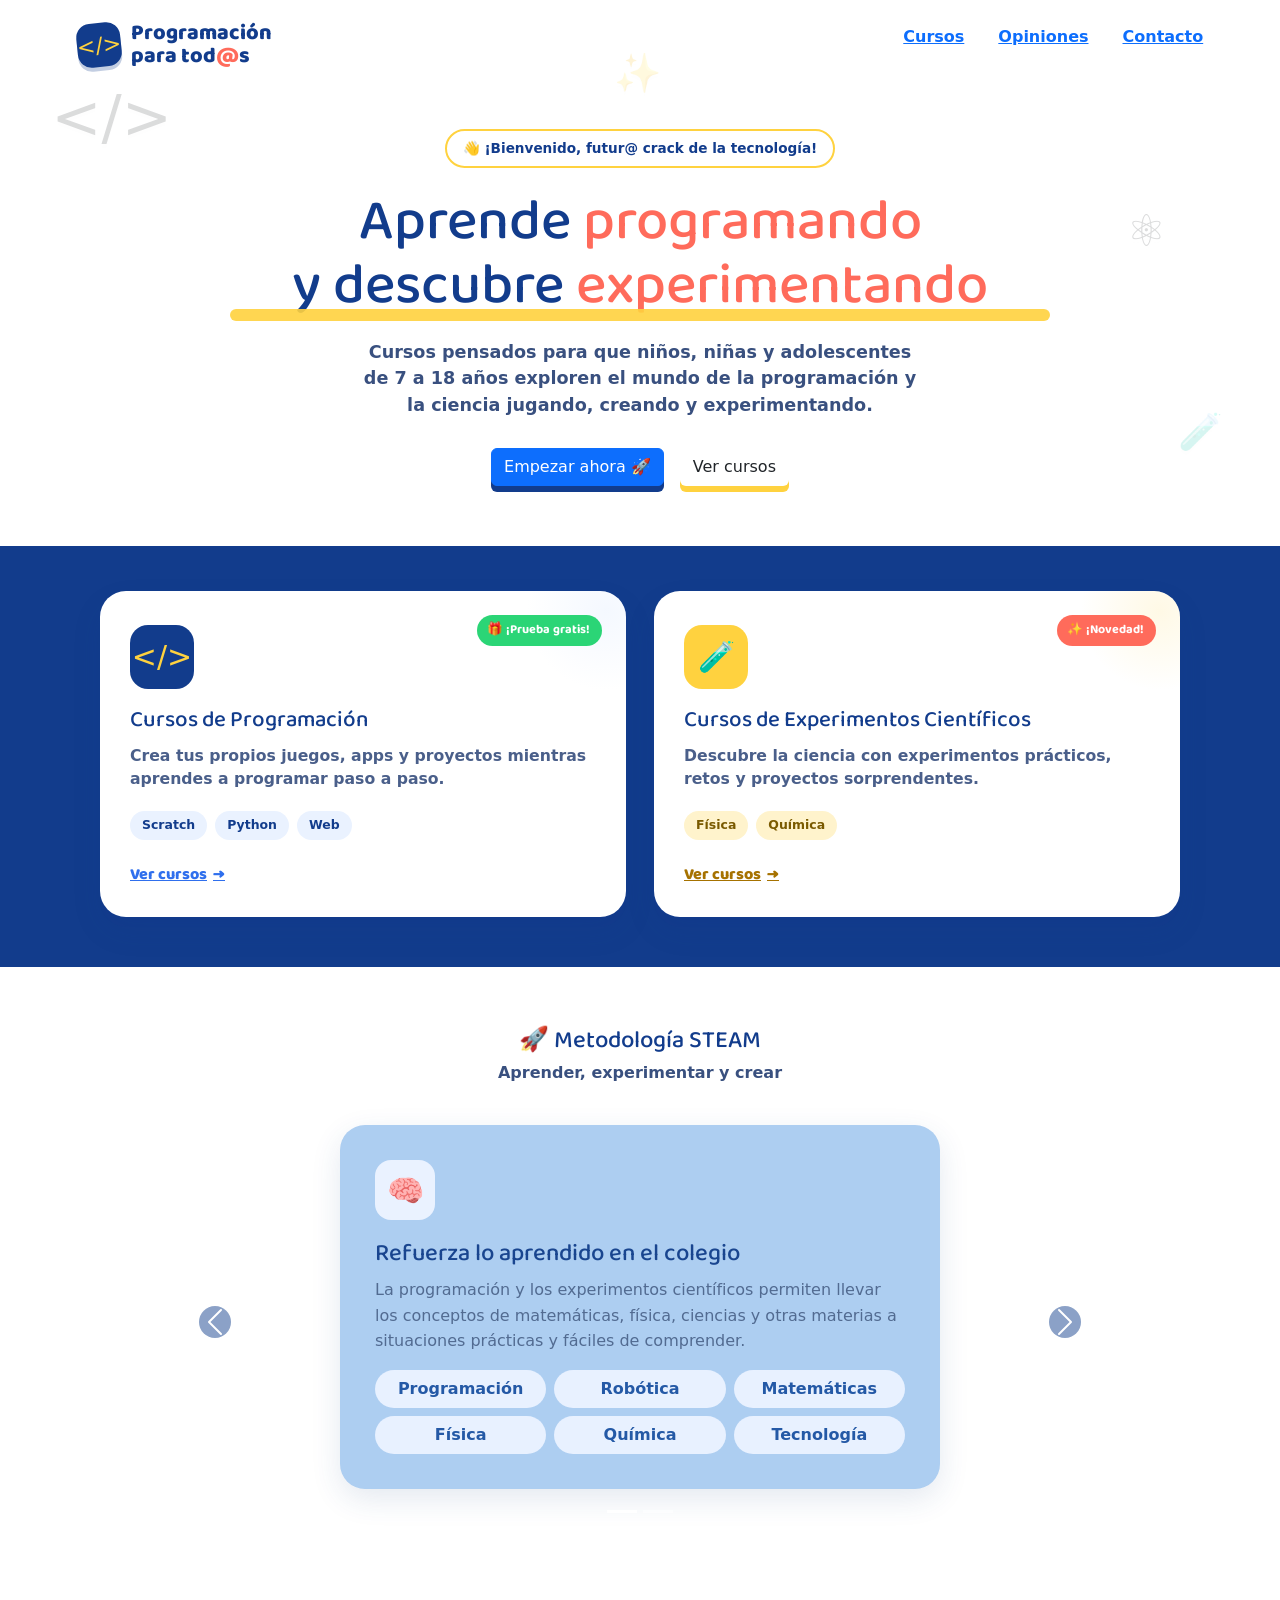
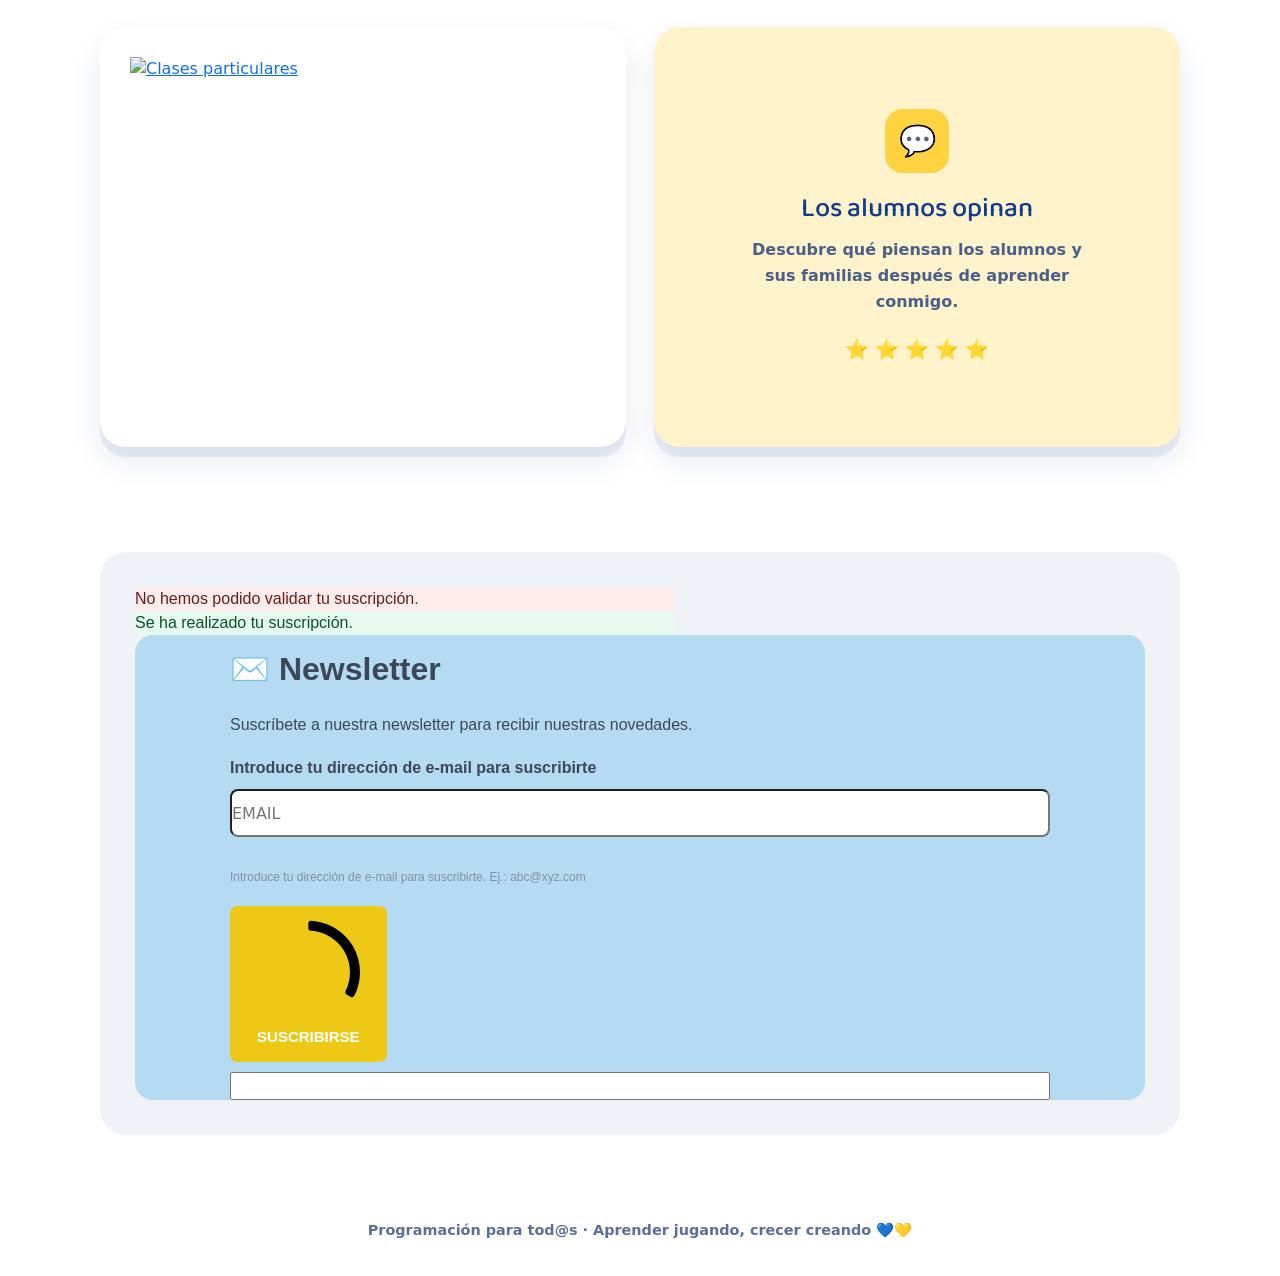
==== index.html @ 80c21c27 "Adding Schema.org markup for SEO" ====
<!DOCTYPE html>
<html lang="es">

<head>
  <!-- Google tag (gtag.js) -->
<script async src="https://www.googletagmanager.com/gtag/js?id=G-0C7W6955H2"></script>
<script>
  window.dataLayer = window.dataLayer || [];
  function gtag(){dataLayer.push(arguments);}
  gtag('js', new Date());

  gtag('config', 'G-0C7W6955H2');
</script>

    <meta charset="UTF-8">

    <meta name="viewport" content="width=device-width, initial-scale=1.0">
    <meta name="description" content="> Clases online de programación y experimentos científicos, máximo 4 alumnos (desde 7 a 18 años). Aprende Python, Scratch, MIT App Inventor, IA, HTML, CSS y ciencia de forma práctica, divertida y online">
    <title>Programación para tod@s | En directo (7-18 años) | Máx 4 alumnos </title>


    <!-- Google Fonts -->

    <link rel="preconnect" href="https://fonts.googleapis.com">

    <link rel="preconnect" href="https://fonts.gstatic.com" crossorigin>

    <link
        href="https://fonts.googleapis.com/css2?family=Baloo+2:wght@500;600;700;800&family=Nunito:wght@400;600;700;800&display=swap"
        rel="stylesheet"
    >


    <!-- CSS -->

    <link rel="stylesheet" href="style.css">


    <!-- Favicon -->
    <link rel="shortcut icon" href="./img/favicon.ico">

    <link
    href="https://cdn.jsdelivr.net/npm/bootstrap@5.3.8/dist/css/bootstrap.min.css"
    rel="stylesheet"
    >
    <link rel="stylesheet" href="https://sibforms.com/forms/end-form/build/sib-styles.css">
    <!--GOOGLE SCHEMA SEO-->
<!--GOOGLE SCHEMA SEO-->
    <script type="application/ld+json">
{
  "@context": "https://schema.org",
  "@type": "EducationalOrganization",
  "name": "Programación para tod@s",
  "url": "https://programacionparatodos.es/",
  "logo": "https://programacionparatodos.es/img/logo.png",
  "description": "Cursos online en directo de programación y experimentos científicos para niños y adolescentes de 7 a 18 años. También ofrecemos cursos de Inteligencia Artificial y herramientas digitales para adultos.",
  "sameAs": [
    "https://www.facebook.com/Programacion4Everyone",
    "https://www.instagram.com/programacion4everyone"
  ],
  "hasCourse": [
    {
      "@type": "Course",
      "name": "Cursos de Programación",
      "description": "Aprende a crear tus propios juegos, apps y proyectos mientras aprendes a programar paso a paso. Incluye Scratch, Python y desarrollo web.",
      "provider": {
        "@type": "EducationalOrganization",
        "name": "Programación para tod@s"
      },
      "educationalLevel": "7-18 años",
      "courseMode": "online",
      "isAccessibleForFree": false,
      "offers": {
        "@type": "Offer",
        "category": "Free trial",
        "price": "0",
        "priceCurrency": "EUR",
        "description": "Primera clase de prueba gratuita, sin compromiso"
      }
    },
    {
      "@type": "Course",
      "name": "Cursos de Experimentos Científicos",
      "description": "Descubre la ciencia con experimentos prácticos, retos y proyectos sorprendentes en física y química.",
      "provider": {
        "@type": "EducationalOrganization",
        "name": "Programación para tod@s"
      },
      "educationalLevel": "7-18 años",
      "courseMode": "online",
      "isAccessibleForFree": false,
      "offers": {
        "@type": "Offer",
        "category": "Free trial",
        "price": "0",
        "priceCurrency": "EUR",
        "description": "Primera clase de prueba gratuita, sin compromiso"
      }
    }
  ]
}
    </script>
</head>


<body>
  <div id="fb-root"></div>

<script async defer crossorigin="anonymous"
    src="https://connect.facebook.net/es_ES/sdk.js#xfbml=1&version=v23.0">
</script>
  


    <!-- ==========================================
         FONDO DECORATIVO
         ========================================== -->

    <div class="bg-shapes" aria-hidden="true">

        <span>&lt;/&gt;</span>

        <span>⚛️</span>

        <span>🚀</span>

        <span>{ }</span>

        <span>🧪</span>

        <span>✨</span>

    </div>



    <!-- ==========================================
         HEADER
         ========================================== -->

    <div id="header"></div>



    <!-- ==========================================
         HERO
         ========================================== -->

    <section class="hero">

        <span class="eyebrow">
            👋 ¡Bienvenido, futur@ crack de la tecnología!
        </span>


        <h1>

            Aprende
            <span class="accent">
                programando
            </span>

            <br>

            y descubre
            <span class="accent">
                experimentando
            </span>

            <span class="underline"></span>

        </h1>


        <p>

            Cursos pensados para que niños, niñas y
            adolescentes de 7 a 18 años exploren
            el mundo de la programación y la ciencia
            jugando, creando y experimentando.

        </p>


        <div class="hero-ctas">

            <a
                class="btn btn-primary"
                href="contacto.html"
            >
                Empezar ahora 🚀
            </a>


            <a
                class="btn btn-ghost"
                href="cursos.html"
            >
                Ver cursos
            </a>

        </div>

    </section>



    <!-- ==========================================
         SECCIÓN DE CURSOS
         ========================================== -->

    <section
        class="courses-section"
        id="cursos"
    >

        <div class="courses-grid">


            <!-- ======================================
                 CURSO PROGRAMACIÓN
                 ====================================== -->

            <div class="course-card card-blue">

                <div class="glow"></div>


                <span class="badge-new badge-free">
                    🎁 ¡Prueba gratis!
                </span>


                <div class="course-icon">
                    &lt;/&gt;
                </div>


                <h3>
                    Cursos de Programación
                </h3>


                <p>
                    Crea tus propios juegos, apps y proyectos
                    mientras aprendes a programar paso a paso.
                </p>


                <div class="tag-row">

                    <span class="tag">
                        Scratch
                    </span>

                    <span class="tag">
                        Python
                    </span>

                    <span class="tag">
                        Web
                    </span>

                </div>


                <a
                    href="cursos_programacion.html"
                    class="card-link"
                >
                    Ver cursos
                    <span class="arrow">
                        →
                    </span>
                </a>

            </div>



            <!-- ======================================
                 CURSO EXPERIMENTOS
                 ====================================== -->

            <div class="course-card card-yellow">

                <div class="glow"></div>


                <span class="badge-new">
                    ✨ ¡Novedad!
                </span>


                <div class="course-icon">
                    🧪
                </div>


                <h3>
                    Cursos de Experimentos Científicos
                </h3>


                <p>
                    Descubre la ciencia con experimentos
                    prácticos, retos y proyectos sorprendentes.
                </p>


                <div class="tag-row">

                    <span class="tag">
                        Física
                    </span>

                    <span class="tag">
                        Química
                    </span>

                </div>


                <a
                    href="cursos.html"
                    class="card-link"
                >
                    Ver cursos
                    <span class="arrow">
                        →
                    </span>
                </a>

            </div>


        </div>

    </section>
<section class="carousel-section">

    <div class="section-head">
    <div class="section-head-content">
        <h2>🚀 Metodología STEAM</h2>
        <p>Aprender, experimentar y crear</p>
    </div>
</div>


    <div
        id="cursosCarousel"
        class="carousel slide"
        data-bs-ride="carousel"
        data-bs-interval="4000"

    >

        <!-- INDICADORES -->

        <div class="carousel-indicators">

            <button
                type="button"
                data-bs-target="#cursosCarousel"
                data-bs-slide-to="0"
                class="active"
                aria-current="true"
                aria-label="Slide 1">
            </button>

            <button
                type="button"
                data-bs-target="#cursosCarousel"
                data-bs-slide-to="1"
                aria-label="Slide 2">
            </button>

        </div>


        <!-- CONTENIDO DEL CARRUSEL -->

        <div class="carousel-inner">


            <!-- SLIDE 1 -->

            <div class="carousel-item active">

                <div class="carousel-card carousel-blue">

                    <div class="carousel-icon">
                        🧠 
                    </div>

                    <h3>
                        Refuerza lo aprendido en el colegio
                    </h3>

                    <p>
                        La programación y los experimentos científicos permiten llevar los conceptos de matemáticas, física, ciencias y otras materias a situaciones prácticas y fáciles de comprender.
                    </p>
                    <div class="carousel-tags">

                      <span class="carousel-tag">
                          Programación
                      </span>
                      <span class="carousel-tag">
                          Robótica
                      </span>
                      <span class="carousel-tag">
                          Matemáticas
                      </span>
                      <span class="carousel-tag">
                          Física
                      </span>
                      <span class="carousel-tag">
                          Química
                      </span>
                      <span class="carousel-tag">
                          Tecnología
                      </span>
                    </div>
                </div>

            </div>


            <!-- SLIDE 2 -->

            <div class="carousel-item">

                <div class="carousel-card carousel-yellow">

                    <div class="carousel-icon">
                        🔢
                    </div>

                    <h3>
                         Desarrolla el razonamiento lógico
                    </h3>

                    <p>
                        Programar implica ordenar ideas, reconocer patrones, plantear estrategias y resolver problemas paso a paso, fortaleciendo el pensamiento lógico y matemático.
                    </p>

                    <span class="carousel-tag">
                        Matemáticas
                    </span>
                    <span class="carousel-tag">
                        Resolución de problemas
                    </span>
                    <span class="carousel-tag">
                        Organizar ideas
                    </span>

                </div>

            </div>

             <!-- SLIDE 3 -->

            <div class="carousel-item">

                <div class="carousel-card carousel-blue">

                    <div class="carousel-icon">
                        🎮 
                    </div>

                    <h3>
                        Aprende jugando y creando
                    </h3>

                    <p>
                      Cuando los niños crean sus propios juegos, programas o experimentos, aprender deja de ser memorizar y se convierte en una experiencia práctica, divertida y motivadora.                    </p>
                    <div class="carousel-tags">
                      <span class="carousel-tag">
                          Scratch
                      </span>
                      <span class="carousel-tag">
                          Páginas webs
                      </span>
                      <span class="carousel-tag">
                          Python
                      </span>
                      <span class="carousel-tag">
                          MIT App Inventor
                      </span>
                      <span class="carousel-tag">
                          Inteligencia Artifical
                      </span>
                      <span class="carousel-tag">
                          Experimentos de ciencias
                      </span>
                  </div>

                </div>

            </div>



        </div>
          


        <!-- BOTÓN ANTERIOR -->

        <button
            class="carousel-control-prev"
            type="button"
            data-bs-target="#cursosCarousel"
            data-bs-slide="prev"
        >

            <span
                class="carousel-control-prev-icon"
                aria-hidden="true">
            </span>

            <span class="visually-hidden">
                Anterior
            </span>

        </button>


        <!-- BOTÓN SIGUIENTE -->

        <button
            class="carousel-control-next"
            type="button"
            data-bs-target="#cursosCarousel"
            data-bs-slide="next"
        >

            <span
                class="carousel-control-next-icon"
                aria-hidden="true">
            </span>

            <span class="visually-hidden">
                Siguiente
            </span>

        </button>

    </div>

</section>


    <!-- ==========================================
         SEGUNDA FILA:
         OPINIONES + LOS ALUMNOS OPINAN
         ========================================== -->

    <section class="reviews-section">

        <div class="reviews-grid">


            <!-- ======================================
                 OPINIONES
                 ====================================== -->

            <div
                class="grid-box"
                id="opiniones"
            >

            



                <!-- TusClasesParticulares Reviews -->

                <script>

                    (function (i, s, o, g, a, m) {

                        a = s.createElement(o);

                        m = s.getElementsByTagName(o)[0];

                        a.async = 1;

                        a.src = g;

                        m.parentNode.insertBefore(a, m);

                    })(
                        window,
                        document,
                        'script',
                        'https://d1reana485161v.cloudfront.net/widget-reviews_jq.min.js?v=2213'
                    );

                </script>


                <div
                    id="my_tutor_reviews_widget"
                    data-tutor="elizabeth-colastra"
                    data-domain="https://www.tusclasesparticulares.com"
                    data-cdn="https://d1reana485161v.cloudfront.net/"
                    data-css-version="2429"
                >

                    <a
                        href="https://www.tusclasesparticulares.com"
                        target="_blank"
                        rel="noopener"
                    >

                        <img
                            src="https://d1reana485161v.cloudfront.net/i/logo_tusclases_v3@2x.png"
                            width="100"
                            height="38"
                            alt="Clases particulares"
                        >

                    </a>

                </div>

            </div>



            <!-- ======================================
                 LOS ALUMNOS OPINAN
                 ====================================== -->

            <div class="grid-box students-opinion">

                <div class="student-opinion-content">


                    <div class="student-opinion-icon">
                        💬
                    </div>


                    <h2>
                        Los alumnos opinan
                    </h2>


                    <p>
                        Descubre qué piensan los alumnos y sus
                        familias después de aprender conmigo.
                    </p>


                    <div class="stars">
                        ⭐ ⭐ ⭐ ⭐ ⭐
                    </div>


                </div>

            </div>


        </div>
   
    </section>
    <!-- BOLETÍN -->
<section class="newsletter-section">

    <div class="newsletter-wrapper">

        <div class="newsletter-card">

            <div class="sib-form">
                <div id="sib-form-container" class="sib-form-container">

                    <div id="error-message" class="sib-form-message-panel"
                        style="font-family:Helvetica,sans-serif;font-size:16px;text-align:left;color:#661d1d;background-color:#ffeded;border-color:#ff4949;border-radius:3px;max-width:540px;">
                        <div class="sib-form-message-panel__text sib-form-message-panel__text--center">
                            <span class="sib-form-message-panel__inner-text">
                                No hemos podido validar tu suscripción.
                            </span>
                        </div>
                    </div>

                    <div id="success-message" class="sib-form-message-panel"
                        style="font-family:Helvetica,sans-serif;font-size:16px;text-align:left;color:#085229;background-color:#e7faf0;border-color:#13ce66;border-radius:3px;max-width:540px;">
                        <div class="sib-form-message-panel__text sib-form-message-panel__text--center">
                            <span class="sib-form-message-panel__inner-text">
                                Se ha realizado tu suscripción.
                            </span>
                        </div>
                    </div>

                    <div id="sib-container"
                        class="sib-container--large sib-container--vertical">

                        <form id="sib-form"
                            method="POST"
                            action="https://79832197.sibforms.com/serve/[base64]"
                            data-type="subscription">

                            <div style="padding: 8px 0;">
                                <div class="sib-form-block"
                                    style="font-family:Helvetica,sans-serif;font-size:32px;font-weight:700;text-align:left;color:#3C4858;background-color:transparent;">
                                    <p> ✉️ Newsletter</p>
                                </div>
                            </div>

                            <div style="padding: 8px 0;">
                                <div class="sib-form-block"
                                    style="font-family:Helvetica,sans-serif;font-size:16px;text-align:left;color:#3C4858;background-color:transparent;">
                                    <div class="sib-text-form-block">
                                        <p>
                                            Suscríbete a nuestra newsletter para recibir nuestras novedades.
                                        </p>
                                    </div>
                                </div>
                            </div>

                            <div style="padding: 8px 0;">
                                <div class="sib-input sib-form-block">
                                    <div class="form__entry entry_block">

                                        <div class="form__label-row">

                                            <label class="entry__label"
                                                style="font-weight:700;text-align:left;font-family:Helvetica,sans-serif;font-size:16px;color:#3c4858;"
                                                for="EMAIL"
                                                data-required="*">
                                                Introduce tu dirección de e-mail para suscribirte
                                            </label>

                                            <div class="entry__field">
                                                <input
                                                    class="input"
                                                    type="text"
                                                    id="EMAIL"
                                                    name="EMAIL"
                                                    autocomplete="off"
                                                    placeholder="EMAIL"
                                                    data-required="true"
                                                    required>
                                            </div>

                                        </div>

                                        <label class="entry__error entry__error--primary"></label>

                                        <label class="entry__specification"
                                            style="font-family:Helvetica,sans-serif;font-size:12px;text-align:left;color:#8390A4;">
                                            Introduce tu dirección de e-mail para suscribirte.
                                            Ej.: abc@xyz.com
                                        </label>

                                    </div>
                                </div>
                            </div>

                            <div style="padding: 8px 0;">
                                <div class="sib-form-block" style="text-align:left">

                                    <button
                                        class="sib-form-block__button sib-form-block__button-with-loader"
                                        style="font-family:Helvetica,sans-serif;font-size:16px;font-weight:700;color:#FFFFFF;background-color:#edc814;border-width:0;border-radius:8px;"
                                        form="sib-form"
                                        type="submit">

                                        <svg class="icon clickable__icon progress-indicator__icon sib-hide-loader-icon"
                                            viewBox="0 0 512 512">
                                            <path d="M460.116 373.846l-20.823-12.022c-5.541-3.199-7.54-10.159-4.663-15.874 30.137-59.886 28.343-131.652-5.386-189.946-33.641-58.394-94.896-95.833-161.827-99.676C261.028 55.961 256 50.751 256 44.352V20.309c0-6.904 5.808-12.337 12.703-11.982 83.556 4.306 160.163 50.864 202.11 123.677 42.063 72.696 44.079 162.316 6.031 236.832-3.14 6.148-10.75 8.461-16.728 5.01z"/>
                                        </svg>

                                        SUSCRIBIRSE
                                    </button>

                                </div>
                            </div>

                            <input type="text"
                                name="email_address_check"
                                value=""
                                class="input--hidden">

                            <input type="hidden"
                                name="locale"
                                value="es">

                        </form>
                    </div>
                </div>
            </div>

        </div>

    </div>

</section>
    <!-- ==========================================
         POPUP CLASE DE PRUEBA
         ========================================== -->

    <div
        id="popupPrueba"
        class="popup-overlay"
    >

        <div class="popup">


            <button
                id="cerrarPopup"
                class="popup-close"
                aria-label="Cerrar"
            >
                ×
            </button>


            <div class="popup-icon">
                🚀
            </div>


            <div class="popup-badge">
                🎁 ¡PRUEBA GRATIS!
            </div>


            <h2>
                Clase de prueba GRATIS
            </h2>


            <p>
                Descubre el mundo de la programación
                con una primera clase totalmente gratuita.
            </p>


            <div class="popup-highlight">
                💻 Niños y adolescentes de 7 a 18 años
            </div>


            <a
                href="https://wa.me/34634059171?text=Hola%2C%20quiero%20informaci%C3%B3n%20sobre%20la%20clase%20de%20prueba%20gratis%20de%20programaci%C3%B3n"
                class="popup-button"
                target="_blank"
                rel="noopener"
            >
                Quiero mi clase gratis 🚀
            </a>


            <small>
                Sin compromiso
            </small>


        </div>

    </div>



    <!-- ==========================================
         FOOTER
         ========================================== -->

    <footer>

        Programación para tod@s ·
        Aprender jugando, crecer creando 💙💛

    </footer>



    <!-- ==========================================
         JAVASCRIPT DEL POPUP, DEL CARROUSEL, DEL HEADER Y NEWSLETTER BREVO FORMULARIO
         ========================================== -->

    <script src="popup.js"></script>
    <script src="header.js"></script>
    <script
    src="https://cdn.jsdelivr.net/npm/bootstrap@5.3.8/dist/js/bootstrap.bundle.min.js">
    </script>
    <script>
    window.REQUIRED_CODE_ERROR_MESSAGE = 'Elige un código de país';
    window.LOCALE = 'es';

    window.EMAIL_INVALID_MESSAGE =
        "La información que has proporcionado no es válida. Compruebe el formato del campo e inténtalo de nuevo.";

    window.REQUIRED_ERROR_MESSAGE =
        "Este campo no puede quedarse vacío.";

    window.GENERIC_INVALID_MESSAGE =
        "La información que has proporcionado no es válida. Compruebe el formato del campo e inténtalo de nuevo.";

    window.translation = {
        common: {
            selectedList: '{quantity} lista seleccionada',
            selectedLists: '{quantity} listas seleccionadas',
            selectedOption: '{quantity} seleccionado',
            selectedOptions: '{quantity} seleccionados',
        }
    };

    var AUTOHIDE = Boolean(0);
</script>

<script defer src="https://sibforms.com/forms/end-form/build/main.js"></script>



</body>

</html>
---- style.css ----
/* ==========================================
   VARIABLES
   ========================================== */

:root {

    --blue-deep: #123C8C;
    --blue-bright: #2F6FED;
    --blue-sky: #EAF2FF;

    --yellow: #FFD23F;
    --yellow-soft: #FFF3CC;

    --ink: #0A1930;

    --coral: #FF6B5B;

    --white: #FFFFFF;

    --green: #2BD576;
}


/* ==========================================
   RESET
   ========================================== */

* {
    box-sizing: border-box;
    margin: 0;
    padding: 0;
}


html,
body {

    background: var(--blue-sky);

    color: var(--ink);

    font-family: 'Nunito', sans-serif;

    overflow-x: hidden;
}


h1,
h2,
h3,
.logo-text {

    font-family: 'Baloo 2', sans-serif;
}


a {

    text-decoration: none;

    color: inherit;
}



/* ==========================================
   FONDO DECORATIVO
   ========================================== */

.bg-shapes {

    position: fixed;

    inset: 0;

    z-index: 0;

    pointer-events: none;

    overflow: hidden;
}


.bg-shapes span {

    position: absolute;

    opacity: 0.16;

    font-size: 52px;

    animation: float 9s ease-in-out infinite;

    filter:
        drop-shadow(
            0 4px 0 rgba(0, 0, 0, 0.03)
        );
}


.bg-shapes span:nth-child(1) {

    top: 8%;
    left: 4%;

    animation-delay: 0s;

    font-size: 60px;
}


.bg-shapes span:nth-child(2) {

    top: 22%;
    left: 88%;

    animation-delay: 1.2s;

    font-size: 44px;
}


.bg-shapes span:nth-child(3) {

    top: 62%;
    left: 6%;

    animation-delay: 2.1s;

    font-size: 50px;
}


.bg-shapes span:nth-child(4) {

    top: 78%;
    left: 82%;

    animation-delay: 0.6s;

    font-size: 66px;
}


.bg-shapes span:nth-child(5) {

    top: 45%;
    left: 92%;

    animation-delay: 3s;

    font-size: 36px;
}


.bg-shapes span:nth-child(6) {

    top: 5%;
    left: 48%;

    animation-delay: 1.8s;

    font-size: 38px;
}


@keyframes float {

    0%,
    100% {

        transform:
            translateY(0)
            rotate(0deg);
    }

    50% {

        transform:
            translateY(-22px)
            rotate(8deg);
    }
}



/* ==========================================
   HEADER
   ========================================== */

header {

    position: relative;

    z-index: 2;

    display: flex;

    align-items: center;

    justify-content: space-between;

    padding: 22px 6%;
}


.logo {

    display: flex;

    align-items: center;

    gap: 10px;
}


.logo-badge {

    width: 44px;

    height: 44px;

    background: var(--blue-deep);

    border-radius: 14px;

    display: flex;

    align-items: center;

    justify-content: center;

    color: var(--yellow);

    font-size: 22px;

    transform: rotate(-6deg);

    box-shadow:
        0 4px 0 rgba(18, 60, 140, 0.25);
}


.logo-text {

    font-size: 1.35rem;

    font-weight: 800;

    color: var(--blue-deep);

    line-height: 1.05;
}


.logo-text span {

    color: var(--coral);
}


nav ul {

    display: flex;

    gap: 34px;

    list-style: none;

    font-weight: 700;

    color: var(--blue-deep);
}


nav ul li a {

    position: relative;

    padding-bottom: 4px;
}


nav ul li a::after {

    content: "";

    position: absolute;

    left: 0;

    bottom: -2px;

    width: 0%;

    height: 3px;

    background: var(--yellow);

    border-radius: 3px;

    transition: width .25s ease;
}


nav ul li a:hover::after {

    width: 100%;
}



/* ==========================================
   HERO
   ========================================== */

.hero {

    position: relative;

    z-index: 2;

    text-align: center;

    padding: 40px 6% 60px;
}


.eyebrow {

    display: inline-flex;

    align-items: center;

    gap: 8px;

    background: var(--white);

    border: 2px solid var(--yellow);

    color: var(--blue-deep);

    font-weight: 800;

    font-size: 0.85rem;

    padding: 7px 16px;

    border-radius: 999px;

    margin-bottom: 22px;
}


.hero h1 {

    font-size:
        clamp(2.2rem, 5vw, 3.6rem);

    color: var(--blue-deep);

    line-height: 1.12;

    max-width: 820px;

    margin: 0 auto 18px;
}


.hero h1 .accent {

    color: var(--coral);

    position: relative;

    white-space: nowrap;
}


.hero h1 .underline {

    display: block;

    height: 12px;

    margin-top: -10px;

    background: var(--yellow);

    border-radius: 8px;

    z-index: -1;

    opacity: .9;
}


.hero p {

    max-width: 560px;

    margin: 0 auto 30px;

    font-size: 1.1rem;

    font-weight: 600;

    color: #39507f;
}


.hero-ctas {

    display: flex;

    gap: 16px;

    justify-content: center;

    flex-wrap: wrap;
}


.btn {

    font-family: 'Baloo 2', sans-serif;

    font-weight: 700;

    font-size: 1.05rem;

    padding: 14px 30px;

    border-radius: 16px;

    border: none;

    cursor: pointer;

    transition:
        transform .15s ease,
        box-shadow .15s ease;
}


.btn-primary {

    background: var(--blue-bright);

    color: var(--white);

    box-shadow:
        0 6px 0 var(--blue-deep);
}


.btn-primary:hover {

    transform: translateY(-3px);
}


.btn-ghost {

    background: var(--white);

    color: var(--blue-deep);

    box-shadow:
        0 6px 0 var(--yellow);

    border: 2px solid var(--yellow);
}


.btn-ghost:hover {

    transform: translateY(-3px);
}



/* ==========================================
   SECCIÓN AZUL DE CURSOS
   ========================================== */

.courses-section {

    position: relative;

    z-index: 2;

    width: 100%;

    background: var(--blue-deep);

    padding: 45px 20px 50px;
}


.courses-grid {

    width: 100%;

    max-width: 1080px;

    margin: 0 auto;

    display: grid;

    grid-template-columns:
        1fr 1fr;

    gap: 28px;
}



/* ==========================================
   TARJETAS DE CURSOS
   ========================================== */

.course-card {

    position: relative;

    background: var(--white);

    border-radius: 26px;

    padding: 34px 30px 30px;

    min-height: 300px;

    box-shadow:
        0 10px 0 rgba(18, 60, 140, 0.08),
        0 14px 30px rgba(18, 60, 140, 0.10);

    overflow: hidden;

    transition:
        transform .2s ease,
        box-shadow .2s ease;
}


.course-card:hover {

    transform: translateY(-6px);

    box-shadow:
        0 14px 0 rgba(18, 60, 140, 0.10),
        0 20px 34px rgba(18, 60, 140, 0.14);
}


.course-card .glow {

    position: absolute;

    top: -60px;

    right: -60px;

    width: 160px;

    height: 160px;

    border-radius: 50%;

    opacity: .5;

    z-index: 0;
}


.card-blue .glow {

    background:
        radial-gradient(
            circle,
            var(--blue-sky),
            transparent 70%
        );
}


.card-yellow .glow {

    background:
        radial-gradient(
            circle,
            var(--yellow-soft),
            transparent 70%
        );
}



/* ==========================================
   ICONOS
   ========================================== */

.course-icon {

    width: 64px;

    height: 64px;

    border-radius: 18px;

    display: flex;

    align-items: center;

    justify-content: center;

    font-size: 30px;

    margin-bottom: 18px;

    position: relative;

    z-index: 1;
}


.card-blue .course-icon {

    background: var(--blue-deep);

    color: var(--yellow);
}


.card-yellow .course-icon {

    background: var(--yellow);

    color: var(--blue-deep);
}



/* ==========================================
   BADGES
   ========================================== */

.badge-new {

    position: absolute;

    top: 24px;

    right: 24px;

    display: inline-flex;

    align-items: center;

    gap: 6px;

    background: var(--coral);

    color: var(--white);

    font-family: 'Baloo 2', sans-serif;

    font-weight: 700;

    font-size: 0.78rem;

    padding: 6px 12px 6px 10px;

    border-radius: 999px;

    z-index: 1;
}


.badge-free {

    background: var(--green);
}



/* ==========================================
   CONTENIDO TARJETAS
   ========================================== */

.course-card h3 {

    font-size: 1.4rem;

    color: var(--blue-deep);

    margin-bottom: 10px;

    position: relative;

    z-index: 1;
}


.course-card p {

    color: #4a5f8a;

    font-weight: 600;

    font-size: 0.98rem;

    margin-bottom: 20px;

    position: relative;

    z-index: 1;
}


.tag-row {

    display: flex;

    gap: 8px;

    flex-wrap: wrap;

    margin-bottom: 22px;

    position: relative;

    z-index: 1;
}


.tag {

    font-size: 0.78rem;

    font-weight: 700;

    padding: 5px 12px;

    border-radius: 999px;
}


.card-blue .tag {

    background: var(--blue-sky);

    color: var(--blue-deep);
}


.card-yellow .tag {

    background: var(--yellow-soft);

    color: #7a5a00;
}


.card-link {

    display: inline-flex;

    align-items: center;

    gap: 6px;

    font-weight: 800;

    font-family: 'Baloo 2', sans-serif;

    position: relative;

    z-index: 1;
}


.card-blue .card-link {

    color: var(--blue-bright);
}


.card-yellow .card-link {

    color: #a67200;
}


.card-link .arrow {

    transition:
        transform .2s ease;
}


.course-card:hover
.card-link .arrow {

    transform:
        translateX(5px);
}



/* ==========================================
   SEGUNDA FILA
   ========================================== */

.reviews-section {

    position: relative;

    z-index: 2;

    width: 100%;

    padding: 28px 20px 60px;
}


.reviews-grid {

    width: 100%;

    max-width: 1080px;

    margin: 0 auto;

    display: grid;

    grid-template-columns:
        1fr 1fr;

    gap: 28px;
}



/* ==========================================
   TARJETAS DE OPINIONES
   ========================================== */

.grid-box {

    background: var(--white);

    border-radius: 26px;

    min-height: 420px;

    padding: 30px;

    box-shadow:
        0 10px 0 rgba(18, 60, 140, 0.08),
        0 14px 30px rgba(18, 60, 140, 0.10);

    overflow: hidden;
}


/* ==========================================
   CABECERA DEL CARRUSEL
   ========================================== */

.carousel-section .section-head {
    width: 100%;
    max-width: 1080px;
    margin: 0 auto 20px;
    box-sizing: border-box;
    text-align: center;
}

.carousel-section .section-head h2 {
    color: var(--blue-deep);
    font-size: 1.5rem;
    margin: 0;
}

.carousel-section .section-head p {
    color: #39507f;
    font-weight: 600;
    margin: 6px 0 0;
}



/* ==========================================
   LOS ALUMNOS OPINAN
   ========================================== */

.students-opinion {

    background: var(--yellow-soft);

    display: flex;

    align-items: center;

    justify-content: center;

    text-align: center;
}


.student-opinion-content {

    max-width: 360px;
}


.student-opinion-icon {

    width: 64px;

    height: 64px;

    margin: 0 auto 20px;

    display: flex;

    align-items: center;

    justify-content: center;

    background: var(--yellow);

    border-radius: 18px;

    font-size: 30px;
}


.student-opinion-content h2 {

    color: var(--blue-deep);

    font-size: 1.7rem;

    margin-bottom: 12px;
}


.student-opinion-content p {

    color: #4a5f8a;

    font-weight: 600;

    line-height: 1.6;
}


.stars {

    margin-top: 22px;

    font-size: 1.2rem;
}



/* ==========================================
   POPUP
   ========================================== */

.popup-overlay {

    position: fixed;

    inset: 0;

    background:
        rgba(10, 25, 48, 0.65);

    display: none;

    align-items: center;

    justify-content: center;

    padding: 20px;

    z-index: 9999;
}


.popup {

    position: relative;

    width: 100%;

    max-width: 480px;

    background: var(--white);

    border-radius: 28px;

    padding: 40px 30px;

    text-align: center;

    box-shadow:
        0 20px 60px
        rgba(0, 0, 0, 0.25);
}


.popup-close {

    position: absolute;

    top: 12px;

    right: 16px;

    border: none;

    background: none;

    font-size: 32px;

    color: #777;

    cursor: pointer;
}


.popup-icon {

    font-size: 48px;

    margin-bottom: 12px;
}


.popup-badge {

    display: inline-block;

    background: var(--green);

    color: white;

    padding: 7px 15px;

    border-radius: 999px;

    font-family: 'Baloo 2', sans-serif;

    font-weight: 700;

    margin-bottom: 18px;
}


.popup h2 {

    color: var(--blue-deep);

    font-size: 2rem;

    margin-bottom: 12px;
}


.popup p {

    color: #4a5f8a;

    font-weight: 600;

    line-height: 1.5;

    margin-bottom: 20px;
}


.popup-highlight {

    background: var(--blue-sky);

    color: var(--blue-deep);

    border-radius: 14px;

    padding: 12px;

    font-weight: 700;

    margin-bottom: 22px;
}


.popup-button {

    display: block;

    background: var(--blue-bright);

    color: white;

    padding: 14px 20px;

    border-radius: 14px;

    font-family: 'Baloo 2', sans-serif;

    font-weight: 700;

    font-size: 1.05rem;

    box-shadow:
        0 5px 0 var(--blue-deep);
}


.popup small {

    display: block;

    margin-top: 14px;

    color: #7180a0;
}



/* ==========================================
   FOOTER
   ========================================== */

footer {

    position: relative;

    z-index: 2;

    text-align: center;

    padding: 26px 6% 40px;

    color: #5a6f99;

    font-weight: 600;

    font-size: 0.9rem;
}



/* ==========================================
   RESPONSIVE
   ========================================== */

@media (max-width: 760px) {

    nav ul {

        display: none;
    }


    .hero {

        padding-top: 25px;

        padding-bottom: 40px;
    }


    .courses-section {

        padding:
            30px 15px 35px;
    }


    .courses-grid {

        grid-template-columns: 1fr;
    }


    .reviews-section {

        padding:
            20px 15px 40px;
    }


    .reviews-grid {

        grid-template-columns: 1fr;
    }


    .course-card {

        min-height: auto;
    }


    .grid-box {

        min-height: 380px;
    }


    .badge-new {

        top: 20px;

        right: 20px;
    }

}


@media (prefers-reduced-motion: reduce) {

    .bg-shapes span {

        animation: none;
    }

}


/* ==========================================
   CONTACTO
   ========================================== */

#contacto{
    background:#fffdf5;

    border-color:
        rgba(255,210,63,0.45);
}


/* ==========================================
   FORMULARIO
   ========================================== */

.contact-form{
    display:flex;

    flex-direction:column;

    gap:13px;
}


.form-group{
    display:flex;

    flex-direction:column;

    gap:6px;
}


.form-group label{
    font-weight:800;

    color:var(--blue-deep);
}


.form-group input,
.form-group textarea{
    width:100%;

    border:
        2px solid #dce6f8;

    border-radius:11px;

    padding:10px 13px;

    font-family:'Nunito', sans-serif;

    font-size:0.95rem;

    color:var(--ink);

    background:white;

    outline:none;

    transition:
        border-color .2s ease,
        box-shadow .2s ease;
}


.form-group input:focus,
.form-group textarea:focus{
    border-color:var(--blue-bright);

    box-shadow:
        0 0 0 3px
        rgba(47,111,237,0.10);
}


.form-group textarea{
    min-height:100px;

    resize:vertical;
}


/* ==========================================
   BOTÓN ENVIAR
   ========================================== */

.submit-btn{
    background:var(--blue-bright);

    color:white;

    border:none;

    border-radius:11px;

    padding:11px 18px;

    font-family:'Baloo 2', sans-serif;

    font-size:1rem;

    font-weight:700;

    cursor:pointer;

    transition:
        transform .15s ease,
        opacity .15s ease;
}


.submit-btn:hover{
    transform:translateY(-2px);

    opacity:.92;
}


.submit-btn:active{
    transform:translateY(1px);
}


/* ==========================================
   WHATSAPP
   ========================================== */

.whatsapp-container{
    margin-top:18px;
}


.whatsapp-btn{
    display:flex;

    align-items:center;

    justify-content:center;

    gap:8px;

    background:#25D366;

    color:white;

    padding:11px 18px;

    border-radius:11px;

    font-family:'Baloo 2', sans-serif;

    font-size:1rem;

    font-weight:700;

    transition:
        transform .15s ease,
        opacity .15s ease;
}


.whatsapp-btn:hover{
    transform:translateY(-2px);

    opacity:.92;
}


.whatsapp-btn:active{
    transform:translateY(1px);
}


/* ==========================================
   FOOTER
   ========================================== */

footer{
    position:relative;

    z-index:2;

    text-align:center;

    padding:26px 6% 40px;

    color:#5a6f99;

    font-weight:600;

    font-size:0.9rem;
}


/* ==========================================
   TABLET / MÓVIL
   ========================================== */

@media (max-width:760px){

    nav ul{
        display:none;
    }


    .main-grid{
        grid-template-columns:1fr;

        padding:
            30px 6% 60px;
    }


    .course-card{
        padding:
            28px 22px 25px;
    }


    .grid-box{
        padding:
            25px 20px;
    }


    .badge-new{
        position:relative;

        top:auto;
        right:auto;

        margin-bottom:18px;
    }


    .hero{
        padding-top:25px;
    }


    .hero h1{
        font-size:2.3rem;
    }
}
/* ==========================================
   POPUP CLASE DE PRUEBA
   ========================================== */

.popup-overlay{
    position:fixed;

    top:0;
    left:0;
    right:0;
    bottom:0;

    background:rgba(10,25,48,0.65);

    display:flex;

    align-items:center;
    justify-content:center;

    padding:20px;

    z-index:99999;

    opacity:0;

    visibility:hidden;

    transition:
        opacity .3s ease,
        visibility .3s ease;
}


.popup-overlay.active{
    opacity:1;

    visibility:visible;
}


.popup{
    position:relative;

    width:100%;

    max-width:460px;

    background:#fff;

    border-radius:25px;

    padding:35px 30px;

    text-align:center;

    box-shadow:
        0 20px 60px
        rgba(0,0,0,.25);

    transform:scale(.9);

    transition:
        transform .3s ease;
}


.popup-overlay.active .popup{
    transform:scale(1);
}


.popup-close{
    position:absolute;

    top:12px;
    right:15px;

    width:35px;
    height:35px;

    border:0;

    border-radius:50%;

    background:#f0f3f8;

    color:#123C8C;

    font-size:24px;

    cursor:pointer;
}


.popup-icon{
    font-size:48px;

    margin-bottom:5px;
}


.popup-badge{
    display:inline-block;

    background:#FFF3CC;

    color:#7a5a00;

    padding:6px 14px;

    border-radius:50px;

    font-family:'Baloo 2',sans-serif;

    font-weight:800;

    font-size:.8rem;

    margin-bottom:12px;
}


.popup h2{
    color:#123C8C;

    font-family:'Baloo 2',sans-serif;

    font-size:2rem;

    margin-bottom:10px;
}


.popup p{
    color:#4a5f8a;

    font-family:'Nunito',sans-serif;

    font-weight:600;

    line-height:1.5;

    margin-bottom:18px;
}


.popup-highlight{
    background:#EAF2FF;

    color:#123C8C;

    padding:10px;

    border-radius:12px;

    font-family:'Nunito',sans-serif;

    font-weight:700;

    font-size:.9rem;

    margin-bottom:20px;
}


.popup-button{
    display:block;

    background:#2F6FED;

    color:white;

    padding:13px 20px;

    border-radius:13px;

    font-family:'Baloo 2',sans-serif;

    font-weight:800;

    font-size:1.05rem;

    box-shadow:
        0 5px 0 #123C8C;
}


.popup small{
    display:block;

    margin-top:14px;

    color:#7a8baa;

    font-family:'Nunito',sans-serif;
}
/* ==========================================
   PÁGINA DE CONTACTO
   ========================================== */

.contact-page {
    position: relative;
    z-index: 2;
    max-width: 1200px;
    margin: 0 auto;
    padding: 50px 6% 90px;
}


.contact-page-head {
    text-align: center;
    margin-bottom: 40px;
}


.contact-page-head h1 {
    font-family: 'Baloo 2', sans-serif;
    color: var(--blue-deep);
    font-size: clamp(2rem, 4vw, 3rem);
    margin-bottom: 10px;
}


.contact-page-head p {
    color: #39507f;
    font-weight: 600;
    max-width: 650px;
    margin: 0 auto;
}


/* Dos tarjetas */

.contact-grid {
    display: grid;
    grid-template-columns: 1fr 1fr;
    gap: 28px;
    align-items: stretch;
}


/* Tarjetas */

.contact-card {
    background: var(--white);
    /*background: #FFF3CC;*/
    border-radius: 26px;
    padding: 34px 30px 30px;

    box-shadow:
        0 10px 0 rgba(18,60,140,0.08),
        0 14px 30px rgba(18,60,140,0.10);
}


/* Título de las tarjetas */

.contact-card .section-head {
    text-align: center;
    margin-bottom: 28px;
}


.contact-card .section-head h2 {
    font-family: 'Baloo 2', sans-serif;
    color: var(--blue-deep);
    font-size: 1.6rem;
}


.contact-card .section-head p {
    color: #39507f;
    font-weight: 600;
    margin-top: 6px;
}


/* Calendario */

.reservation-card {
    overflow: hidden;
}


.calendar-frame {
    width: 100%;
    height: 600px;
    border: 0;
    border-radius: 15px;
}


/* Móvil */

@media (max-width: 760px) {

    .contact-grid {
        grid-template-columns: 1fr;
    }

    .contact-page {
        padding-top: 30px;
    }

    .calendar-frame {
        height: 600px;
    }

}
h4{

    font-family: 'Baloo 2', sans-serif;
    color: var(--blue-deep);
    font-size: 20px;
    margin-bottom: 10px;
    margin-left: 200px
}
html {
    scroll-behavior: smooth;
}
.carousel-section {
    width: 100%;
    background: white;
    padding: 60px 40px;
}

#cursosCarousel {
    max-width: 1000px;
    margin: 0 auto;
}

.carousel-inner {
    padding: 20px 80px 50px;
}

.carousel-card {
    max-width: 600px;
    min-height: 280px;
    margin: 0 auto;

    padding: 35px;

    
    border-radius: 25px;

    box-shadow: 0 10px 30px rgba(30, 70, 130, 0.12);
}

.carousel-blue {
    background: #ADCEF1;
}

.carousel-yellow {
    background: #fff3c4;
}


.carousel-icon {
    width: 60px;
    height: 60px;

    display: flex;
    align-items: center;
    justify-content: center;

    background: #eaf2ff;
    border-radius: 16px;

    font-size: 30px;

    margin-bottom: 20px;
}

.carousel-card h3 {
    color: #19458f;
    font-size: 24px;
}

.carousel-card p {
    color: #526b91;
    line-height: 1.6;
}
.carousel-tags {
    display: grid;
    grid-template-columns: repeat(3, 1fr);
    gap: 8px;
}

.carousel-tag {
    display: flex;
    align-items: center;
    justify-content: center;
    text-align: center;

    padding: 7px 14px;

    background: #e8f1ff;
    color: #2459a6;

    border-radius: 20px;

    font-weight: 700;
}

.carousel-tag {
    display: inline-block;

    padding: 7px 14px;

    background: #e8f1ff;
    color: #2459a6;

    border-radius: 20px;

    font-weight: 700;
}


@media (max-width: 700px) {

    .carousel-section {
        padding: 40px 15px;
    }

    .carousel-inner {
        padding: 15px 45px 50px;
    }

    .carousel-card {
        padding: 25px;
    }
}/* Flechas del carrusel */
.carousel-control-prev-icon,
.carousel-control-next-icon {
    background-color: #19458f;
    border-radius: 50%;
    background-size: 50%;
    width: 45px;
    height: 45px;
}
/* ==========================================
   MENÚ RESPONSIVE - MÓVIL
   ========================================== */

.menu-toggle {
    display: none;

    background: none;
    border: none;

    color: #19458f;
    font-size: 32px;

    cursor: pointer;

    padding: 5px;
}


/* ==========================================
   MÓVIL
   ========================================== */

@media (max-width: 768px) {

    header {
        position: relative;
    }

    /* Mostrar hamburguesa */
    .menu-toggle {
        display: block;
        margin-left: auto;
    }

    /* Ocultar menú inicialmente */
    header nav {
        display: none;

        position: absolute;

        top: 100%;
        left: 0;
        right: 0;

        background: white;

        padding: 15px 20px;

        box-shadow: 0 8px 20px rgba(0, 0, 0, 0.1);

        z-index: 1000;
    }

    /* Mostrar menú al pulsar */
    header nav.menu-open {
        display: block;
    }

    header nav ul {
        display: flex;
        flex-direction: column;

        gap: 5px;

        margin: 0;
        padding: 0;

        list-style: none;
    }

    header nav ul li {
        width: 100%;
    }

    header nav ul li a {
        display: block;

        padding: 12px 15px;

        color: #19458f;

        text-decoration: none;

        font-weight: 700;

        border-radius: 10px;
    }

    header nav ul li a:hover {
        background: #eef5ff;
    }
}
/* ==========================================
   PÁGINAS LEGALES
   ========================================== */

.legal-page {
    max-width: 1100px;
    margin: 0 auto;
    padding: 70px 30px;
}

.legal-header {
    text-align: center;
    margin-bottom: 45px;
}

.legal-header h1 {
    font-size: 48px;
    margin: 15px 0;
}

.legal-header p {
    max-width: 700px;
    margin: 0 auto;
    color: #60708a;
    line-height: 1.7;
}

.legal-content {
    display: flex;
    flex-direction: column;
    gap: 25px;
}

.legal-card {
    background: white;
    border-radius: 22px;
    padding: 30px 35px;
    box-shadow: 0 8px 25px rgba(30, 70, 130, 0.08);
}

.legal-card h2 {
    color: #19458f;
    margin-top: 0;
    margin-bottom: 15px;
}

.legal-card p,
.legal-card li {
    color: #526b91;
    line-height: 1.7;
}

.legal-card ul {
    padding-left: 25px;
}

.legal-card a {
    color: #19458f;
    font-weight: 700;
}


/* ==========================================
   FOOTER
   ========================================== */

footer {
    text-align: center;
    padding: 35px 20px;
}

.footer-links {
    display: flex;
    justify-content: center;
    flex-wrap: wrap;
    gap: 20px;
    margin-bottom: 15px;
}

.footer-links a {
    color: #19458f;
    text-decoration: none;
    font-weight: 700;
}

.footer-links a:hover {
    text-decoration: underline;
}

footer p {
    margin: 0;
    color: #60708a;
}


/* ==========================================
   MÓVIL
   ========================================== */

@media (max-width: 768px) {

    .legal-page {
        padding: 45px 18px;
    }

    .legal-header h1 {
        font-size: 36px;
    }

    .legal-card {
        padding: 25px 22px;
    }

    .footer-links {
        flex-direction: column;
        gap: 10px;
    }

}
/* ==========================================
   NEWSLETTER
   ========================================== */

.newsletter-section {
    width: 100%;
    background: #ffffff;
    padding: 45px 20px 50px;
    box-sizing: border-box;
}

.newsletter-wrapper {
    width: 100%;
    max-width: 1080px;
    margin: 0 auto;
}

.newsletter-card {
    width: 100%;
    background: #EFF2F7;
    border-radius: 26px;
    padding: 35px;
    box-sizing: border-box;
}


/* ==========================================
   BREVO - OCUPAR TODO EL ANCHO
   ========================================== */

.newsletter-card .sib-form {
    width: 100% !important;
    max-width: none !important;
    margin: 0 !important;
}

.newsletter-card #sib-form-container {
    width: 100% !important;
    max-width: none !important;
    margin: 0 !important;
}

.newsletter-card #sib-container,
.newsletter-card #sib-container.sib-container--large,
.newsletter-card #sib-container.sib-container--vertical {
    width: 100% !important;
    max-width: none !important;
    margin: 0 !important;
    box-sizing: border-box !important;

    background-color: rgba(180, 219, 242, 1) !important;

    border: 0 !important;
    border-radius: 18px !important;
}

/* El propio formulario */
.newsletter-card #sib-form {
    width: 100% !important;
    max-width: none !important;
}


/* Campos */
.newsletter-card .entry__field {
    width: 100% !important;
}

.newsletter-card input {
    box-sizing: border-box !important;
    width: 100% !important;
}


/* Botón */
.newsletter-card button {
    border-radius: 8px !important;
}


/* ==========================================
   MÓVIL
   ========================================== */

@media (max-width: 760px) {

    .newsletter-section {
        padding: 30px 15px 40px;
    }

    .newsletter-card {
        padding: 15px;
        border-radius: 22px;
    }

    .newsletter-card #sib-container {
        border-radius: 14px !important;
    }
}
/* ==========================================
   NEWSLETTER - CONTENIDO INTERIOR
   ========================================== */

.newsletter-card #sib-form {
    max-width: 820px !important;
    margin: 0 auto !important;
}

/* Título */
.newsletter-card .sib-form-block p {
    margin: 0;
}

/* Espaciado de los bloques */
.newsletter-card #sib-form > div {
    padding: 10px 0 !important;
}

/* Texto descriptivo */
.newsletter-card .sib-text-form-block p {
    margin: 0;
    line-height: 1.5;
}

/* Etiqueta */
.newsletter-card .entry__label {
    display: block;
    margin-bottom: 10px;
    line-height: 1.4;
}

/* Campo email */
.newsletter-card .entry__field {
    width: 100% !important;
}

.newsletter-card .entry__field input {
    width: 100% !important;
    height: 48px;
    border-radius: 8px !important;
    font-size: 16px;
}

/* Texto de ayuda */
.newsletter-card .entry__specification {
    display: block;
    margin-top: 7px;
}

/* Botón */
.newsletter-card .sib-form-block__button {
    padding: 13px 25px !important;
    border-radius: 8px !important;
    font-size: 15px !important;
}
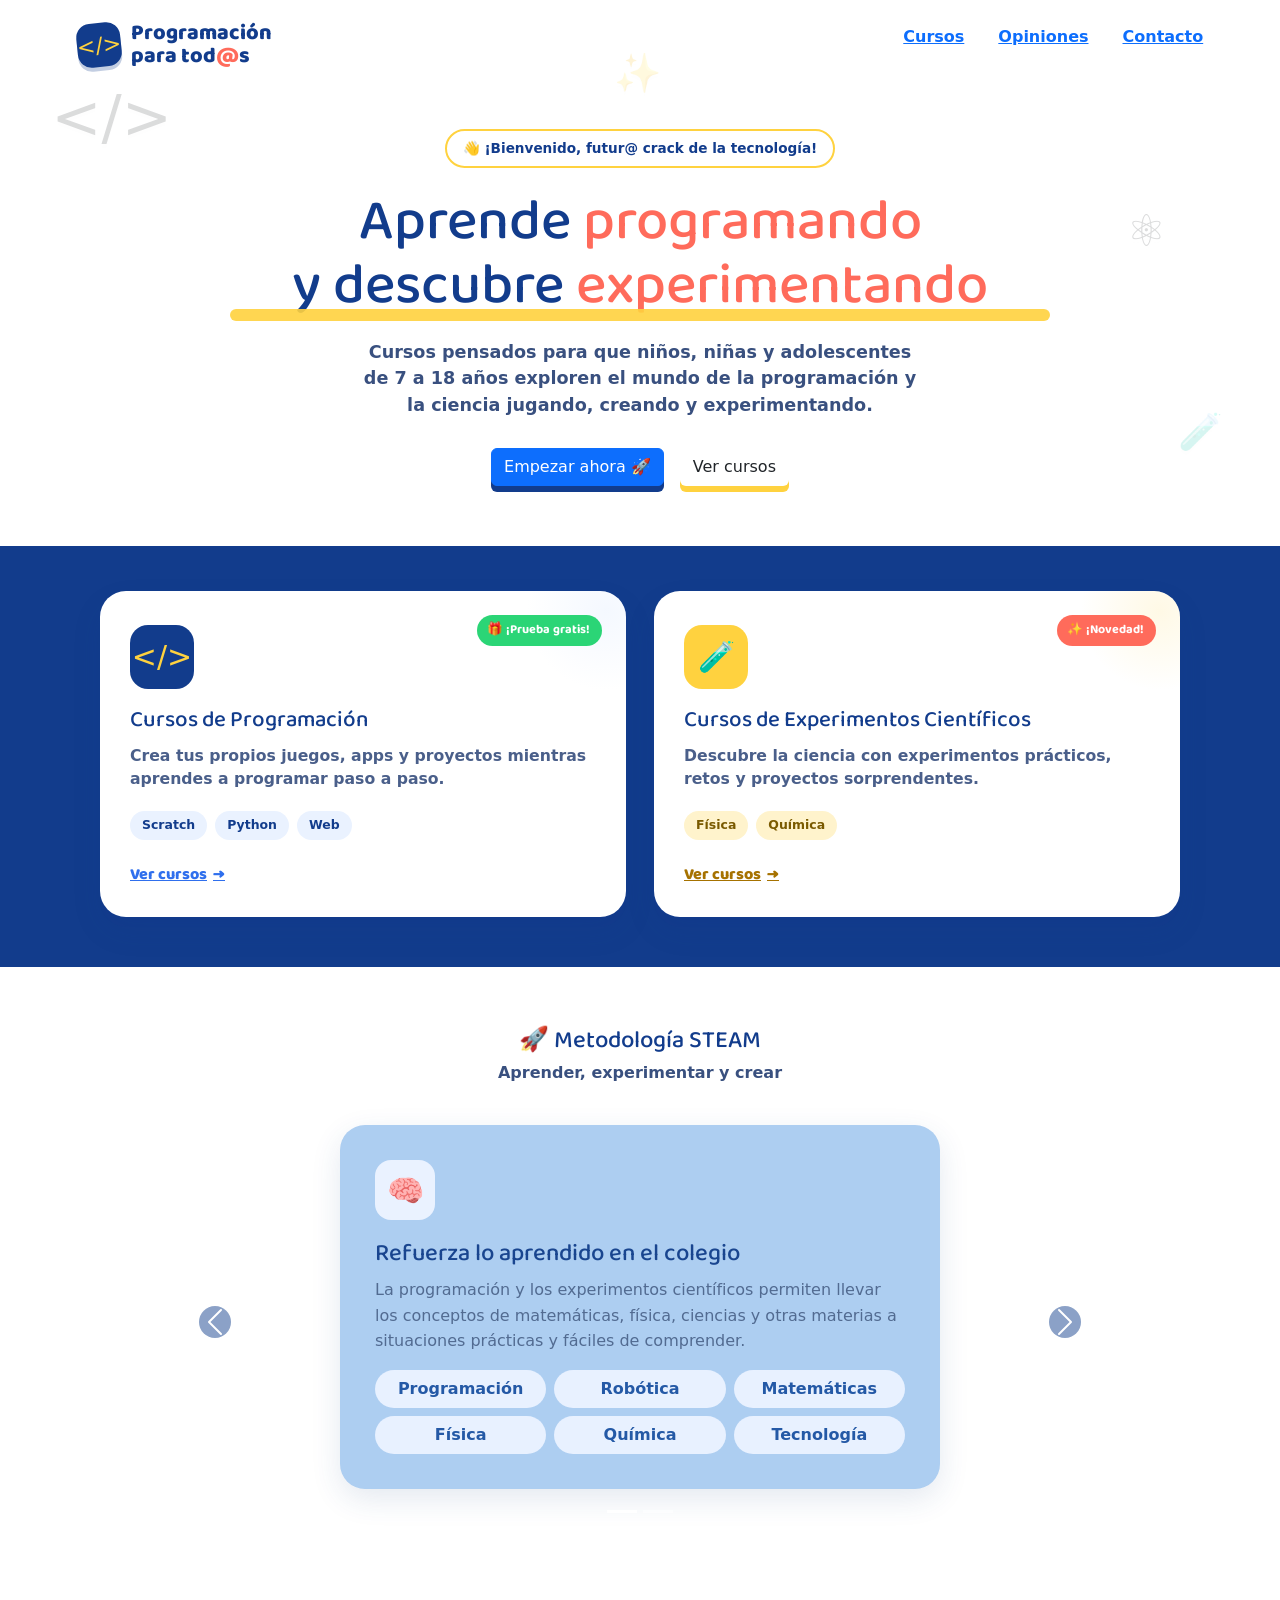
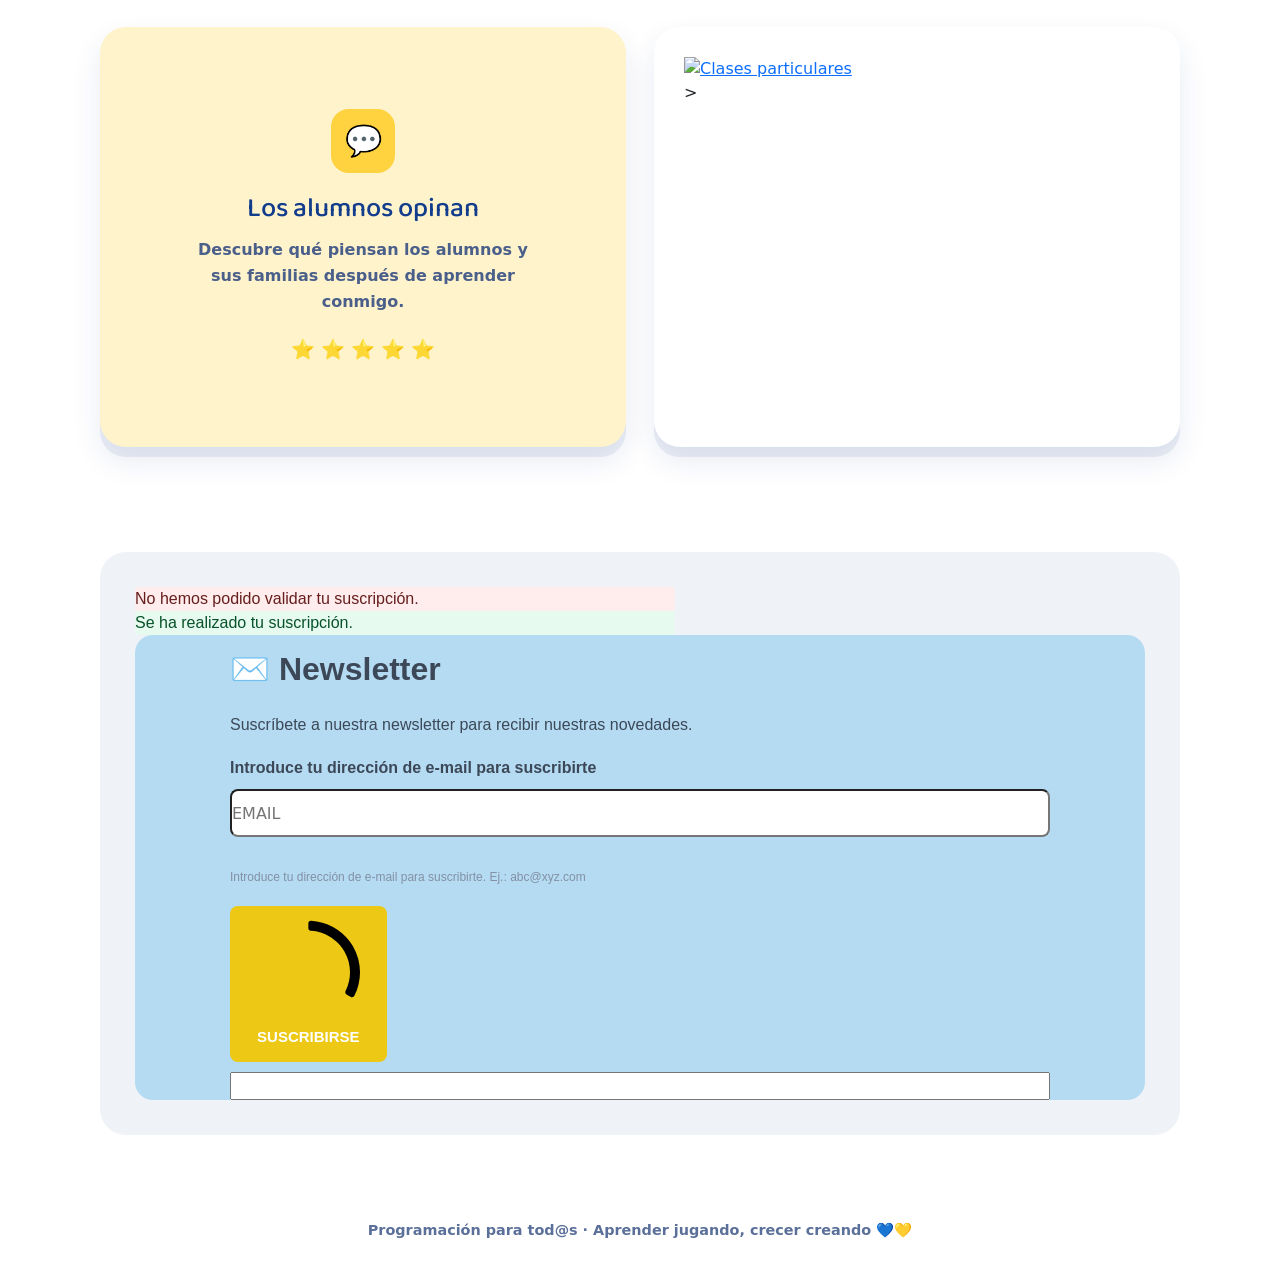
==== commit 1212e6c2: "Changing reviews columns location" ====
--- a/index.html
+++ b/index.html
@@ -56,7 +56,7 @@
   "description": "Cursos online en directo de programación y experimentos científicos para niños y adolescentes de 7 a 18 años. También ofrecemos cursos de Inteligencia Artificial y herramientas digitales para adultos.",
   "sameAs": [
     "https://www.facebook.com/Programacion4Everyone",
-    "https://www.instagram.com/programacion4everyone"
+    "https://www.instagram.com/TU_PAGINA"
   ],
   "hasCourse": [
     {
@@ -557,9 +557,42 @@
          ========================================== -->
 
     <section class="reviews-section">
+      
 
         <div class="reviews-grid">
-
+            <!-- ======================================
+                 LOS ALUMNOS OPINAN
+                 ====================================== -->
+
+            <div class="grid-box students-opinion">
+
+                <div class="student-opinion-content">
+
+
+                    <div class="student-opinion-icon">
+                        💬
+                    </div>
+
+
+                    <h2>
+                        Los alumnos opinan
+                    </h2>
+
+
+                    <p>
+                        Descubre qué piensan los alumnos y sus
+                        familias después de aprender conmigo.
+                    </p>
+
+
+                    <div class="stars">
+                        ⭐ ⭐ ⭐ ⭐ ⭐
+                    </div>
+
+
+                </div>
+
+            </div>
 
             <!-- ======================================
                  OPINIONES
@@ -568,12 +601,7 @@
             <div
                 class="grid-box"
                 id="opiniones"
-            >
-
-            
-
-
-
+                
                 <!-- TusClasesParticulares Reviews -->
 
                 <script>
@@ -624,44 +652,18 @@
                     </a>
 
                 </div>
-
-            </div>
-
-
-
-            <!-- ======================================
-                 LOS ALUMNOS OPINAN
-                 ====================================== -->
-
-            <div class="grid-box students-opinion">
-
-                <div class="student-opinion-content">
-
-
-                    <div class="student-opinion-icon">
-                        💬
-                    </div>
-
-
-                    <h2>
-                        Los alumnos opinan
-                    </h2>
-
-
-                    <p>
-                        Descubre qué piensan los alumnos y sus
-                        familias después de aprender conmigo.
-                    </p>
-
-
-                    <div class="stars">
-                        ⭐ ⭐ ⭐ ⭐ ⭐
-                    </div>
-
-
-                </div>
-
-            </div>
+            >
+
+            
+
+
+
+
+            </div>
+
+
+
+          
 
 
         </div>
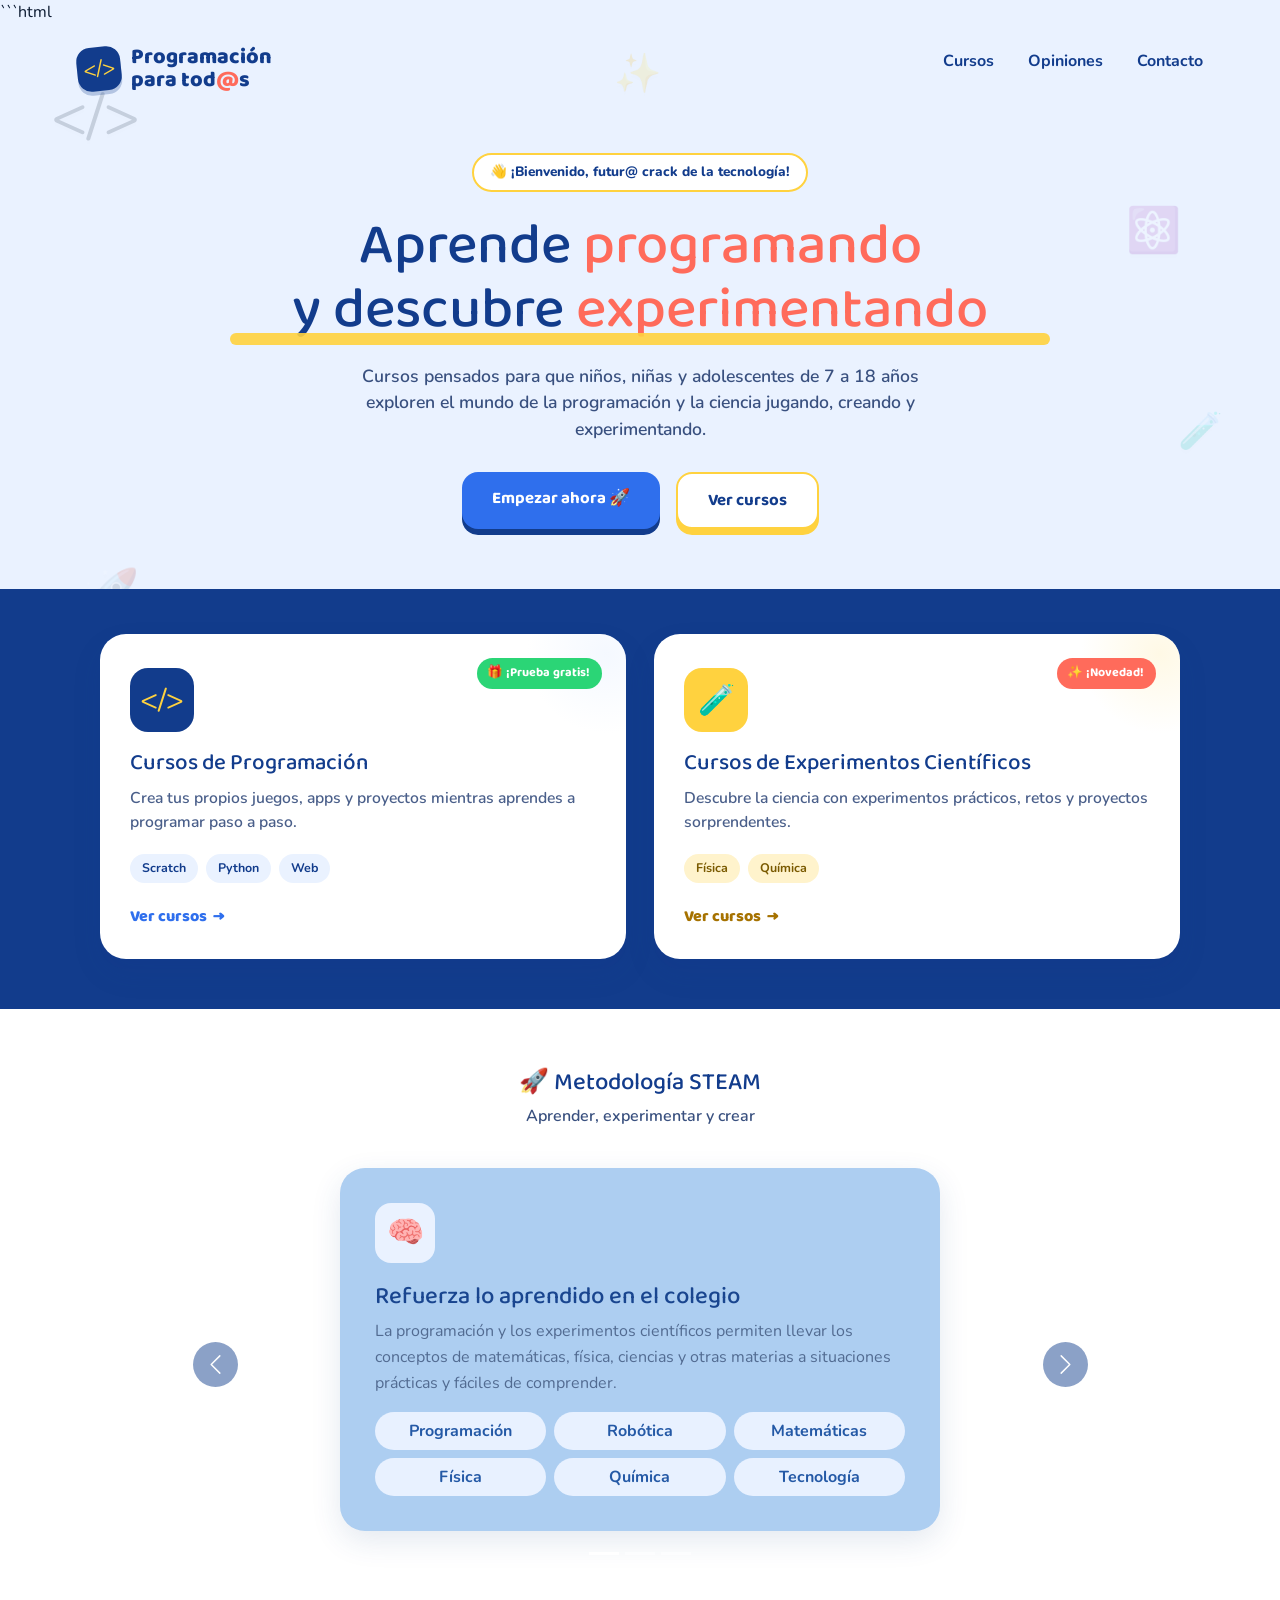
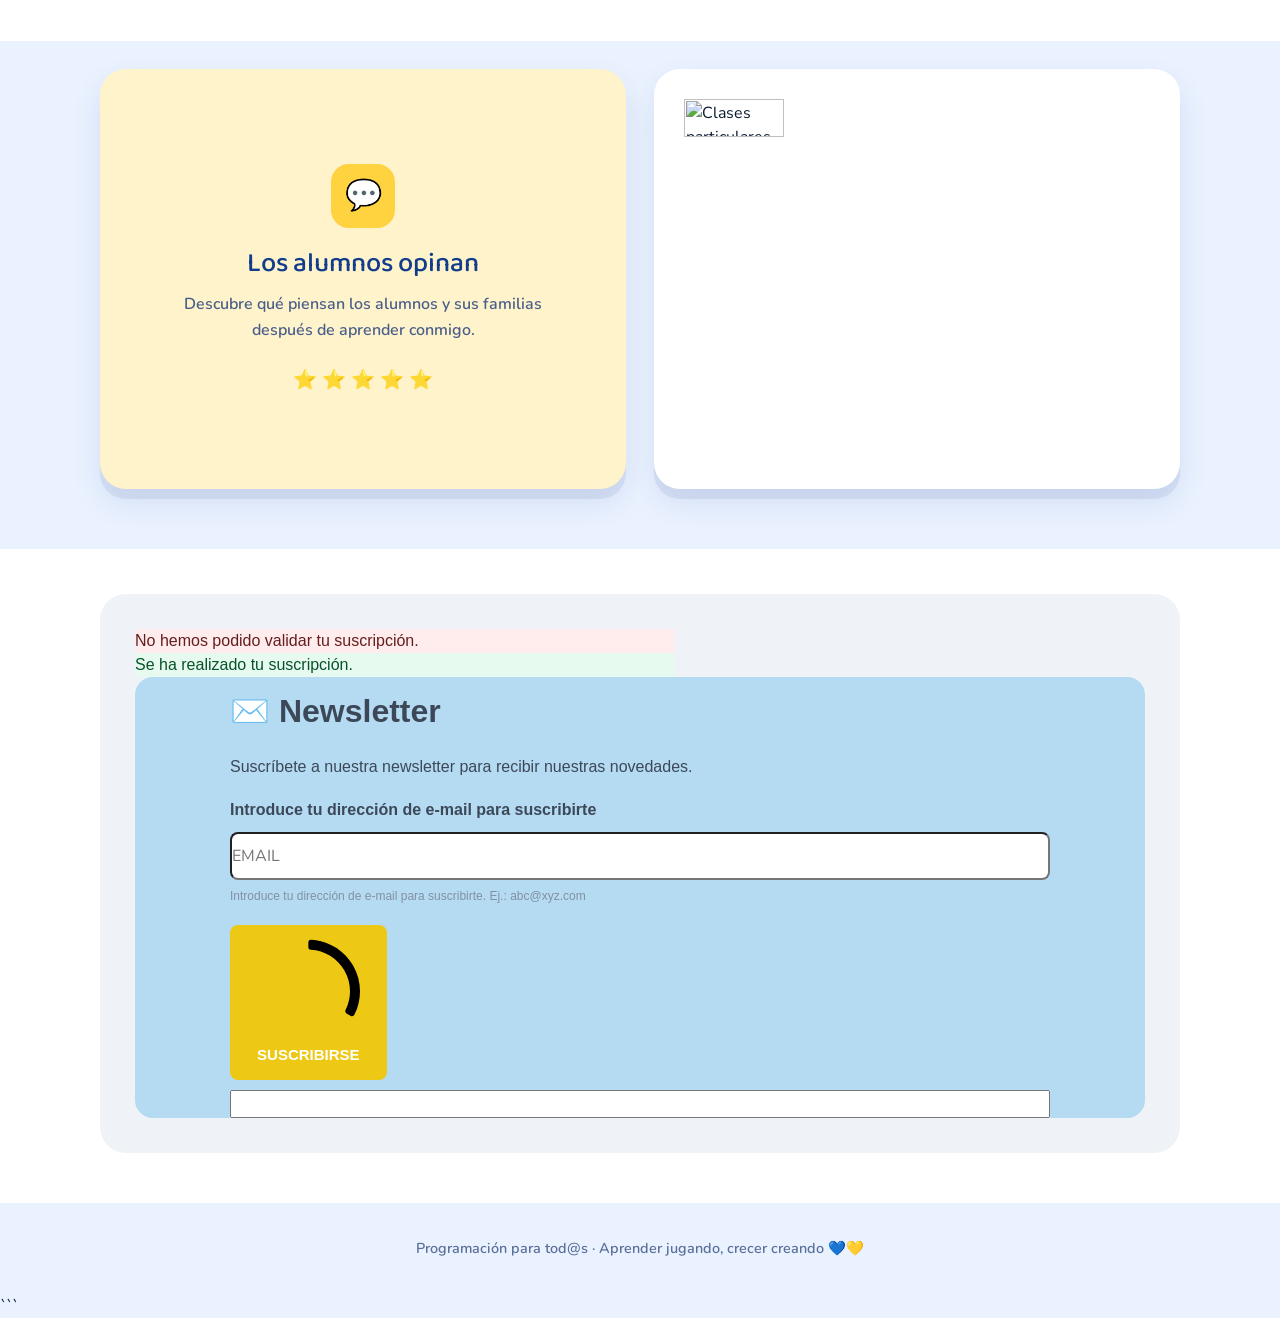
==== commit 9b53827d: "Fixing carousel" ====
--- a/index.html
+++ b/index.html
@@ -1,29 +1,50 @@
+```html
 <!DOCTYPE html>
 <html lang="es">
 
 <head>
-  <!-- Google tag (gtag.js) -->
-<script async src="https://www.googletagmanager.com/gtag/js?id=G-0C7W6955H2"></script>
-<script>
-  window.dataLayer = window.dataLayer || [];
-  function gtag(){dataLayer.push(arguments);}
-  gtag('js', new Date());
-
-  gtag('config', 'G-0C7W6955H2');
-</script>
+
+    <!-- Google tag (gtag.js) -->
+    <script async src="https://www.googletagmanager.com/gtag/js?id=G-0C7W6955H2"></script>
+
+    <script>
+        window.dataLayer = window.dataLayer || [];
+
+        function gtag() {
+            dataLayer.push(arguments);
+        }
+
+        gtag('js', new Date());
+        gtag('config', 'G-0C7W6955H2');
+    </script>
+
 
     <meta charset="UTF-8">
 
-    <meta name="viewport" content="width=device-width, initial-scale=1.0">
-    <meta name="description" content="> Clases online de programación y experimentos científicos, máximo 4 alumnos (desde 7 a 18 años). Aprende Python, Scratch, MIT App Inventor, IA, HTML, CSS y ciencia de forma práctica, divertida y online">
-    <title>Programación para tod@s | En directo (7-18 años) | Máx 4 alumnos </title>
+    <meta
+        name="viewport"
+        content="width=device-width, initial-scale=1.0"
+    >
+
+    <meta
+        name="description"
+        content="Clases online de programación y experimentos científicos para niños y adolescentes de 7 a 18 años. Máximo 4 alumnos. Aprende Python, Scratch, MIT App Inventor, IA, HTML, CSS y ciencia de forma práctica, divertida y online."
+    >
+
+    <title>
+        Programación para tod@s | En directo (7-18 años) | Máx 4 alumnos
+    </title>
 
 
     <!-- Google Fonts -->
 
     <link rel="preconnect" href="https://fonts.googleapis.com">
 
-    <link rel="preconnect" href="https://fonts.gstatic.com" crossorigin>
+    <link
+        rel="preconnect"
+        href="https://fonts.gstatic.com"
+        crossorigin
+    >
 
     <link
         href="https://fonts.googleapis.com/css2?family=Baloo+2:wght@500;600;700;800&family=Nunito:wght@400;600;700;800&display=swap"
@@ -31,107 +52,130 @@
     >
 
 
-    <!-- CSS -->
-
-    <link rel="stylesheet" href="style.css">
+    <!-- Bootstrap CSS -->
+
+    <link
+        href="https://cdn.jsdelivr.net/npm/bootstrap@5.3.8/dist/css/bootstrap.min.css"
+        rel="stylesheet"
+    >
+
+
+    <!-- CSS propio -->
+
+    <link
+        rel="stylesheet"
+        href="style.css"
+    >
 
 
     <!-- Favicon -->
-    <link rel="shortcut icon" href="./img/favicon.ico">
 
     <link
-    href="https://cdn.jsdelivr.net/npm/bootstrap@5.3.8/dist/css/bootstrap.min.css"
-    rel="stylesheet"
+        rel="shortcut icon"
+        href="./img/favicon.ico"
     >
-    <link rel="stylesheet" href="https://sibforms.com/forms/end-form/build/sib-styles.css">
-    <!--GOOGLE SCHEMA SEO-->
-<!--GOOGLE SCHEMA SEO-->
+
+
+    <!-- Brevo CSS -->
+
+    <link
+        rel="stylesheet"
+        href="https://sibforms.com/forms/end-form/build/sib-styles.css"
+    >
+
+
+    <!-- GOOGLE SCHEMA SEO -->
+
     <script type="application/ld+json">
-{
-  "@context": "https://schema.org",
-  "@type": "EducationalOrganization",
-  "name": "Programación para tod@s",
-  "url": "https://programacionparatodos.es/",
-  "logo": "https://programacionparatodos.es/img/logo.png",
-  "description": "Cursos online en directo de programación y experimentos científicos para niños y adolescentes de 7 a 18 años. También ofrecemos cursos de Inteligencia Artificial y herramientas digitales para adultos.",
-  "sameAs": [
-    "https://www.facebook.com/Programacion4Everyone",
-    "https://www.instagram.com/TU_PAGINA"
-  ],
-  "hasCourse": [
     {
-      "@type": "Course",
-      "name": "Cursos de Programación",
-      "description": "Aprende a crear tus propios juegos, apps y proyectos mientras aprendes a programar paso a paso. Incluye Scratch, Python y desarrollo web.",
-      "provider": {
+        "@context": "https://schema.org",
         "@type": "EducationalOrganization",
-        "name": "Programación para tod@s"
-      },
-      "educationalLevel": "7-18 años",
-      "courseMode": "online",
-      "isAccessibleForFree": false,
-      "offers": {
-        "@type": "Offer",
-        "category": "Free trial",
-        "price": "0",
-        "priceCurrency": "EUR",
-        "description": "Primera clase de prueba gratuita, sin compromiso"
-      }
-    },
-    {
-      "@type": "Course",
-      "name": "Cursos de Experimentos Científicos",
-      "description": "Descubre la ciencia con experimentos prácticos, retos y proyectos sorprendentes en física y química.",
-      "provider": {
-        "@type": "EducationalOrganization",
-        "name": "Programación para tod@s"
-      },
-      "educationalLevel": "7-18 años",
-      "courseMode": "online",
-      "isAccessibleForFree": false,
-      "offers": {
-        "@type": "Offer",
-        "category": "Free trial",
-        "price": "0",
-        "priceCurrency": "EUR",
-        "description": "Primera clase de prueba gratuita, sin compromiso"
-      }
+        "name": "Programación para tod@s",
+        "url": "https://programacionparatodos.es/",
+        "logo": "https://programacionparatodos.es/img/logo.png",
+        "description": "Cursos online en directo de programación y experimentos científicos para niños y adolescentes de 7 a 18 años.",
+        "sameAs": [
+            "https://www.facebook.com/Programacion4Everyone",
+            "https://www.instagram.com/TU_PAGINA"
+        ],
+        "hasCourse": [
+            {
+                "@type": "Course",
+                "name": "Cursos de Programación",
+                "description": "Aprende a crear tus propios juegos, apps y proyectos mientras aprendes a programar paso a paso. Incluye Scratch, Python y desarrollo web.",
+                "provider": {
+                    "@type": "EducationalOrganization",
+                    "name": "Programación para tod@s"
+                },
+                "educationalLevel": "7-18 años",
+                "courseMode": "online",
+                "isAccessibleForFree": false,
+                "offers": {
+                    "@type": "Offer",
+                    "category": "Free trial",
+                    "price": "0",
+                    "priceCurrency": "EUR",
+                    "description": "Primera clase de prueba gratuita, sin compromiso"
+                }
+            },
+            {
+                "@type": "Course",
+                "name": "Cursos de Experimentos Científicos",
+                "description": "Descubre la ciencia con experimentos prácticos, retos y proyectos sorprendentes en física y química.",
+                "provider": {
+                    "@type": "EducationalOrganization",
+                    "name": "Programación para tod@s"
+                },
+                "educationalLevel": "7-18 años",
+                "courseMode": "online",
+                "isAccessibleForFree": false,
+                "offers": {
+                    "@type": "Offer",
+                    "category": "Free trial",
+                    "price": "0",
+                    "priceCurrency": "EUR",
+                    "description": "Primera clase de prueba gratuita, sin compromiso"
+                }
+            }
+        ]
     }
-  ]
-}
     </script>
+
 </head>
 
 
 <body>
-  <div id="fb-root"></div>
-
-<script async defer crossorigin="anonymous"
-    src="https://connect.facebook.net/es_ES/sdk.js#xfbml=1&version=v23.0">
-</script>
-  
+
+
+    <!-- FACEBOOK -->
+
+    <div id="fb-root"></div>
+
+    <script
+        async
+        defer
+        crossorigin="anonymous"
+        src="https://connect.facebook.net/es_ES/sdk.js#xfbml=1&version=v23.0">
+    </script>
 
 
     <!-- ==========================================
          FONDO DECORATIVO
          ========================================== -->
 
-    <div class="bg-shapes" aria-hidden="true">
+    <div
+        class="bg-shapes"
+        aria-hidden="true"
+    >
 
         <span>&lt;/&gt;</span>
-
         <span>⚛️</span>
-
         <span>🚀</span>
-
         <span>{ }</span>
-
         <span>🧪</span>
-
         <span>✨</span>
 
     </div>
-
 
 
     <!-- ==========================================
@@ -139,7 +183,6 @@
          ========================================== -->
 
     <div id="header"></div>
-
 
 
     <!-- ==========================================
@@ -173,12 +216,10 @@
 
 
         <p>
-
             Cursos pensados para que niños, niñas y
             adolescentes de 7 a 18 años exploren
             el mundo de la programación y la ciencia
             jugando, creando y experimentando.
-
         </p>
 
 
@@ -204,7 +245,6 @@
     </section>
 
 
-
     <!-- ==========================================
          SECCIÓN DE CURSOS
          ========================================== -->
@@ -217,36 +257,29 @@
         <div class="courses-grid">
 
 
-            <!-- ======================================
-                 CURSO PROGRAMACIÓN
-                 ====================================== -->
+            <!-- CURSO PROGRAMACIÓN -->
 
             <div class="course-card card-blue">
 
                 <div class="glow"></div>
-
 
                 <span class="badge-new badge-free">
                     🎁 ¡Prueba gratis!
                 </span>
 
-
                 <div class="course-icon">
                     &lt;/&gt;
                 </div>
 
-
                 <h3>
                     Cursos de Programación
                 </h3>
-
 
                 <p>
                     Crea tus propios juegos, apps y proyectos
                     mientras aprendes a programar paso a paso.
                 </p>
 
-
                 <div class="tag-row">
 
                     <span class="tag">
@@ -262,52 +295,41 @@
                     </span>
 
                 </div>
-
 
                 <a
                     href="cursos_programacion.html"
                     class="card-link"
                 >
                     Ver cursos
-                    <span class="arrow">
-                        →
-                    </span>
+                    <span class="arrow">→</span>
                 </a>
 
             </div>
 
 
-
-            <!-- ======================================
-                 CURSO EXPERIMENTOS
-                 ====================================== -->
+            <!-- CURSO EXPERIMENTOS -->
 
             <div class="course-card card-yellow">
 
                 <div class="glow"></div>
-
 
                 <span class="badge-new">
                     ✨ ¡Novedad!
                 </span>
 
-
                 <div class="course-icon">
                     🧪
                 </div>
 
-
                 <h3>
                     Cursos de Experimentos Científicos
                 </h3>
-
 
                 <p>
                     Descubre la ciencia con experimentos
                     prácticos, retos y proyectos sorprendentes.
                 </p>
 
-
                 <div class="tag-row">
 
                     <span class="tag">
@@ -319,289 +341,337 @@
                     </span>
 
                 </div>
-
 
                 <a
                     href="cursos.html"
                     class="card-link"
                 >
                     Ver cursos
-                    <span class="arrow">
-                        →
-                    </span>
+                    <span class="arrow">→</span>
                 </a>
 
             </div>
 
-
         </div>
 
     </section>
-<section class="carousel-section">
-
-    <div class="section-head">
-    <div class="section-head-content">
-        <h2>🚀 Metodología STEAM</h2>
-        <p>Aprender, experimentar y crear</p>
-    </div>
-</div>
-
-
-    <div
-        id="cursosCarousel"
-        class="carousel slide"
-        data-bs-ride="carousel"
-        data-bs-interval="4000"
-
-    >
-
-        <!-- INDICADORES -->
-
-        <div class="carousel-indicators">
+
+
+    <!-- ==========================================
+         CARRUSEL STEAM
+         ========================================== -->
+
+    <section class="carousel-section">
+
+
+        <!-- TÍTULO -->
+
+        <div class="section-head">
+
+            <div class="section-head-content">
+
+                <h2>
+                    🚀 Metodología STEAM
+                </h2>
+
+                <p>
+                    Aprender, experimentar y crear
+                </p>
+
+            </div>
+
+        </div>
+
+
+        <!-- CARRUSEL -->
+
+        <div
+            id="cursosCarousel"
+            class="carousel slide"
+            data-bs-ride="carousel"
+            data-bs-interval="4000"
+        >
+
+
+            <!-- INDICADORES -->
+
+            <div class="carousel-indicators">
+
+                <button
+                    type="button"
+                    data-bs-target="#cursosCarousel"
+                    data-bs-slide-to="0"
+                    class="active"
+                    aria-current="true"
+                    aria-label="Slide 1"
+                ></button>
+
+                <button
+                    type="button"
+                    data-bs-target="#cursosCarousel"
+                    data-bs-slide-to="1"
+                    aria-label="Slide 2"
+                ></button>
+
+                <button
+                    type="button"
+                    data-bs-target="#cursosCarousel"
+                    data-bs-slide-to="2"
+                    aria-label="Slide 3"
+                ></button>
+
+            </div>
+
+
+            <!-- CONTENIDO -->
+
+            <div class="carousel-inner">
+
+
+                <!-- SLIDE 1 -->
+
+                <div class="carousel-item active">
+
+                    <div class="carousel-card carousel-blue">
+
+                        <div class="carousel-icon">
+                            🧠
+                        </div>
+
+                        <h3>
+                            Refuerza lo aprendido en el colegio
+                        </h3>
+
+                        <p>
+                            La programación y los experimentos científicos
+                            permiten llevar los conceptos de matemáticas,
+                            física, ciencias y otras materias a situaciones
+                            prácticas y fáciles de comprender.
+                        </p>
+
+                        <div class="carousel-tags">
+
+                            <span class="carousel-tag">
+                                Programación
+                            </span>
+
+                            <span class="carousel-tag">
+                                Robótica
+                            </span>
+
+                            <span class="carousel-tag">
+                                Matemáticas
+                            </span>
+
+                            <span class="carousel-tag">
+                                Física
+                            </span>
+
+                            <span class="carousel-tag">
+                                Química
+                            </span>
+
+                            <span class="carousel-tag">
+                                Tecnología
+                            </span>
+
+                        </div>
+
+                    </div>
+
+                </div>
+
+
+                <!-- SLIDE 2 -->
+
+                <div class="carousel-item">
+
+                    <div class="carousel-card carousel-yellow">
+
+                        <div class="carousel-icon">
+                            🔢
+                        </div>
+
+                        <h3>
+                            Desarrolla el razonamiento lógico
+                        </h3>
+
+                        <p>
+                            Programar implica ordenar ideas, reconocer
+                            patrones, plantear estrategias y resolver
+                            problemas paso a paso, fortaleciendo el
+                            pensamiento lógico y matemático.
+                        </p>
+
+                        <div class="carousel-tags">
+
+                            <span class="carousel-tag">
+                                Matemáticas
+                            </span>
+
+                            <span class="carousel-tag">
+                                Resolución de problemas
+                            </span>
+
+                            <span class="carousel-tag">
+                                Organizar ideas
+                            </span>
+
+                        </div>
+
+                    </div>
+
+                </div>
+
+
+                <!-- SLIDE 3 -->
+
+                <div class="carousel-item">
+
+                    <div class="carousel-card carousel-blue">
+
+                        <div class="carousel-icon">
+                            🎮
+                        </div>
+
+                        <h3>
+                            Aprende jugando y creando
+                        </h3>
+
+                        <p>
+                            Cuando los niños crean sus propios juegos,
+                            programas o experimentos, aprender deja de
+                            ser memorizar y se convierte en una experiencia
+                            práctica, divertida y motivadora.
+                        </p>
+
+                        <div class="carousel-tags">
+
+                            <span class="carousel-tag">
+                                Scratch
+                            </span>
+
+                            <span class="carousel-tag">
+                                Páginas web
+                            </span>
+
+                            <span class="carousel-tag">
+                                Python
+                            </span>
+
+                            <span class="carousel-tag">
+                                MIT App Inventor
+                            </span>
+
+                            <span class="carousel-tag">
+                                Inteligencia Artificial
+                            </span>
+
+                            <span class="carousel-tag">
+                                Experimentos de ciencias
+                            </span>
+
+                        </div>
+
+                    </div>
+
+                </div>
+
+
+            </div>
+
+
+            <!-- BOTÓN ANTERIOR -->
 
             <button
+                class="carousel-control-prev"
                 type="button"
                 data-bs-target="#cursosCarousel"
-                data-bs-slide-to="0"
-                class="active"
-                aria-current="true"
-                aria-label="Slide 1">
+                data-bs-slide="prev"
+            >
+
+                <span
+                    class="carousel-control-prev-icon"
+                    aria-hidden="true"
+                ></span>
+
+                <span class="visually-hidden">
+                    Anterior
+                </span>
+
             </button>
 
+
+            <!-- BOTÓN SIGUIENTE -->
+
             <button
+                class="carousel-control-next"
                 type="button"
                 data-bs-target="#cursosCarousel"
-                data-bs-slide-to="1"
-                aria-label="Slide 2">
+                data-bs-slide="next"
+            >
+
+                <span
+                    class="carousel-control-next-icon"
+                    aria-hidden="true"
+                ></span>
+
+                <span class="visually-hidden">
+                    Siguiente
+                </span>
+
             </button>
 
+
         </div>
 
-
-        <!-- CONTENIDO DEL CARRUSEL -->
-
-        <div class="carousel-inner">
-
-
-            <!-- SLIDE 1 -->
-
-            <div class="carousel-item active">
-
-                <div class="carousel-card carousel-blue">
-
-                    <div class="carousel-icon">
-                        🧠 
-                    </div>
-
-                    <h3>
-                        Refuerza lo aprendido en el colegio
-                    </h3>
-
-                    <p>
-                        La programación y los experimentos científicos permiten llevar los conceptos de matemáticas, física, ciencias y otras materias a situaciones prácticas y fáciles de comprender.
-                    </p>
-                    <div class="carousel-tags">
-
-                      <span class="carousel-tag">
-                          Programación
-                      </span>
-                      <span class="carousel-tag">
-                          Robótica
-                      </span>
-                      <span class="carousel-tag">
-                          Matemáticas
-                      </span>
-                      <span class="carousel-tag">
-                          Física
-                      </span>
-                      <span class="carousel-tag">
-                          Química
-                      </span>
-                      <span class="carousel-tag">
-                          Tecnología
-                      </span>
-                    </div>
-                </div>
-
-            </div>
-
-
-            <!-- SLIDE 2 -->
-
-            <div class="carousel-item">
-
-                <div class="carousel-card carousel-yellow">
-
-                    <div class="carousel-icon">
-                        🔢
-                    </div>
-
-                    <h3>
-                         Desarrolla el razonamiento lógico
-                    </h3>
-
-                    <p>
-                        Programar implica ordenar ideas, reconocer patrones, plantear estrategias y resolver problemas paso a paso, fortaleciendo el pensamiento lógico y matemático.
-                    </p>
-
-                    <span class="carousel-tag">
-                        Matemáticas
-                    </span>
-                    <span class="carousel-tag">
-                        Resolución de problemas
-                    </span>
-                    <span class="carousel-tag">
-                        Organizar ideas
-                    </span>
-
-                </div>
-
-            </div>
-
-             <!-- SLIDE 3 -->
-
-            <div class="carousel-item">
-
-                <div class="carousel-card carousel-blue">
-
-                    <div class="carousel-icon">
-                        🎮 
-                    </div>
-
-                    <h3>
-                        Aprende jugando y creando
-                    </h3>
-
-                    <p>
-                      Cuando los niños crean sus propios juegos, programas o experimentos, aprender deja de ser memorizar y se convierte en una experiencia práctica, divertida y motivadora.                    </p>
-                    <div class="carousel-tags">
-                      <span class="carousel-tag">
-                          Scratch
-                      </span>
-                      <span class="carousel-tag">
-                          Páginas webs
-                      </span>
-                      <span class="carousel-tag">
-                          Python
-                      </span>
-                      <span class="carousel-tag">
-                          MIT App Inventor
-                      </span>
-                      <span class="carousel-tag">
-                          Inteligencia Artifical
-                      </span>
-                      <span class="carousel-tag">
-                          Experimentos de ciencias
-                      </span>
-                  </div>
-
-                </div>
-
-            </div>
-
-
-
-        </div>
-          
-
-
-        <!-- BOTÓN ANTERIOR -->
-
-        <button
-            class="carousel-control-prev"
-            type="button"
-            data-bs-target="#cursosCarousel"
-            data-bs-slide="prev"
-        >
-
-            <span
-                class="carousel-control-prev-icon"
-                aria-hidden="true">
-            </span>
-
-            <span class="visually-hidden">
-                Anterior
-            </span>
-
-        </button>
-
-
-        <!-- BOTÓN SIGUIENTE -->
-
-        <button
-            class="carousel-control-next"
-            type="button"
-            data-bs-target="#cursosCarousel"
-            data-bs-slide="next"
-        >
-
-            <span
-                class="carousel-control-next-icon"
-                aria-hidden="true">
-            </span>
-
-            <span class="visually-hidden">
-                Siguiente
-            </span>
-
-        </button>
-
-    </div>
-
-</section>
+    </section>
 
 
     <!-- ==========================================
-         SEGUNDA FILA:
-         OPINIONES + LOS ALUMNOS OPINAN
+         OPINIONES
          ========================================== -->
 
     <section class="reviews-section">
-      
 
         <div class="reviews-grid">
-            <!-- ======================================
-                 LOS ALUMNOS OPINAN
-                 ====================================== -->
+
+
+            <!-- LOS ALUMNOS OPINAN -->
 
             <div class="grid-box students-opinion">
 
                 <div class="student-opinion-content">
-
 
                     <div class="student-opinion-icon">
                         💬
                     </div>
 
-
                     <h2>
                         Los alumnos opinan
                     </h2>
-
 
                     <p>
                         Descubre qué piensan los alumnos y sus
                         familias después de aprender conmigo.
                     </p>
 
-
                     <div class="stars">
                         ⭐ ⭐ ⭐ ⭐ ⭐
                     </div>
 
-
                 </div>
 
             </div>
 
-            <!-- ======================================
-                 OPINIONES
-                 ====================================== -->
+
+            <!-- OPINIONES -->
 
             <div
                 class="grid-box"
                 id="opiniones"
-                
+            >
+
                 <!-- TusClasesParticulares Reviews -->
 
                 <script>
@@ -652,155 +722,247 @@
                     </a>
 
                 </div>
-            >
-
-            
-
-
-
 
             </div>
 
 
-
-          
-
-
         </div>
-   
+
     </section>
-    <!-- BOLETÍN -->
-<section class="newsletter-section">
-
-    <div class="newsletter-wrapper">
-
-        <div class="newsletter-card">
-
-            <div class="sib-form">
-                <div id="sib-form-container" class="sib-form-container">
-
-                    <div id="error-message" class="sib-form-message-panel"
-                        style="font-family:Helvetica,sans-serif;font-size:16px;text-align:left;color:#661d1d;background-color:#ffeded;border-color:#ff4949;border-radius:3px;max-width:540px;">
-                        <div class="sib-form-message-panel__text sib-form-message-panel__text--center">
-                            <span class="sib-form-message-panel__inner-text">
-                                No hemos podido validar tu suscripción.
-                            </span>
+
+
+    <!-- ==========================================
+         NEWSLETTER
+         ========================================== -->
+
+    <section class="newsletter-section">
+
+        <div class="newsletter-wrapper">
+
+            <div class="newsletter-card">
+
+                <div class="sib-form">
+
+                    <div
+                        id="sib-form-container"
+                        class="sib-form-container"
+                    >
+
+
+                        <!-- ERROR -->
+
+                        <div
+                            id="error-message"
+                            class="sib-form-message-panel"
+                            style="font-family:Helvetica,sans-serif;font-size:16px;text-align:left;color:#661d1d;background-color:#ffeded;border-color:#ff4949;border-radius:3px;max-width:540px;"
+                        >
+
+                            <div class="sib-form-message-panel__text sib-form-message-panel__text--center">
+
+                                <span class="sib-form-message-panel__inner-text">
+                                    No hemos podido validar tu suscripción.
+                                </span>
+
+                            </div>
+
                         </div>
+
+
+                        <!-- ÉXITO -->
+
+                        <div
+                            id="success-message"
+                            class="sib-form-message-panel"
+                            style="font-family:Helvetica,sans-serif;font-size:16px;text-align:left;color:#085229;background-color:#e7faf0;border-color:#13ce66;border-radius:3px;max-width:540px;"
+                        >
+
+                            <div class="sib-form-message-panel__text sib-form-message-panel__text--center">
+
+                                <span class="sib-form-message-panel__inner-text">
+                                    Se ha realizado tu suscripción.
+                                </span>
+
+                            </div>
+
+                        </div>
+
+
+                        <!-- CONTENEDOR FORMULARIO -->
+
+                        <div
+                            id="sib-container"
+                            class="sib-container--large sib-container--vertical"
+                        >
+
+                            <form
+                                id="sib-form"
+                                method="POST"
+                                action="https://79832197.sibforms.com/serve/[base64]"
+                                data-type="subscription"
+                            >
+
+
+                                <!-- TÍTULO -->
+
+                                <div style="padding: 8px 0;">
+
+                                    <div
+                                        class="sib-form-block"
+                                        style="font-family:Helvetica,sans-serif;font-size:32px;font-weight:700;text-align:left;color:#3C4858;background-color:transparent;"
+                                    >
+
+                                        <p>
+                                            ✉️ Newsletter
+                                        </p>
+
+                                    </div>
+
+                                </div>
+
+
+                                <!-- TEXTO -->
+
+                                <div style="padding: 8px 0;">
+
+                                    <div
+                                        class="sib-form-block"
+                                        style="font-family:Helvetica,sans-serif;font-size:16px;text-align:left;color:#3C4858;background-color:transparent;"
+                                    >
+
+                                        <div class="sib-text-form-block">
+
+                                            <p>
+                                                Suscríbete a nuestra newsletter
+                                                para recibir nuestras novedades.
+                                            </p>
+
+                                        </div>
+
+                                    </div>
+
+                                </div>
+
+
+                                <!-- EMAIL -->
+
+                                <div style="padding: 8px 0;">
+
+                                    <div class="sib-input sib-form-block">
+
+                                        <div class="form__entry entry_block">
+
+                                            <div class="form__label-row">
+
+                                                <label
+                                                    class="entry__label"
+                                                    style="font-weight:700;text-align:left;font-family:Helvetica,sans-serif;font-size:16px;color:#3c4858;"
+                                                    for="EMAIL"
+                                                    data-required="*"
+                                                >
+                                                    Introduce tu dirección de e-mail para suscribirte
+                                                </label>
+
+
+                                                <div class="entry__field">
+
+                                                    <input
+                                                        class="input"
+                                                        type="text"
+                                                        id="EMAIL"
+                                                        name="EMAIL"
+                                                        autocomplete="off"
+                                                        placeholder="EMAIL"
+                                                        data-required="true"
+                                                        required
+                                                    >
+
+                                                </div>
+
+                                            </div>
+
+
+                                            <label class="entry__error entry__error--primary"></label>
+
+
+                                            <label
+                                                class="entry__specification"
+                                                style="font-family:Helvetica,sans-serif;font-size:12px;text-align:left;color:#8390A4;"
+                                            >
+                                                Introduce tu dirección de e-mail para suscribirte.
+                                                Ej.: abc@xyz.com
+                                            </label>
+
+                                        </div>
+
+                                    </div>
+
+                                </div>
+
+
+                                <!-- BOTÓN -->
+
+                                <div style="padding: 8px 0;">
+
+                                    <div
+                                        class="sib-form-block"
+                                        style="text-align:left"
+                                    >
+
+                                        <button
+                                            class="sib-form-block__button sib-form-block__button-with-loader"
+                                            style="font-family:Helvetica,sans-serif;font-size:16px;font-weight:700;color:#FFFFFF;background-color:#edc814;border-width:0;border-radius:8px;"
+                                            form="sib-form"
+                                            type="submit"
+                                        >
+
+                                            <svg
+                                                class="icon clickable__icon progress-indicator__icon sib-hide-loader-icon"
+                                                viewBox="0 0 512 512"
+                                            >
+
+                                                <path d="M460.116 373.846l-20.823-12.022c-5.541-3.199-7.54-10.159-4.663-15.874 30.137-59.886 28.343-131.652-5.386-189.946-33.641-58.394-94.896-95.833-161.827-99.676C261.028 55.961 256 50.751 256 44.352V20.309c0-6.904 5.808-12.337 12.703-11.982 83.556 4.306 160.163 50.864 202.11 123.677 42.063 72.696 44.079 162.316 6.031 236.832-3.14 6.148-10.75 8.461-16.728 5.01z"/>
+
+                                            </svg>
+
+                                            SUSCRIBIRSE
+
+                                        </button>
+
+                                    </div>
+
+                                </div>
+
+
+                                <!-- CAMPOS OCULTOS -->
+
+                                <input
+                                    type="text"
+                                    name="email_address_check"
+                                    value=""
+                                    class="input--hidden"
+                                >
+
+                                <input
+                                    type="hidden"
+                                    name="locale"
+                                    value="es"
+                                >
+
+                            </form>
+
+                        </div>
+
                     </div>
 
-                    <div id="success-message" class="sib-form-message-panel"
-                        style="font-family:Helvetica,sans-serif;font-size:16px;text-align:left;color:#085229;background-color:#e7faf0;border-color:#13ce66;border-radius:3px;max-width:540px;">
-                        <div class="sib-form-message-panel__text sib-form-message-panel__text--center">
-                            <span class="sib-form-message-panel__inner-text">
-                                Se ha realizado tu suscripción.
-                            </span>
-                        </div>
-                    </div>
-
-                    <div id="sib-container"
-                        class="sib-container--large sib-container--vertical">
-
-                        <form id="sib-form"
-                            method="POST"
-                            action="https://79832197.sibforms.com/serve/[base64]"
-                            data-type="subscription">
-
-                            <div style="padding: 8px 0;">
-                                <div class="sib-form-block"
-                                    style="font-family:Helvetica,sans-serif;font-size:32px;font-weight:700;text-align:left;color:#3C4858;background-color:transparent;">
-                                    <p> ✉️ Newsletter</p>
-                                </div>
-                            </div>
-
-                            <div style="padding: 8px 0;">
-                                <div class="sib-form-block"
-                                    style="font-family:Helvetica,sans-serif;font-size:16px;text-align:left;color:#3C4858;background-color:transparent;">
-                                    <div class="sib-text-form-block">
-                                        <p>
-                                            Suscríbete a nuestra newsletter para recibir nuestras novedades.
-                                        </p>
-                                    </div>
-                                </div>
-                            </div>
-
-                            <div style="padding: 8px 0;">
-                                <div class="sib-input sib-form-block">
-                                    <div class="form__entry entry_block">
-
-                                        <div class="form__label-row">
-
-                                            <label class="entry__label"
-                                                style="font-weight:700;text-align:left;font-family:Helvetica,sans-serif;font-size:16px;color:#3c4858;"
-                                                for="EMAIL"
-                                                data-required="*">
-                                                Introduce tu dirección de e-mail para suscribirte
-                                            </label>
-
-                                            <div class="entry__field">
-                                                <input
-                                                    class="input"
-                                                    type="text"
-                                                    id="EMAIL"
-                                                    name="EMAIL"
-                                                    autocomplete="off"
-                                                    placeholder="EMAIL"
-                                                    data-required="true"
-                                                    required>
-                                            </div>
-
-                                        </div>
-
-                                        <label class="entry__error entry__error--primary"></label>
-
-                                        <label class="entry__specification"
-                                            style="font-family:Helvetica,sans-serif;font-size:12px;text-align:left;color:#8390A4;">
-                                            Introduce tu dirección de e-mail para suscribirte.
-                                            Ej.: abc@xyz.com
-                                        </label>
-
-                                    </div>
-                                </div>
-                            </div>
-
-                            <div style="padding: 8px 0;">
-                                <div class="sib-form-block" style="text-align:left">
-
-                                    <button
-                                        class="sib-form-block__button sib-form-block__button-with-loader"
-                                        style="font-family:Helvetica,sans-serif;font-size:16px;font-weight:700;color:#FFFFFF;background-color:#edc814;border-width:0;border-radius:8px;"
-                                        form="sib-form"
-                                        type="submit">
-
-                                        <svg class="icon clickable__icon progress-indicator__icon sib-hide-loader-icon"
-                                            viewBox="0 0 512 512">
-                                            <path d="M460.116 373.846l-20.823-12.022c-5.541-3.199-7.54-10.159-4.663-15.874 30.137-59.886 28.343-131.652-5.386-189.946-33.641-58.394-94.896-95.833-161.827-99.676C261.028 55.961 256 50.751 256 44.352V20.309c0-6.904 5.808-12.337 12.703-11.982 83.556 4.306 160.163 50.864 202.11 123.677 42.063 72.696 44.079 162.316 6.031 236.832-3.14 6.148-10.75 8.461-16.728 5.01z"/>
-                                        </svg>
-
-                                        SUSCRIBIRSE
-                                    </button>
-
-                                </div>
-                            </div>
-
-                            <input type="text"
-                                name="email_address_check"
-                                value=""
-                                class="input--hidden">
-
-                            <input type="hidden"
-                                name="locale"
-                                value="es">
-
-                        </form>
-                    </div>
                 </div>
+
             </div>
 
         </div>
 
-    </div>
-
-</section>
+    </section>
+
+
     <!-- ==========================================
          POPUP CLASE DE PRUEBA
          ========================================== -->
@@ -868,7 +1030,6 @@
     </div>
 
 
-
     <!-- ==========================================
          FOOTER
          ========================================== -->
@@ -881,45 +1042,72 @@
     </footer>
 
 
-
     <!-- ==========================================
-         JAVASCRIPT DEL POPUP, DEL CARROUSEL, DEL HEADER Y NEWSLETTER BREVO FORMULARIO
+         JAVASCRIPT
          ========================================== -->
 
     <script src="popup.js"></script>
+
     <script src="header.js"></script>
+
+
+    <!-- Bootstrap JS -->
+
     <script
-    src="https://cdn.jsdelivr.net/npm/bootstrap@5.3.8/dist/js/bootstrap.bundle.min.js">
+        src="https://cdn.jsdelivr.net/npm/bootstrap@5.3.8/dist/js/bootstrap.bundle.min.js">
     </script>
+
+
+    <!-- Brevo -->
+
     <script>
-    window.REQUIRED_CODE_ERROR_MESSAGE = 'Elige un código de país';
-    window.LOCALE = 'es';
-
-    window.EMAIL_INVALID_MESSAGE =
-        "La información que has proporcionado no es válida. Compruebe el formato del campo e inténtalo de nuevo.";
-
-    window.REQUIRED_ERROR_MESSAGE =
-        "Este campo no puede quedarse vacío.";
-
-    window.GENERIC_INVALID_MESSAGE =
-        "La información que has proporcionado no es válida. Compruebe el formato del campo e inténtalo de nuevo.";
-
-    window.translation = {
-        common: {
-            selectedList: '{quantity} lista seleccionada',
-            selectedLists: '{quantity} listas seleccionadas',
-            selectedOption: '{quantity} seleccionado',
-            selectedOptions: '{quantity} seleccionados',
-        }
-    };
-
-    var AUTOHIDE = Boolean(0);
-</script>
-
-<script defer src="https://sibforms.com/forms/end-form/build/main.js"></script>
-
+
+        window.REQUIRED_CODE_ERROR_MESSAGE =
+            'Elige un código de país';
+
+        window.LOCALE = 'es';
+
+        window.EMAIL_INVALID_MESSAGE =
+            "La información que has proporcionado no es válida. Compruebe el formato del campo e inténtalo de nuevo.";
+
+        window.REQUIRED_ERROR_MESSAGE =
+            "Este campo no puede quedarse vacío.";
+
+        window.GENERIC_INVALID_MESSAGE =
+            "La información que has proporcionado no es válida. Compruebe el formato del campo e inténtalo de nuevo.";
+
+        window.translation = {
+
+            common: {
+
+                selectedList:
+                    '{quantity} lista seleccionada',
+
+                selectedLists:
+                    '{quantity} listas seleccionadas',
+
+                selectedOption:
+                    '{quantity} seleccionado',
+
+                selectedOptions:
+                    '{quantity} seleccionados'
+
+            }
+
+        };
+
+        var AUTOHIDE = Boolean(0);
+
+    </script>
+
+
+    <script
+        defer
+        src="https://sibforms.com/forms/end-form/build/main.js">
+    </script>
 
 
 </body>
 
-</html>+</html>
+```
--- a/style.css
+++ b/style.css
@@ -1885,18 +1885,6 @@
     font-weight: 700;
 }
 
-.carousel-tag {
-    display: inline-block;
-
-    padding: 7px 14px;
-
-    background: #e8f1ff;
-    color: #2459a6;
-
-    border-radius: 20px;
-
-    font-weight: 700;
-}
 
 
 @media (max-width: 700px) {
@@ -1908,10 +1896,11 @@
     .carousel-inner {
         padding: 15px 45px 50px;
     }
-
+/*revisaaaaaaaaaaaaaaaaaaaaaaaaaaaaaaaaaaaa*/
     .carousel-card {
         padding: 25px;
     }
+ /*----------------*/   
 }/* Flechas del carrusel */
 .carousel-control-prev-icon,
 .carousel-control-next-icon {
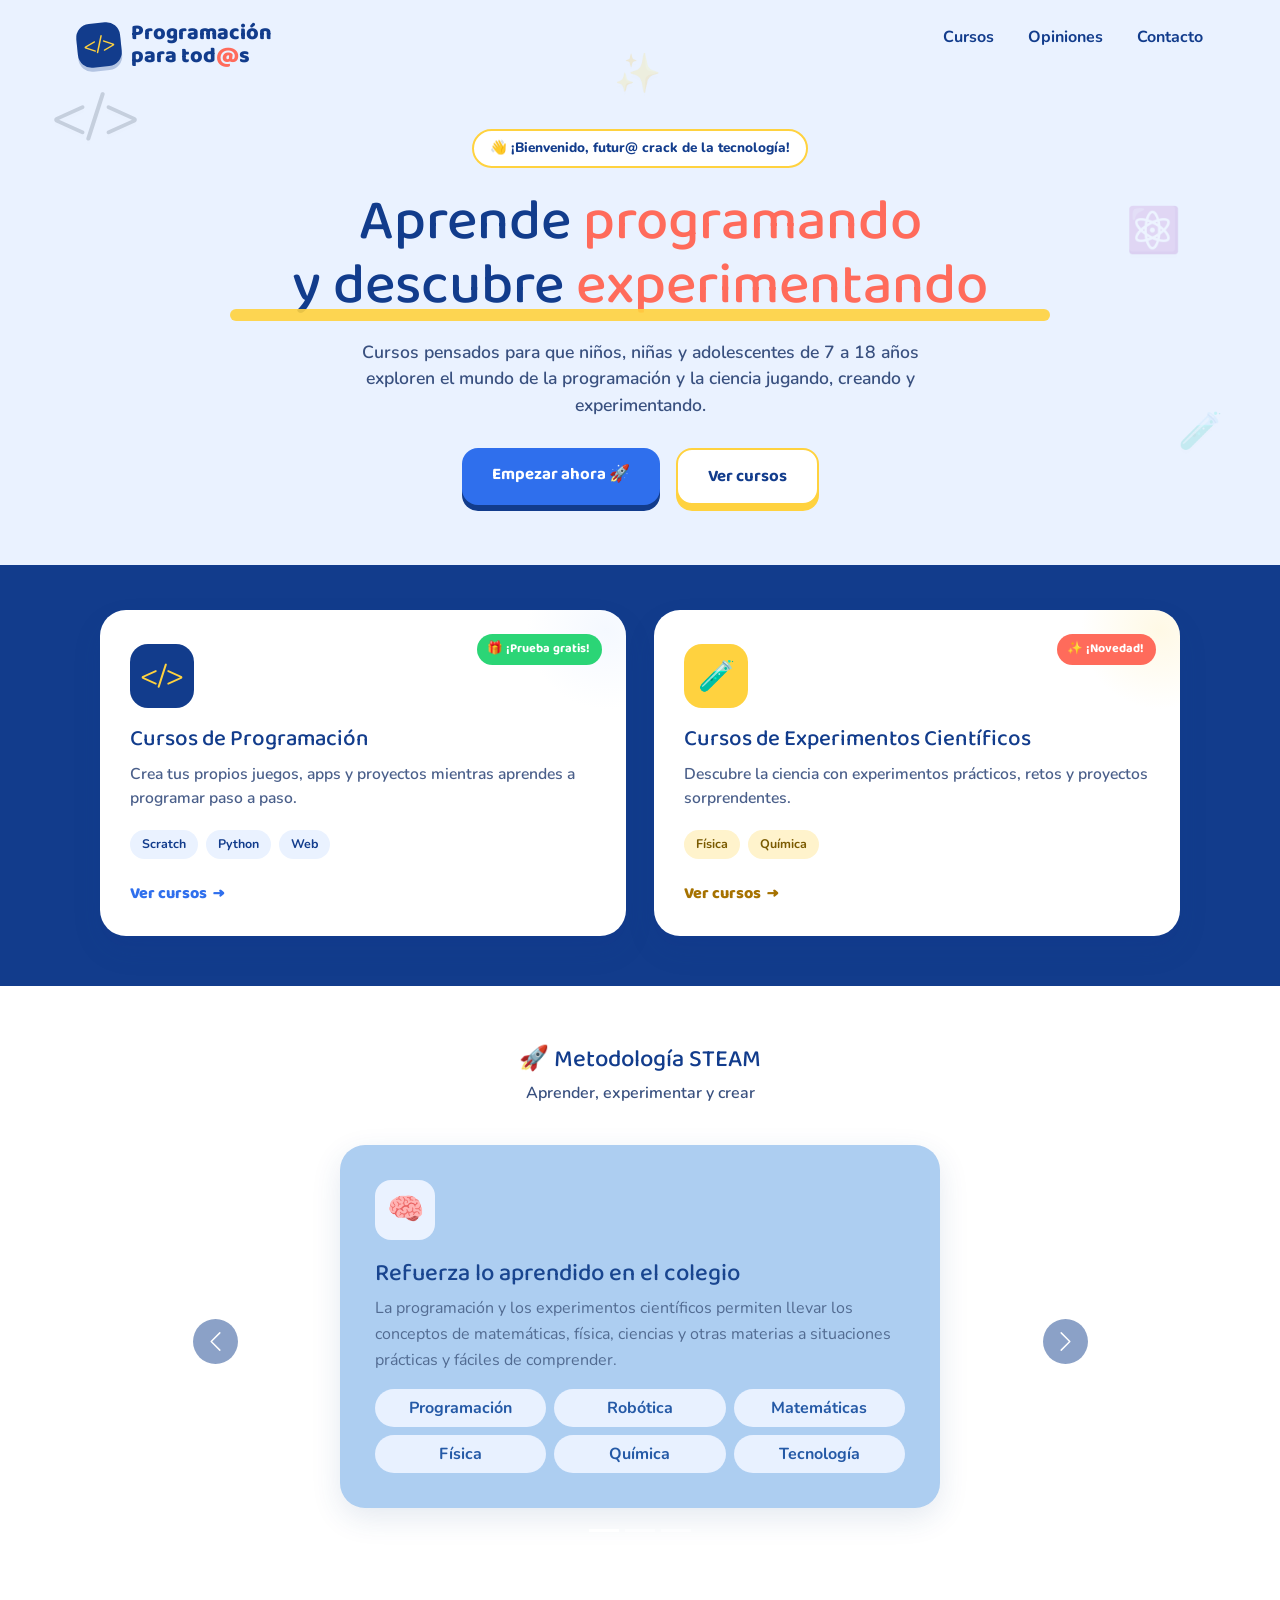
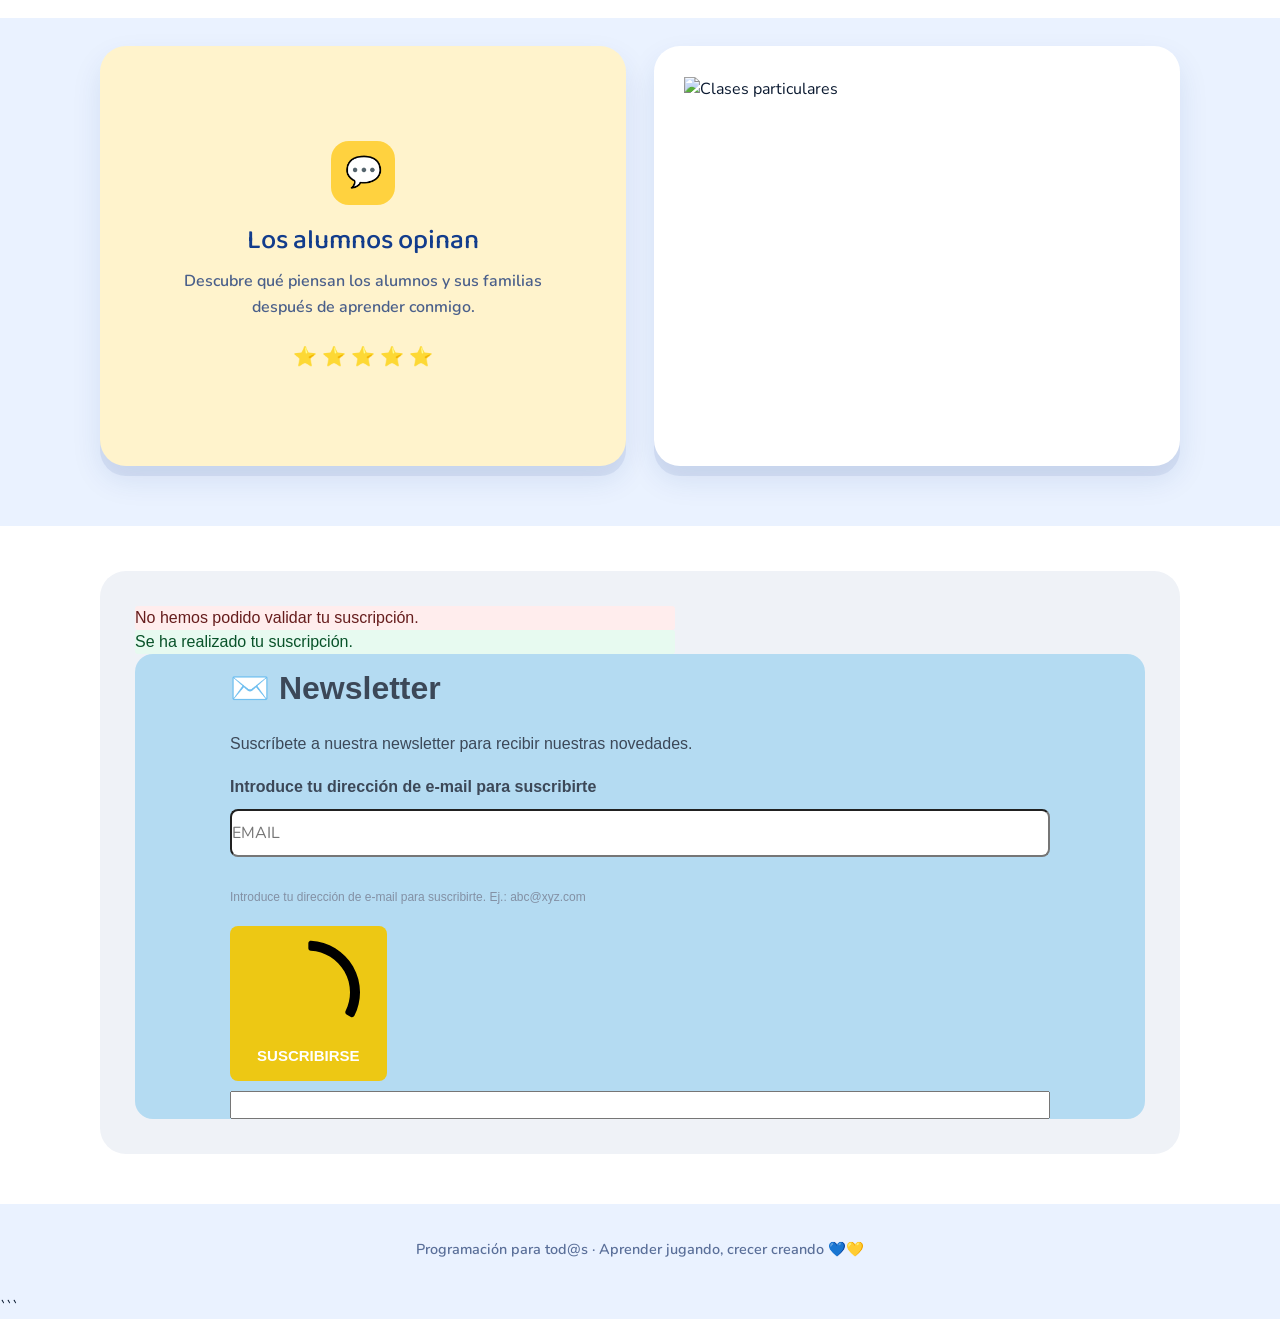
==== commit 6f4390a4: "Fixing errors" ====
--- a/index.html
+++ b/index.html
@@ -1,4 +1,3 @@
-```html
 <!DOCTYPE html>
 <html lang="es">
 
@@ -32,7 +31,7 @@
     >
 
     <title>
-        Programación para tod@s | En directo (7-18 años) | Máx 4 alumnos
+        Programación para tod@s | En directo (7-18 años) | Máx 4
     </title>
 
 
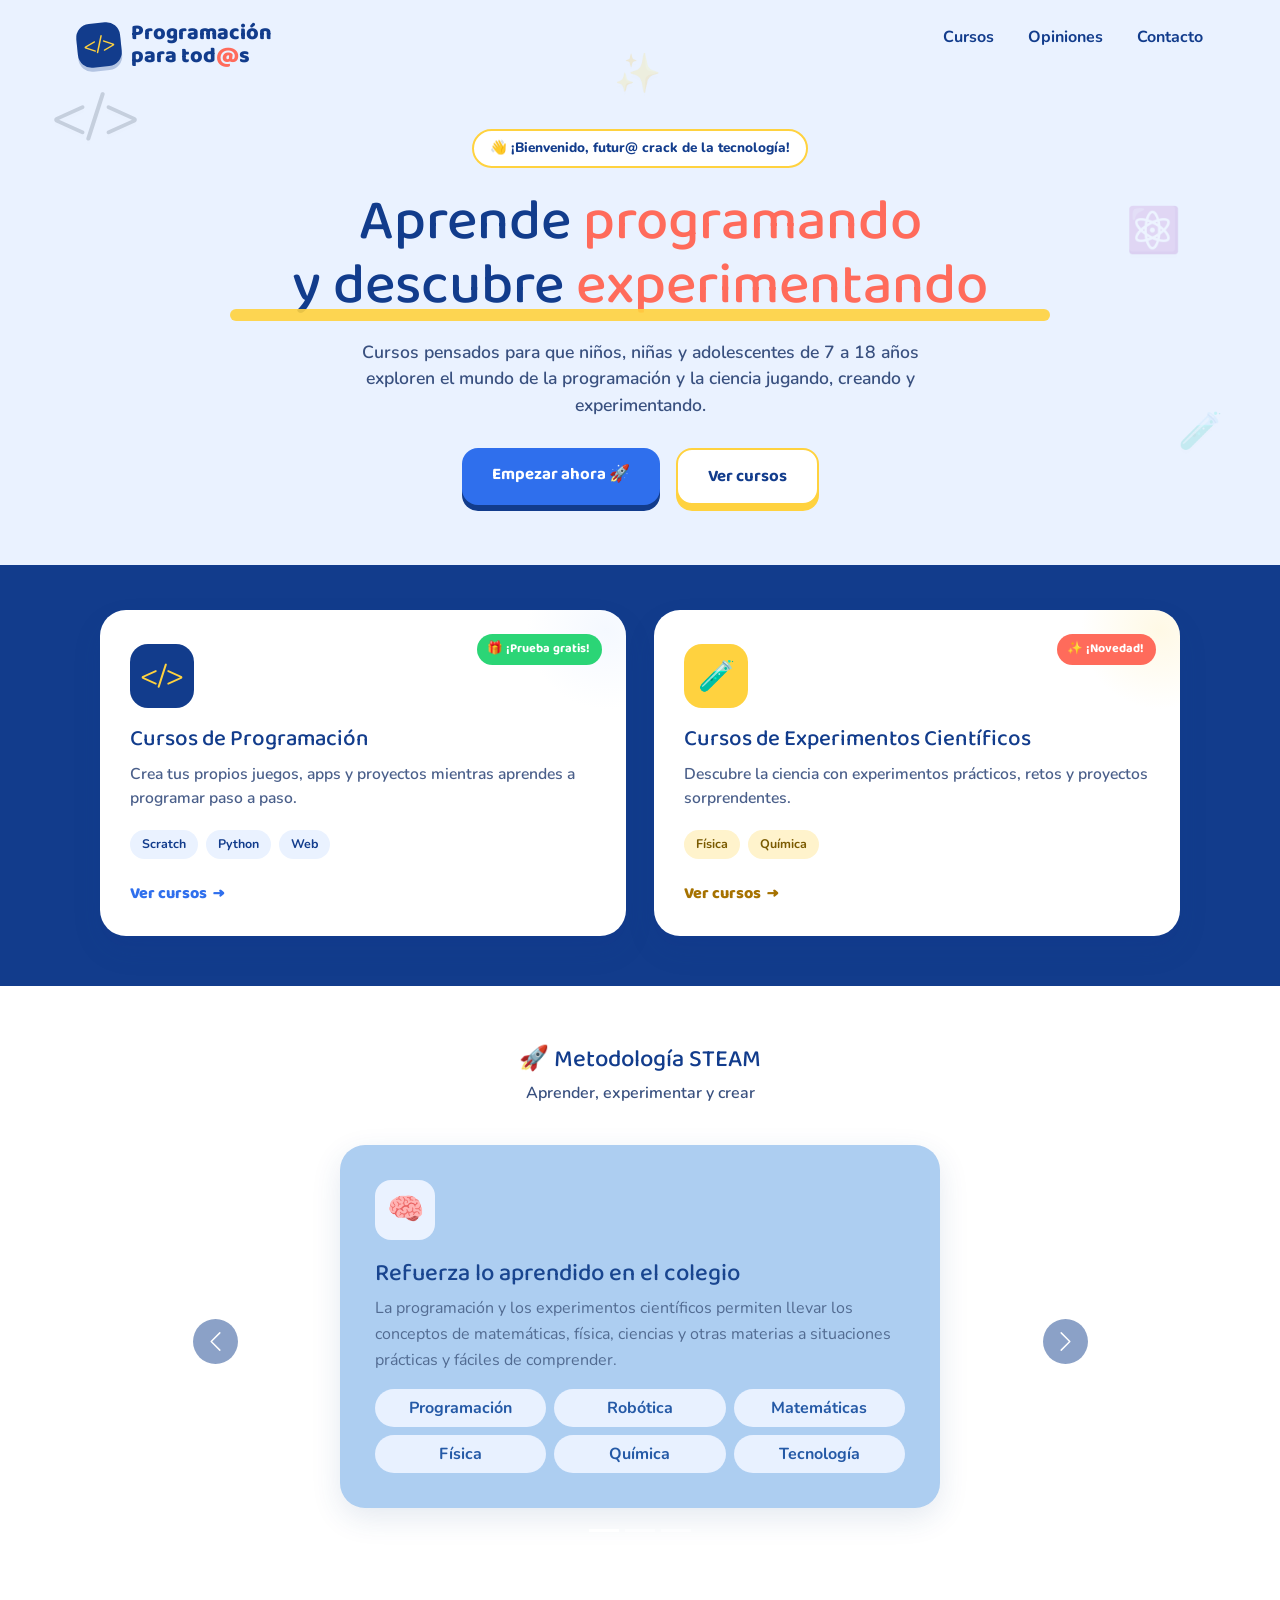
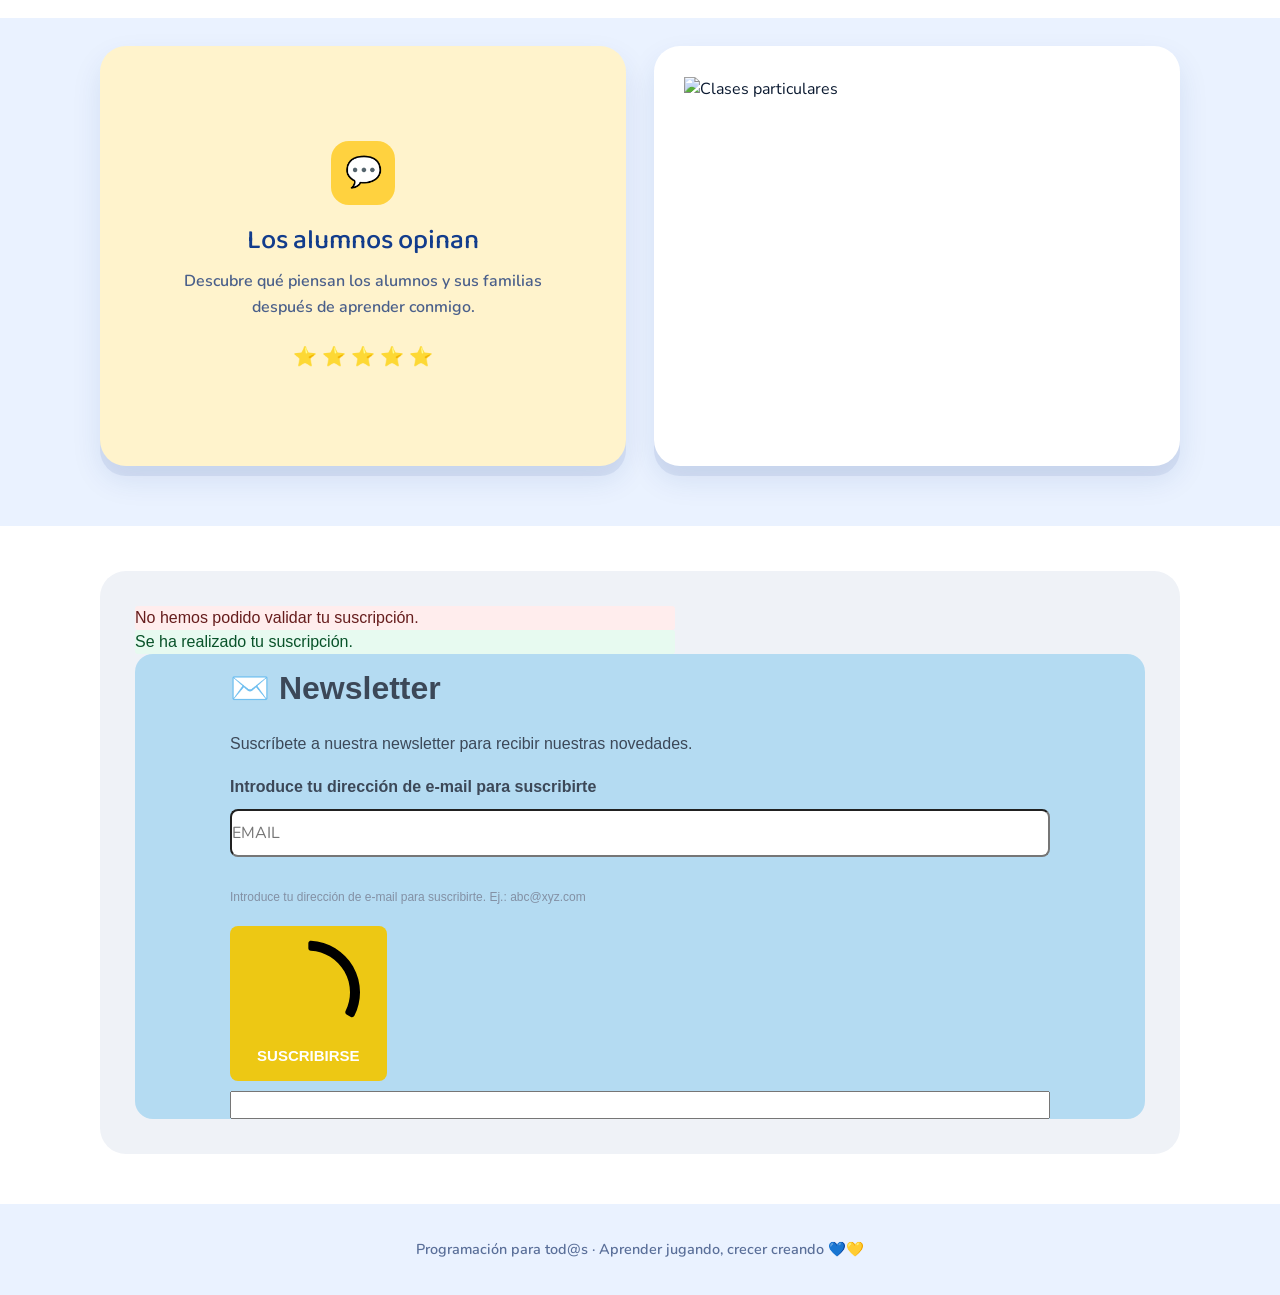
==== commit 9a0603a6: "Improving design" ====
--- a/index.html
+++ b/index.html
@@ -1109,4 +1109,4 @@
 </body>
 
 </html>
-```
+
--- a/style.css
+++ b/style.css
@@ -1734,6 +1734,9 @@
         0 10px 0 rgba(18,60,140,0.08),
         0 14px 30px rgba(18,60,140,0.10);
 }
+.message-card{
+    background-color: #FFF3CC;
+}
 
 
 /* Título de las tarjetas */
@@ -1762,6 +1765,7 @@
 
 .reservation-card {
     overflow: hidden;
+    border: 20px solid #FFF3CC;
 }
 
 
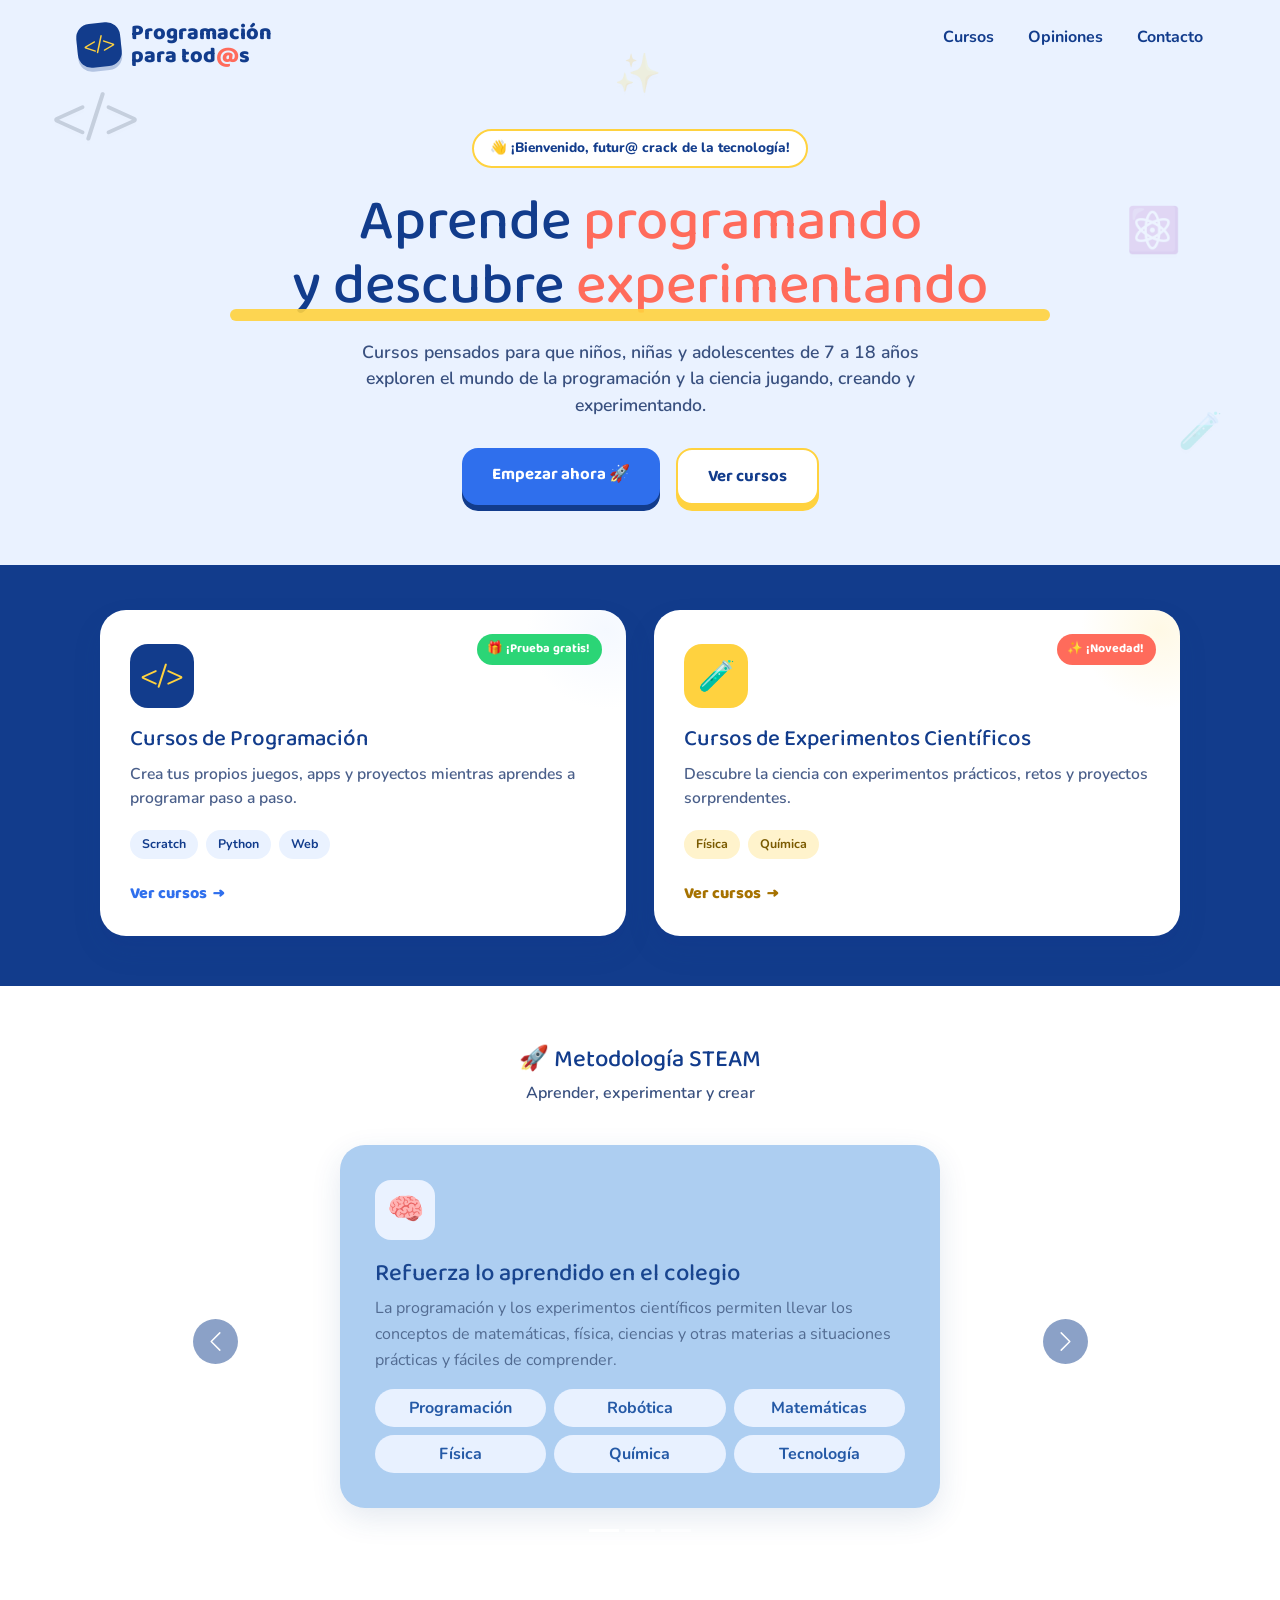
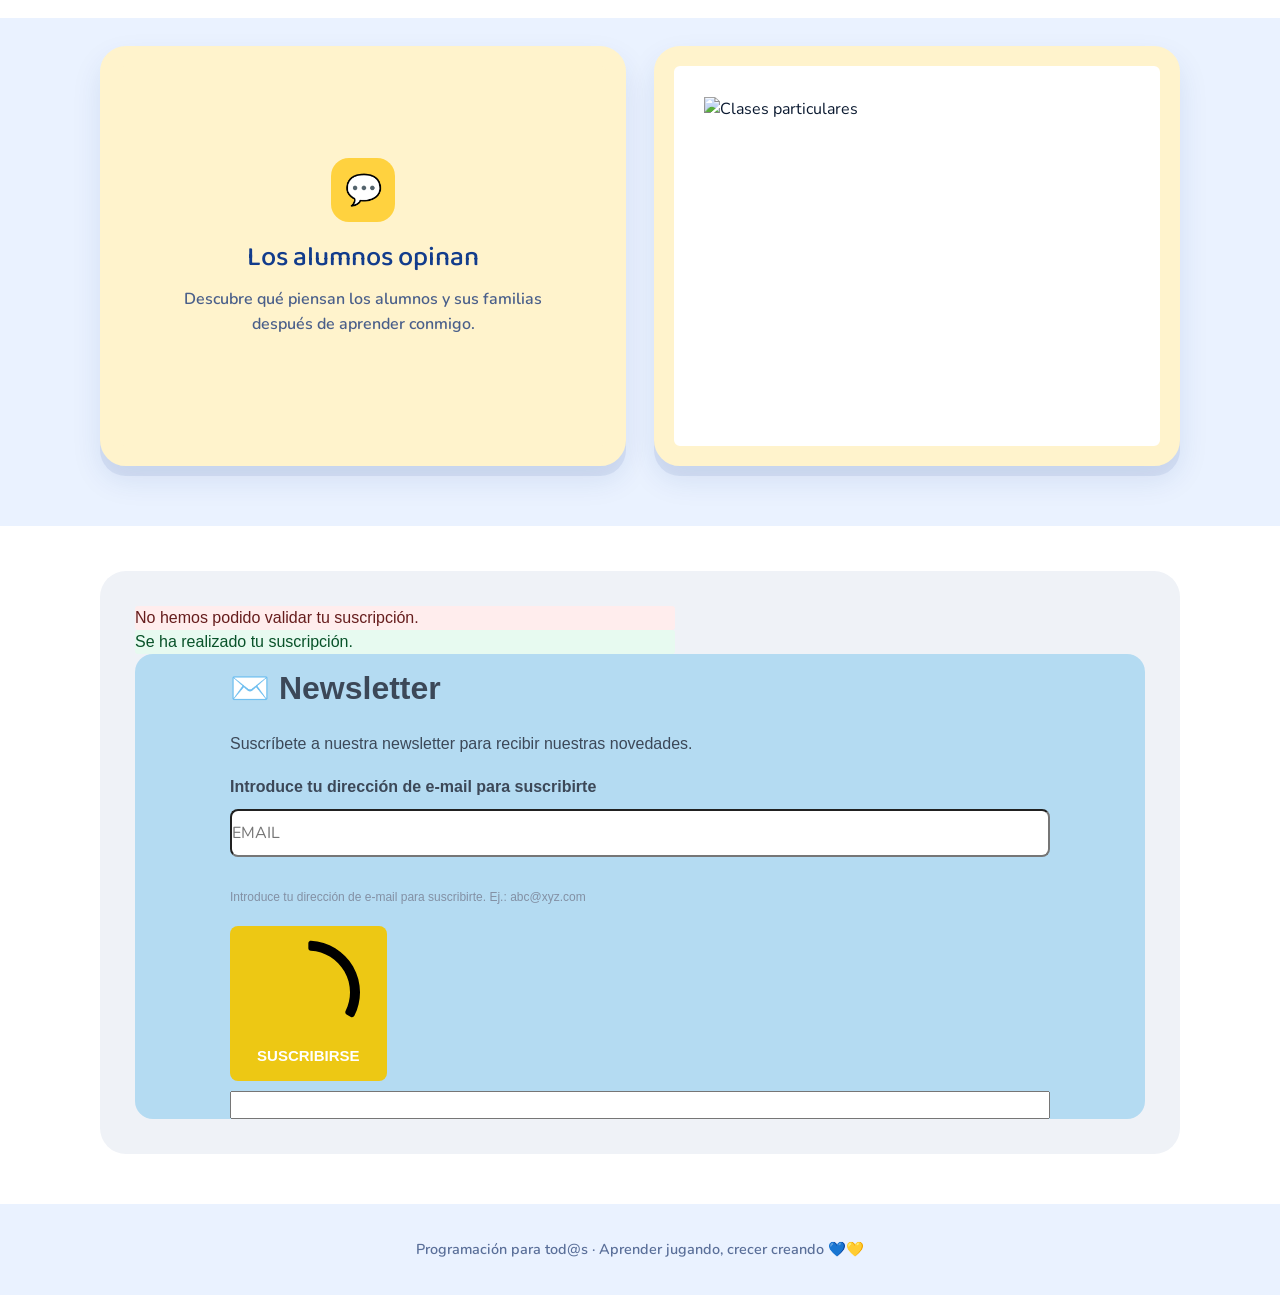
==== commit 1dd1dd62: "Design main page improves" ====
--- a/index.html
+++ b/index.html
@@ -654,10 +654,11 @@
                         Descubre qué piensan los alumnos y sus
                         familias después de aprender conmigo.
                     </p>
-
+                    <!--
                     <div class="stars">
                         ⭐ ⭐ ⭐ ⭐ ⭐
                     </div>
+                    -->
 
                 </div>
 
--- a/style.css
+++ b/style.css
@@ -853,6 +853,8 @@
 
     border-radius: 26px;
 
+    border: 20px solid #FFF3CC;
+    
     min-height: 420px;
 
     padding: 30px;
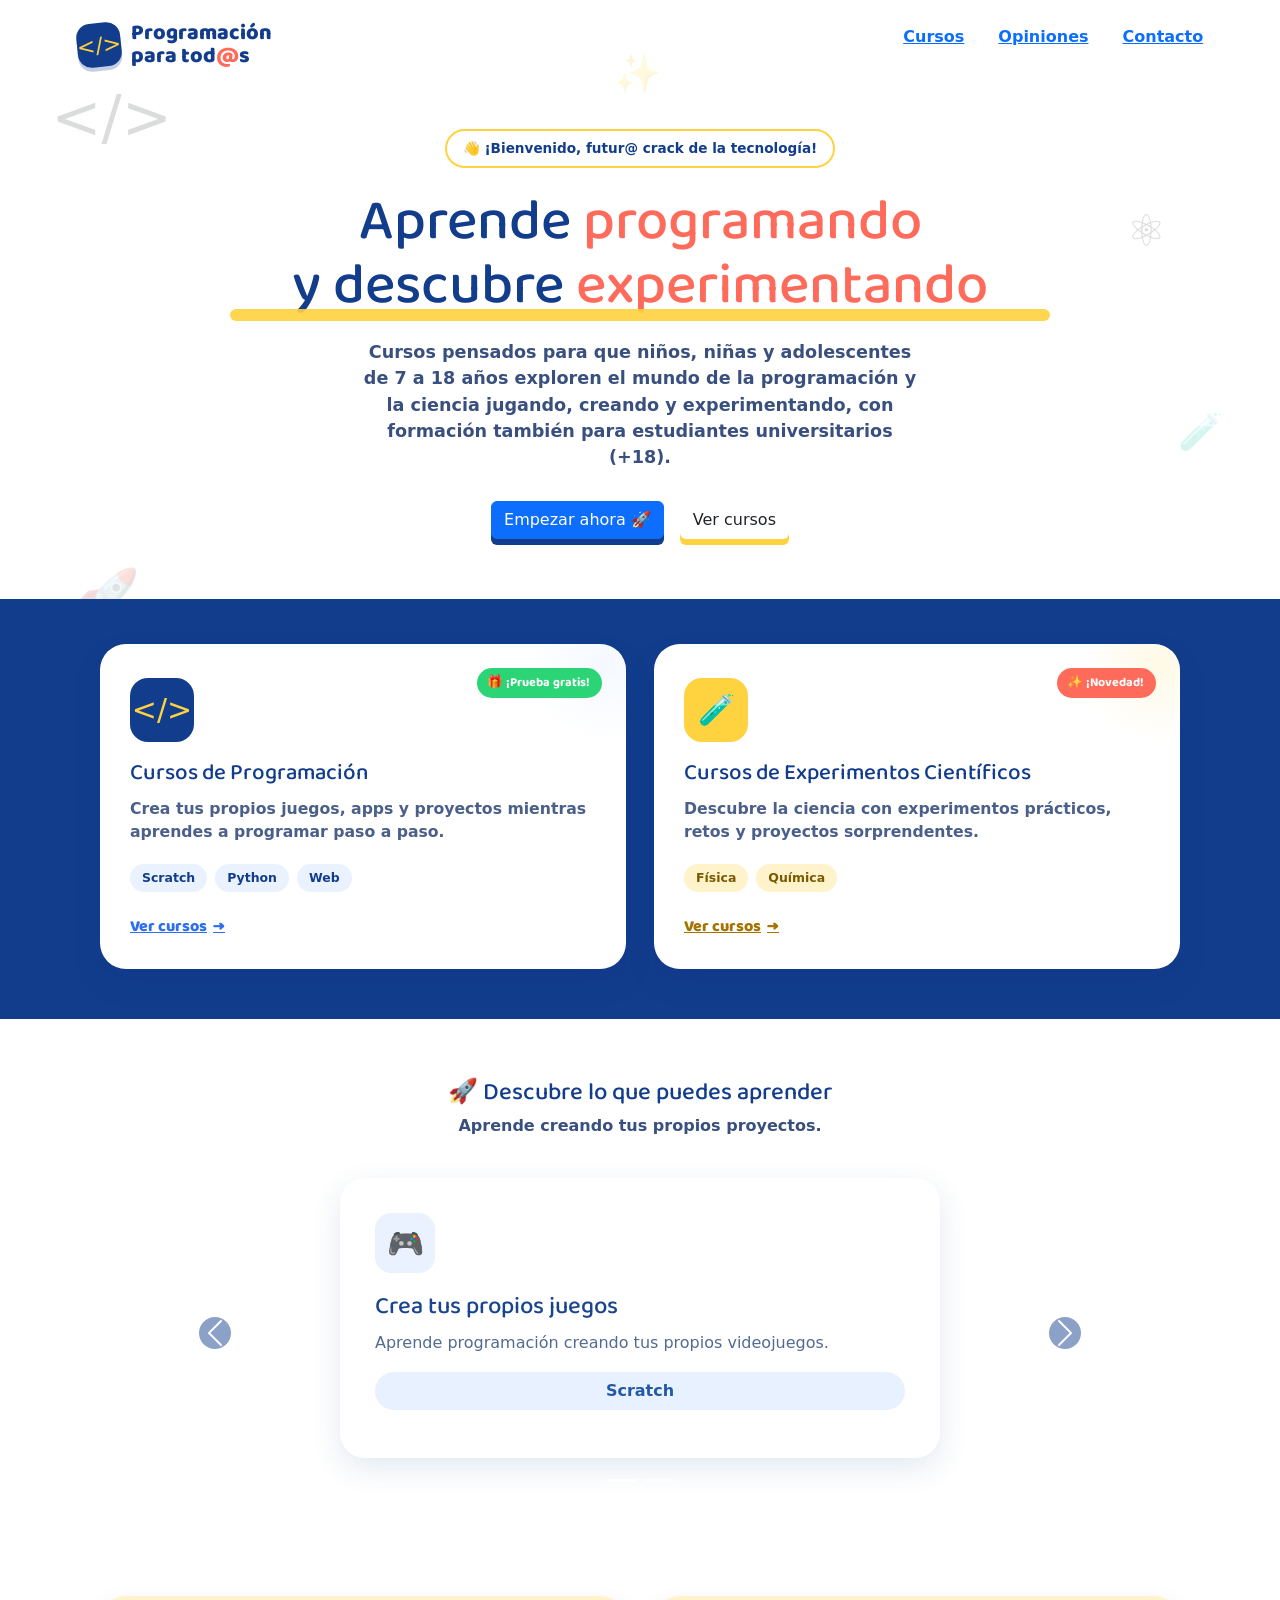
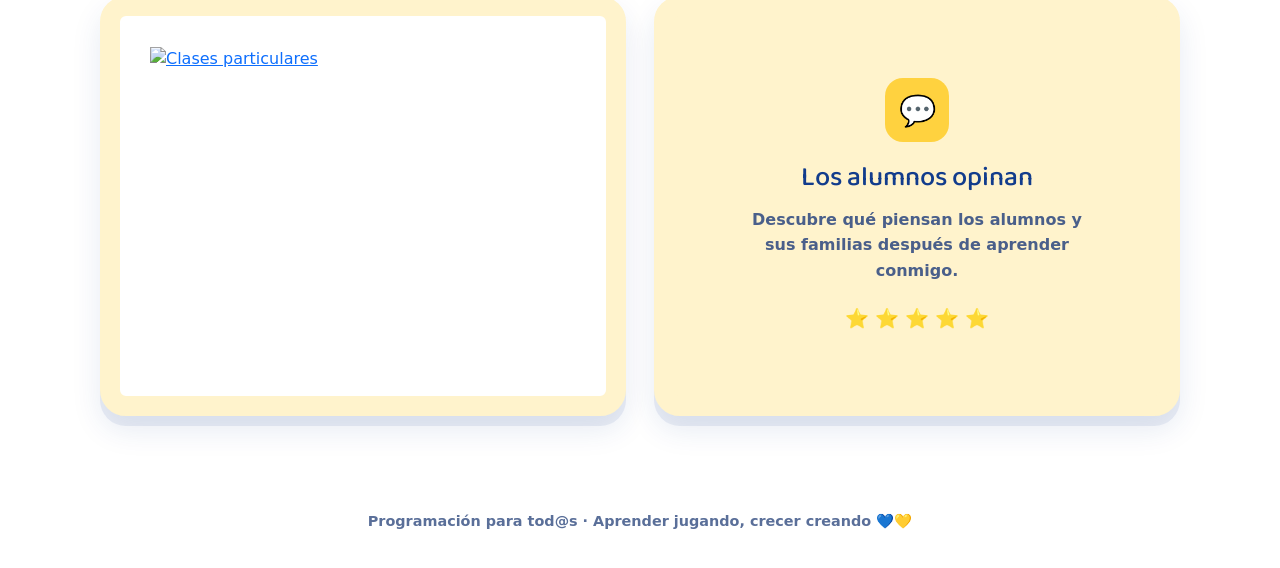
==== commit 546fbf8f: "Last changes" ====
--- a/index.html
+++ b/index.html
@@ -3,47 +3,18 @@
 
 <head>
 
-    <!-- Google tag (gtag.js) -->
-    <script async src="https://www.googletagmanager.com/gtag/js?id=G-0C7W6955H2"></script>
-
-    <script>
-        window.dataLayer = window.dataLayer || [];
-
-        function gtag() {
-            dataLayer.push(arguments);
-        }
-
-        gtag('js', new Date());
-        gtag('config', 'G-0C7W6955H2');
-    </script>
-
-
     <meta charset="UTF-8">
 
-    <meta
-        name="viewport"
-        content="width=device-width, initial-scale=1.0"
-    >
-
-    <meta
-        name="description"
-        content="Clases online de programación y experimentos científicos para niños y adolescentes de 7 a 18 años. Máximo 4 alumnos. Aprende Python, Scratch, MIT App Inventor, IA, HTML, CSS y ciencia de forma práctica, divertida y online."
-    >
-
-    <title>
-        Programación para tod@s | En directo (7-18 años) | Máx 4
-    </title>
+    <meta name="viewport" content="width=device-width, initial-scale=1.0">
+
+    <title>Programación para tod@s</title>
 
 
     <!-- Google Fonts -->
 
     <link rel="preconnect" href="https://fonts.googleapis.com">
 
-    <link
-        rel="preconnect"
-        href="https://fonts.gstatic.com"
-        crossorigin
-    >
+    <link rel="preconnect" href="https://fonts.gstatic.com" crossorigin>
 
     <link
         href="https://fonts.googleapis.com/css2?family=Baloo+2:wght@500;600;700;800&family=Nunito:wght@400;600;700;800&display=swap"
@@ -51,137 +22,62 @@
     >
 
 
-    <!-- Bootstrap CSS -->
+    <!-- CSS -->
+
+    <link rel="stylesheet" href="style.css">
+
+
+    <!-- Favicon -->
 
     <link
-        href="https://cdn.jsdelivr.net/npm/bootstrap@5.3.8/dist/css/bootstrap.min.css"
-        rel="stylesheet"
+        rel="icon"
+        type="image/png"
+        href="./img/logo.png"
     >
-
-
-    <!-- CSS propio -->
-
     <link
-        rel="stylesheet"
-        href="style.css"
-    >
-
-
-    <!-- Favicon -->
-
-    <link
-        rel="shortcut icon"
-        href="./img/favicon.ico"
-    >
-
-
-    <!-- Brevo CSS -->
-
-    <link
-        rel="stylesheet"
-        href="https://sibforms.com/forms/end-form/build/sib-styles.css"
-    >
-
-
-    <!-- GOOGLE SCHEMA SEO -->
-
-    <script type="application/ld+json">
-    {
-        "@context": "https://schema.org",
-        "@type": "EducationalOrganization",
-        "name": "Programación para tod@s",
-        "url": "https://programacionparatodos.es/",
-        "logo": "https://programacionparatodos.es/img/logo.png",
-        "description": "Cursos online en directo de programación y experimentos científicos para niños y adolescentes de 7 a 18 años.",
-        "sameAs": [
-            "https://www.facebook.com/Programacion4Everyone",
-            "https://www.instagram.com/TU_PAGINA"
-        ],
-        "hasCourse": [
-            {
-                "@type": "Course",
-                "name": "Cursos de Programación",
-                "description": "Aprende a crear tus propios juegos, apps y proyectos mientras aprendes a programar paso a paso. Incluye Scratch, Python y desarrollo web.",
-                "provider": {
-                    "@type": "EducationalOrganization",
-                    "name": "Programación para tod@s"
-                },
-                "educationalLevel": "7-18 años",
-                "courseMode": "online",
-                "isAccessibleForFree": false,
-                "offers": {
-                    "@type": "Offer",
-                    "category": "Free trial",
-                    "price": "0",
-                    "priceCurrency": "EUR",
-                    "description": "Primera clase de prueba gratuita, sin compromiso"
-                }
-            },
-            {
-                "@type": "Course",
-                "name": "Cursos de Experimentos Científicos",
-                "description": "Descubre la ciencia con experimentos prácticos, retos y proyectos sorprendentes en física y química.",
-                "provider": {
-                    "@type": "EducationalOrganization",
-                    "name": "Programación para tod@s"
-                },
-                "educationalLevel": "7-18 años",
-                "courseMode": "online",
-                "isAccessibleForFree": false,
-                "offers": {
-                    "@type": "Offer",
-                    "category": "Free trial",
-                    "price": "0",
-                    "priceCurrency": "EUR",
-                    "description": "Primera clase de prueba gratuita, sin compromiso"
-                }
-            }
-        ]
-    }
-    </script>
+    href="https://cdn.jsdelivr.net/npm/bootstrap@5.3.8/dist/css/bootstrap.min.css"
+    rel="stylesheet"
+>
 
 </head>
 
 
 <body>
-
-
-    <!-- FACEBOOK -->
-
-    <div id="fb-root"></div>
-
-    <script
-        async
-        defer
-        crossorigin="anonymous"
-        src="https://connect.facebook.net/es_ES/sdk.js#xfbml=1&version=v23.0">
-    </script>
+  <div id="fb-root"></div>
+
+<script async defer crossorigin="anonymous"
+    src="https://connect.facebook.net/es_ES/sdk.js#xfbml=1&version=v24.0">
+</script>
 
 
     <!-- ==========================================
          FONDO DECORATIVO
          ========================================== -->
 
-    <div
-        class="bg-shapes"
-        aria-hidden="true"
-    >
+    <div class="bg-shapes" aria-hidden="true">
 
         <span>&lt;/&gt;</span>
+
         <span>⚛️</span>
+
         <span>🚀</span>
+
         <span>{ }</span>
+
         <span>🧪</span>
+
         <span>✨</span>
 
     </div>
 
 
+
     <!-- ==========================================
          HEADER
          ========================================== -->
 
     <div id="header"></div>
+
 
 
     <!-- ==========================================
@@ -215,10 +111,11 @@
 
 
         <p>
+
             Cursos pensados para que niños, niñas y
             adolescentes de 7 a 18 años exploren
             el mundo de la programación y la ciencia
-            jugando, creando y experimentando.
+            jugando, creando y experimentando, con formación también para estudiantes universitarios (+18).
         </p>
 
 
@@ -244,6 +141,7 @@
     </section>
 
 
+
     <!-- ==========================================
          SECCIÓN DE CURSOS
          ========================================== -->
@@ -256,29 +154,36 @@
         <div class="courses-grid">
 
 
-            <!-- CURSO PROGRAMACIÓN -->
+            <!-- ======================================
+                 CURSO PROGRAMACIÓN
+                 ====================================== -->
 
             <div class="course-card card-blue">
 
                 <div class="glow"></div>
+
 
                 <span class="badge-new badge-free">
                     🎁 ¡Prueba gratis!
                 </span>
 
+
                 <div class="course-icon">
                     &lt;/&gt;
                 </div>
+
 
                 <h3>
                     Cursos de Programación
                 </h3>
+
 
                 <p>
                     Crea tus propios juegos, apps y proyectos
                     mientras aprendes a programar paso a paso.
                 </p>
 
+
                 <div class="tag-row">
 
                     <span class="tag">
@@ -294,41 +199,52 @@
                     </span>
 
                 </div>
+
 
                 <a
                     href="cursos_programacion.html"
                     class="card-link"
                 >
                     Ver cursos
-                    <span class="arrow">→</span>
+                    <span class="arrow">
+                        →
+                    </span>
                 </a>
 
             </div>
 
 
-            <!-- CURSO EXPERIMENTOS -->
+
+            <!-- ======================================
+                 CURSO EXPERIMENTOS
+                 ====================================== -->
 
             <div class="course-card card-yellow">
 
                 <div class="glow"></div>
+
 
                 <span class="badge-new">
                     ✨ ¡Novedad!
                 </span>
 
+
                 <div class="course-icon">
                     🧪
                 </div>
+
 
                 <h3>
                     Cursos de Experimentos Científicos
                 </h3>
+
 
                 <p>
                     Descubre la ciencia con experimentos
                     prácticos, retos y proyectos sorprendentes.
                 </p>
 
+
                 <div class="tag-row">
 
                     <span class="tag">
@@ -341,294 +257,178 @@
 
                 </div>
 
+
                 <a
-                    href="cursos.html"
+                    href="cursos_experimentos.html"
                     class="card-link"
                 >
                     Ver cursos
-                    <span class="arrow">→</span>
+                    <span class="arrow">
+                        →
+                    </span>
                 </a>
 
             </div>
 
+
         </div>
 
     </section>
-
-
-    <!-- ==========================================
-         CARRUSEL STEAM
-         ========================================== -->
-
-    <section class="carousel-section">
-
-
-        <!-- TÍTULO -->
-
-        <div class="section-head">
-
-            <div class="section-head-content">
-
-                <h2>
-                    🚀 Metodología STEAM
-                </h2>
-
-                <p>
-                    Aprender, experimentar y crear
-                </p>
-
-            </div>
-
-        </div>
-
-
-        <!-- CARRUSEL -->
-
-        <div
-            id="cursosCarousel"
-            class="carousel slide"
-            data-bs-ride="carousel"
-            data-bs-interval="4000"
-        >
-
-
-            <!-- INDICADORES -->
-
-            <div class="carousel-indicators">
-
-                <button
-                    type="button"
-                    data-bs-target="#cursosCarousel"
-                    data-bs-slide-to="0"
-                    class="active"
-                    aria-current="true"
-                    aria-label="Slide 1"
-                ></button>
-
-                <button
-                    type="button"
-                    data-bs-target="#cursosCarousel"
-                    data-bs-slide-to="1"
-                    aria-label="Slide 2"
-                ></button>
-
-                <button
-                    type="button"
-                    data-bs-target="#cursosCarousel"
-                    data-bs-slide-to="2"
-                    aria-label="Slide 3"
-                ></button>
-
-            </div>
-
-
-            <!-- CONTENIDO -->
-
-            <div class="carousel-inner">
-
-
-                <!-- SLIDE 1 -->
-
-                <div class="carousel-item active">
-
-                    <div class="carousel-card carousel-blue">
-
-                        <div class="carousel-icon">
-                            🧠
-                        </div>
-
-                        <h3>
-                            Refuerza lo aprendido en el colegio
-                        </h3>
-
-                        <p>
-                            La programación y los experimentos científicos
-                            permiten llevar los conceptos de matemáticas,
-                            física, ciencias y otras materias a situaciones
-                            prácticas y fáciles de comprender.
-                        </p>
-
-                        <div class="carousel-tags">
-
-                            <span class="carousel-tag">
-                                Programación
-                            </span>
-
-                            <span class="carousel-tag">
-                                Robótica
-                            </span>
-
-                            <span class="carousel-tag">
-                                Matemáticas
-                            </span>
-
-                            <span class="carousel-tag">
-                                Física
-                            </span>
-
-                            <span class="carousel-tag">
-                                Química
-                            </span>
-
-                            <span class="carousel-tag">
-                                Tecnología
-                            </span>
-
-                        </div>
-
-                    </div>
-
-                </div>
-
-
-                <!-- SLIDE 2 -->
-
-                <div class="carousel-item">
-
-                    <div class="carousel-card carousel-yellow">
-
-                        <div class="carousel-icon">
-                            🔢
-                        </div>
-
-                        <h3>
-                            Desarrolla el razonamiento lógico
-                        </h3>
-
-                        <p>
-                            Programar implica ordenar ideas, reconocer
-                            patrones, plantear estrategias y resolver
-                            problemas paso a paso, fortaleciendo el
-                            pensamiento lógico y matemático.
-                        </p>
-
-                        <div class="carousel-tags">
-
-                            <span class="carousel-tag">
-                                Matemáticas
-                            </span>
-
-                            <span class="carousel-tag">
-                                Resolución de problemas
-                            </span>
-
-                            <span class="carousel-tag">
-                                Organizar ideas
-                            </span>
-
-                        </div>
-
-                    </div>
-
-                </div>
-
-
-                <!-- SLIDE 3 -->
-
-                <div class="carousel-item">
-
-                    <div class="carousel-card carousel-blue">
-
-                        <div class="carousel-icon">
-                            🎮
-                        </div>
-
-                        <h3>
-                            Aprende jugando y creando
-                        </h3>
-
-                        <p>
-                            Cuando los niños crean sus propios juegos,
-                            programas o experimentos, aprender deja de
-                            ser memorizar y se convierte en una experiencia
-                            práctica, divertida y motivadora.
-                        </p>
-
-                        <div class="carousel-tags">
-
-                            <span class="carousel-tag">
-                                Scratch
-                            </span>
-
-                            <span class="carousel-tag">
-                                Páginas web
-                            </span>
-
-                            <span class="carousel-tag">
-                                Python
-                            </span>
-
-                            <span class="carousel-tag">
-                                MIT App Inventor
-                            </span>
-
-                            <span class="carousel-tag">
-                                Inteligencia Artificial
-                            </span>
-
-                            <span class="carousel-tag">
-                                Experimentos de ciencias
-                            </span>
-
-                        </div>
-
-                    </div>
-
-                </div>
-
-
-            </div>
-
-
-            <!-- BOTÓN ANTERIOR -->
+<section class="carousel-section">
+
+    <div class="section-head">
+        <h2>🚀 Descubre lo que puedes aprender</h2>
+
+        <p>
+            Aprende creando tus propios proyectos.
+        </p>
+    </div>
+
+
+    <div
+        id="cursosCarousel"
+        class="carousel slide"
+        data-bs-ride="carousel"
+        data-bs-interval="4000"
+
+    >
+
+        <!-- INDICADORES -->
+
+        <div class="carousel-indicators">
 
             <button
-                class="carousel-control-prev"
                 type="button"
                 data-bs-target="#cursosCarousel"
-                data-bs-slide="prev"
-            >
-
-                <span
-                    class="carousel-control-prev-icon"
-                    aria-hidden="true"
-                ></span>
-
-                <span class="visually-hidden">
-                    Anterior
-                </span>
-
+                data-bs-slide-to="0"
+                class="active"
+                aria-current="true"
+                aria-label="Slide 1">
             </button>
 
-
-            <!-- BOTÓN SIGUIENTE -->
-
             <button
-                class="carousel-control-next"
                 type="button"
                 data-bs-target="#cursosCarousel"
-                data-bs-slide="next"
-            >
-
-                <span
-                    class="carousel-control-next-icon"
-                    aria-hidden="true"
-                ></span>
-
-                <span class="visually-hidden">
-                    Siguiente
-                </span>
-
+                data-bs-slide-to="1"
+                aria-label="Slide 2">
             </button>
 
-
         </div>
 
-    </section>
-
-
-    <!-- ==========================================
-         OPINIONES
+
+        <!-- CONTENIDO DEL CARRUSEL -->
+
+        <div class="carousel-inner">
+
+
+            <!-- SLIDE 1 -->
+
+            <div class="carousel-item active">
+
+                <div class="carousel-card">
+
+                    <div class="carousel-icon">
+                        🎮
+                    </div>
+
+                    <h3>
+                        Crea tus propios juegos
+                    </h3>
+
+                    <p>
+                        Aprende programación creando
+                        tus propios videojuegos.
+                    </p>
+
+                    <span class="carousel-tag">
+                        Scratch
+                    </span>
+
+                </div>
+
+            </div>
+
+
+            <!-- SLIDE 2 -->
+
+            <div class="carousel-item">
+
+                <div class="carousel-card">
+
+                    <div class="carousel-icon">
+                        🐍
+                    </div>
+
+                    <h3>
+                        Aprende Python
+                    </h3>
+
+                    <p>
+                        Descubre Python mediante proyectos
+                        divertidos y prácticos.
+                    </p>
+
+                    <span class="carousel-tag">
+                        Python
+                    </span>
+
+                </div>
+
+            </div>
+
+
+        </div>
+
+
+        <!-- BOTÓN ANTERIOR -->
+
+        <button
+            class="carousel-control-prev"
+            type="button"
+            data-bs-target="#cursosCarousel"
+            data-bs-slide="prev"
+        >
+
+            <span
+                class="carousel-control-prev-icon"
+                aria-hidden="true">
+            </span>
+
+            <span class="visually-hidden">
+                Anterior
+            </span>
+
+        </button>
+
+
+        <!-- BOTÓN SIGUIENTE -->
+
+        <button
+            class="carousel-control-next"
+            type="button"
+            data-bs-target="#cursosCarousel"
+            data-bs-slide="next"
+        >
+
+            <span
+                class="carousel-control-next-icon"
+                aria-hidden="true">
+            </span>
+
+            <span class="visually-hidden">
+                Siguiente
+            </span>
+
+        </button>
+
+    </div>
+
+</section>
+
+
+    <!-- ==========================================
+         SEGUNDA FILA:
+         OPINIONES + LOS ALUMNOS OPINAN
          ========================================== -->
 
     <section class="reviews-section">
@@ -636,41 +436,18 @@
         <div class="reviews-grid">
 
 
-            <!-- LOS ALUMNOS OPINAN -->
-
-            <div class="grid-box students-opinion">
-
-                <div class="student-opinion-content">
-
-                    <div class="student-opinion-icon">
-                        💬
-                    </div>
-
-                    <h2>
-                        Los alumnos opinan
-                    </h2>
-
-                    <p>
-                        Descubre qué piensan los alumnos y sus
-                        familias después de aprender conmigo.
-                    </p>
-                    <!--
-                    <div class="stars">
-                        ⭐ ⭐ ⭐ ⭐ ⭐
-                    </div>
-                    -->
-
-                </div>
-
-            </div>
-
-
-            <!-- OPINIONES -->
+            <!-- ======================================
+                 OPINIONES
+                 ====================================== -->
 
             <div
                 class="grid-box"
                 id="opiniones"
             >
+
+            
+
+
 
                 <!-- TusClasesParticulares Reviews -->
 
@@ -726,241 +503,50 @@
             </div>
 
 
+
+            <!-- ======================================
+                 LOS ALUMNOS OPINAN
+                 ====================================== -->
+
+            <div class="grid-box students-opinion">
+
+                <div class="student-opinion-content">
+
+
+                    <div class="student-opinion-icon">
+                        💬
+                    </div>
+
+
+                    <h2>
+                        Los alumnos opinan
+                    </h2>
+
+
+                    <p>
+                        Descubre qué piensan los alumnos y sus
+                        familias después de aprender conmigo.
+                    </p>
+
+
+                    <div class="stars">
+                        ⭐ ⭐ ⭐ ⭐ ⭐
+                    </div>
+
+
+                </div>
+
+            </div>
+
+
         </div>
 
     </section>
-
-
-    <!-- ==========================================
-         NEWSLETTER
-         ========================================== -->
-
-    <section class="newsletter-section">
-
-        <div class="newsletter-wrapper">
-
-            <div class="newsletter-card">
-
-                <div class="sib-form">
-
-                    <div
-                        id="sib-form-container"
-                        class="sib-form-container"
-                    >
-
-
-                        <!-- ERROR -->
-
-                        <div
-                            id="error-message"
-                            class="sib-form-message-panel"
-                            style="font-family:Helvetica,sans-serif;font-size:16px;text-align:left;color:#661d1d;background-color:#ffeded;border-color:#ff4949;border-radius:3px;max-width:540px;"
-                        >
-
-                            <div class="sib-form-message-panel__text sib-form-message-panel__text--center">
-
-                                <span class="sib-form-message-panel__inner-text">
-                                    No hemos podido validar tu suscripción.
-                                </span>
-
-                            </div>
-
-                        </div>
-
-
-                        <!-- ÉXITO -->
-
-                        <div
-                            id="success-message"
-                            class="sib-form-message-panel"
-                            style="font-family:Helvetica,sans-serif;font-size:16px;text-align:left;color:#085229;background-color:#e7faf0;border-color:#13ce66;border-radius:3px;max-width:540px;"
-                        >
-
-                            <div class="sib-form-message-panel__text sib-form-message-panel__text--center">
-
-                                <span class="sib-form-message-panel__inner-text">
-                                    Se ha realizado tu suscripción.
-                                </span>
-
-                            </div>
-
-                        </div>
-
-
-                        <!-- CONTENEDOR FORMULARIO -->
-
-                        <div
-                            id="sib-container"
-                            class="sib-container--large sib-container--vertical"
-                        >
-
-                            <form
-                                id="sib-form"
-                                method="POST"
-                                action="https://79832197.sibforms.com/serve/[base64]"
-                                data-type="subscription"
-                            >
-
-
-                                <!-- TÍTULO -->
-
-                                <div style="padding: 8px 0;">
-
-                                    <div
-                                        class="sib-form-block"
-                                        style="font-family:Helvetica,sans-serif;font-size:32px;font-weight:700;text-align:left;color:#3C4858;background-color:transparent;"
-                                    >
-
-                                        <p>
-                                            ✉️ Newsletter
-                                        </p>
-
-                                    </div>
-
-                                </div>
-
-
-                                <!-- TEXTO -->
-
-                                <div style="padding: 8px 0;">
-
-                                    <div
-                                        class="sib-form-block"
-                                        style="font-family:Helvetica,sans-serif;font-size:16px;text-align:left;color:#3C4858;background-color:transparent;"
-                                    >
-
-                                        <div class="sib-text-form-block">
-
-                                            <p>
-                                                Suscríbete a nuestra newsletter
-                                                para recibir nuestras novedades.
-                                            </p>
-
-                                        </div>
-
-                                    </div>
-
-                                </div>
-
-
-                                <!-- EMAIL -->
-
-                                <div style="padding: 8px 0;">
-
-                                    <div class="sib-input sib-form-block">
-
-                                        <div class="form__entry entry_block">
-
-                                            <div class="form__label-row">
-
-                                                <label
-                                                    class="entry__label"
-                                                    style="font-weight:700;text-align:left;font-family:Helvetica,sans-serif;font-size:16px;color:#3c4858;"
-                                                    for="EMAIL"
-                                                    data-required="*"
-                                                >
-                                                    Introduce tu dirección de e-mail para suscribirte
-                                                </label>
-
-
-                                                <div class="entry__field">
-
-                                                    <input
-                                                        class="input"
-                                                        type="text"
-                                                        id="EMAIL"
-                                                        name="EMAIL"
-                                                        autocomplete="off"
-                                                        placeholder="EMAIL"
-                                                        data-required="true"
-                                                        required
-                                                    >
-
-                                                </div>
-
-                                            </div>
-
-
-                                            <label class="entry__error entry__error--primary"></label>
-
-
-                                            <label
-                                                class="entry__specification"
-                                                style="font-family:Helvetica,sans-serif;font-size:12px;text-align:left;color:#8390A4;"
-                                            >
-                                                Introduce tu dirección de e-mail para suscribirte.
-                                                Ej.: abc@xyz.com
-                                            </label>
-
-                                        </div>
-
-                                    </div>
-
-                                </div>
-
-
-                                <!-- BOTÓN -->
-
-                                <div style="padding: 8px 0;">
-
-                                    <div
-                                        class="sib-form-block"
-                                        style="text-align:left"
-                                    >
-
-                                        <button
-                                            class="sib-form-block__button sib-form-block__button-with-loader"
-                                            style="font-family:Helvetica,sans-serif;font-size:16px;font-weight:700;color:#FFFFFF;background-color:#edc814;border-width:0;border-radius:8px;"
-                                            form="sib-form"
-                                            type="submit"
-                                        >
-
-                                            <svg
-                                                class="icon clickable__icon progress-indicator__icon sib-hide-loader-icon"
-                                                viewBox="0 0 512 512"
-                                            >
-
-                                                <path d="M460.116 373.846l-20.823-12.022c-5.541-3.199-7.54-10.159-4.663-15.874 30.137-59.886 28.343-131.652-5.386-189.946-33.641-58.394-94.896-95.833-161.827-99.676C261.028 55.961 256 50.751 256 44.352V20.309c0-6.904 5.808-12.337 12.703-11.982 83.556 4.306 160.163 50.864 202.11 123.677 42.063 72.696 44.079 162.316 6.031 236.832-3.14 6.148-10.75 8.461-16.728 5.01z"/>
-
-                                            </svg>
-
-                                            SUSCRIBIRSE
-
-                                        </button>
-
-                                    </div>
-
-                                </div>
-
-
-                                <!-- CAMPOS OCULTOS -->
-
-                                <input
-                                    type="text"
-                                    name="email_address_check"
-                                    value=""
-                                    class="input--hidden"
-                                >
-
-                                <input
-                                    type="hidden"
-                                    name="locale"
-                                    value="es"
-                                >
-
-                            </form>
-
-                        </div>
-
-                    </div>
-
-                </div>
-
-            </div>
-
-        </div>
-
-    </section>
+ <div class="fb-page"
+data-href="https://www.facebook.com/Programacion4Everyone/"
+data-width="340"
+data-hide-cover="false"
+data-show-facepile="true"></div>
 
 
     <!-- ==========================================
@@ -1004,11 +590,11 @@
                 con una primera clase totalmente gratuita.
             </p>
 
-
+<!--
             <div class="popup-highlight">
                 💻 Niños y adolescentes de 7 a 18 años
             </div>
-
+-->
 
             <a
                 href="https://wa.me/34634059171?text=Hola%2C%20quiero%20informaci%C3%B3n%20sobre%20la%20clase%20de%20prueba%20gratis%20de%20programaci%C3%B3n"
@@ -1030,6 +616,7 @@
     </div>
 
 
+
     <!-- ==========================================
          FOOTER
          ========================================== -->
@@ -1042,72 +629,18 @@
     </footer>
 
 
-    <!-- ==========================================
-         JAVASCRIPT
+
+    <!-- ==========================================
+         JAVASCRIPT DEL POPUP, DEL CARROUSEL Y DEL HEADER
          ========================================== -->
 
     <script src="popup.js"></script>
-
     <script src="header.js"></script>
-
-
-    <!-- Bootstrap JS -->
-
     <script
-        src="https://cdn.jsdelivr.net/npm/bootstrap@5.3.8/dist/js/bootstrap.bundle.min.js">
+    src="https://cdn.jsdelivr.net/npm/bootstrap@5.3.8/dist/js/bootstrap.bundle.min.js">
     </script>
 
 
-    <!-- Brevo -->
-
-    <script>
-
-        window.REQUIRED_CODE_ERROR_MESSAGE =
-            'Elige un código de país';
-
-        window.LOCALE = 'es';
-
-        window.EMAIL_INVALID_MESSAGE =
-            "La información que has proporcionado no es válida. Compruebe el formato del campo e inténtalo de nuevo.";
-
-        window.REQUIRED_ERROR_MESSAGE =
-            "Este campo no puede quedarse vacío.";
-
-        window.GENERIC_INVALID_MESSAGE =
-            "La información que has proporcionado no es válida. Compruebe el formato del campo e inténtalo de nuevo.";
-
-        window.translation = {
-
-            common: {
-
-                selectedList:
-                    '{quantity} lista seleccionada',
-
-                selectedLists:
-                    '{quantity} listas seleccionadas',
-
-                selectedOption:
-                    '{quantity} seleccionado',
-
-                selectedOptions:
-                    '{quantity} seleccionados'
-
-            }
-
-        };
-
-        var AUTOHIDE = Boolean(0);
-
-    </script>
-
-
-    <script
-        defer
-        src="https://sibforms.com/forms/end-form/build/main.js">
-    </script>
-
-
 </body>
 
-</html>
-
+</html>
--- a/style.css
+++ b/style.css
@@ -2283,4 +2283,9 @@
     border-radius: 8px !important;
     font-size: 15px !important;
 }
-    +/* ==========================================
+   CURSOS PROGRAMACION
+   ========================================== */
+#cursos_programacion{
+    background-color:  #EAF2FF;
+}
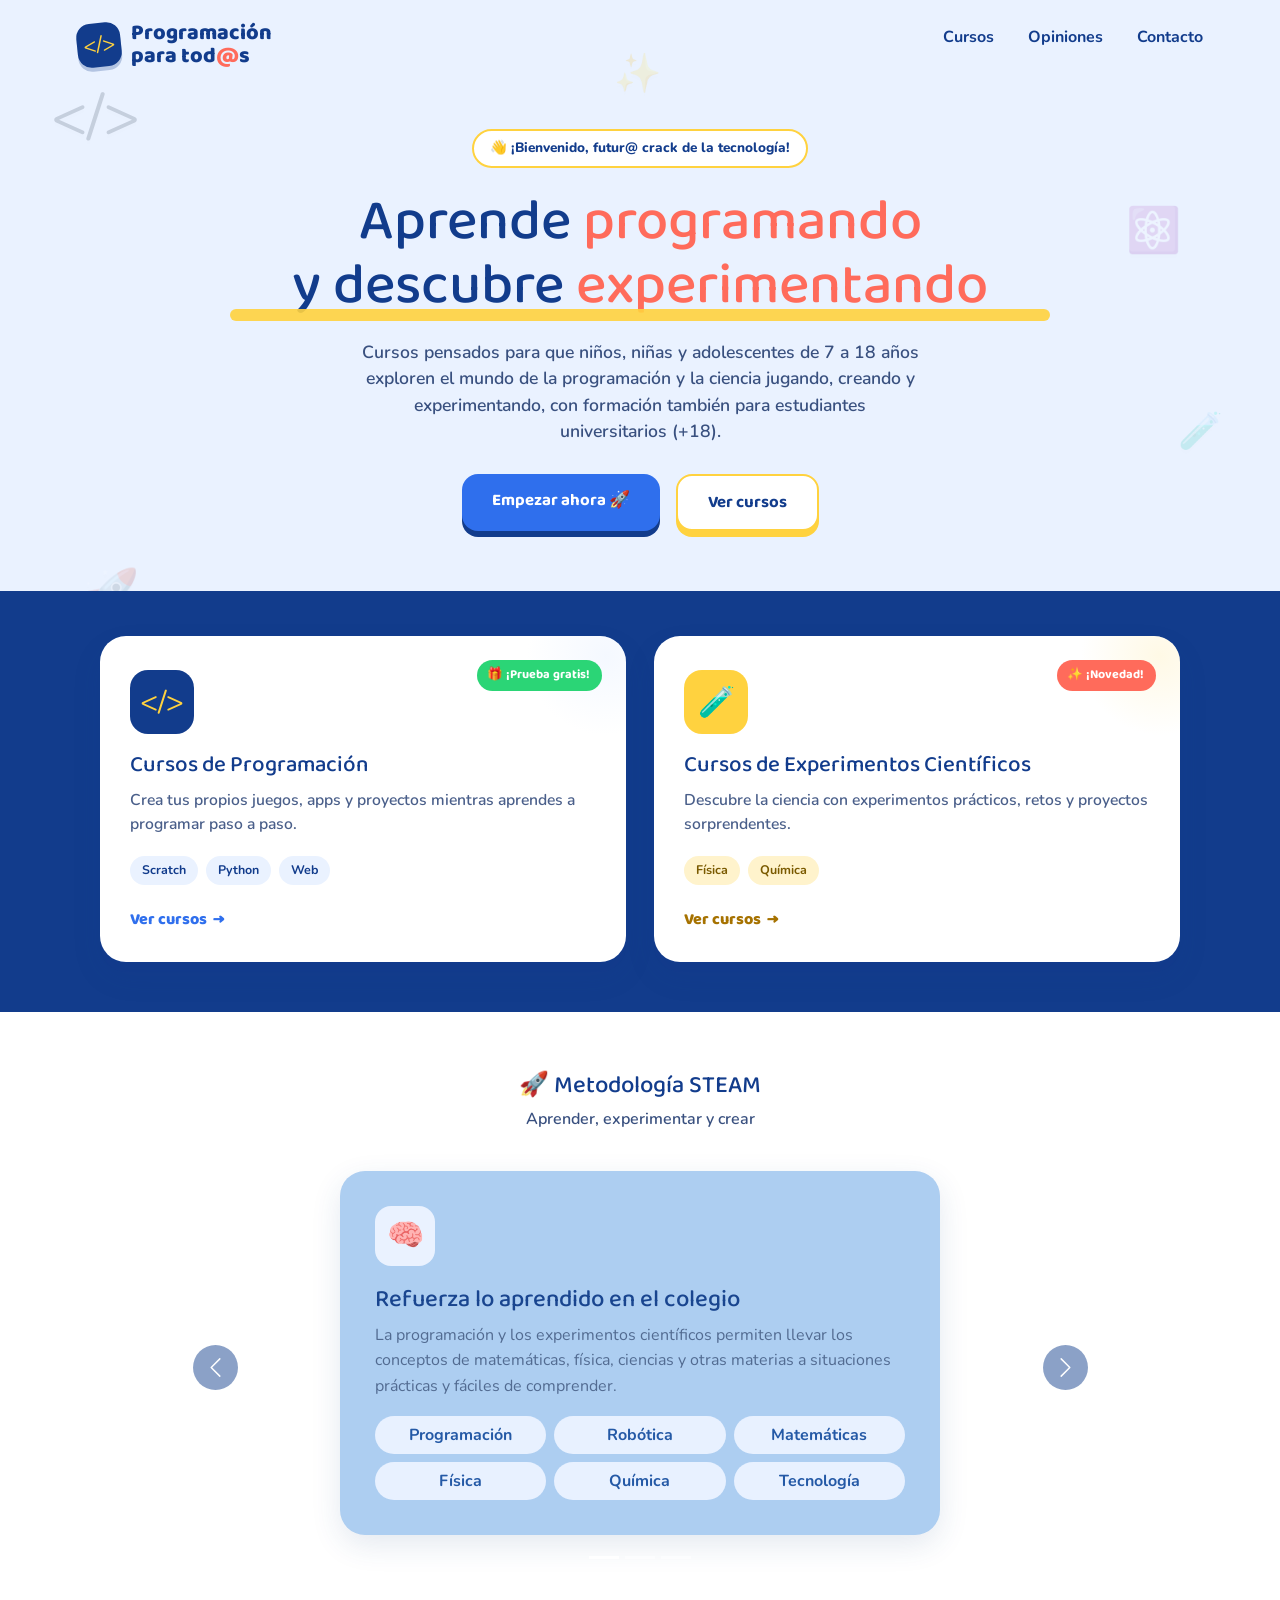
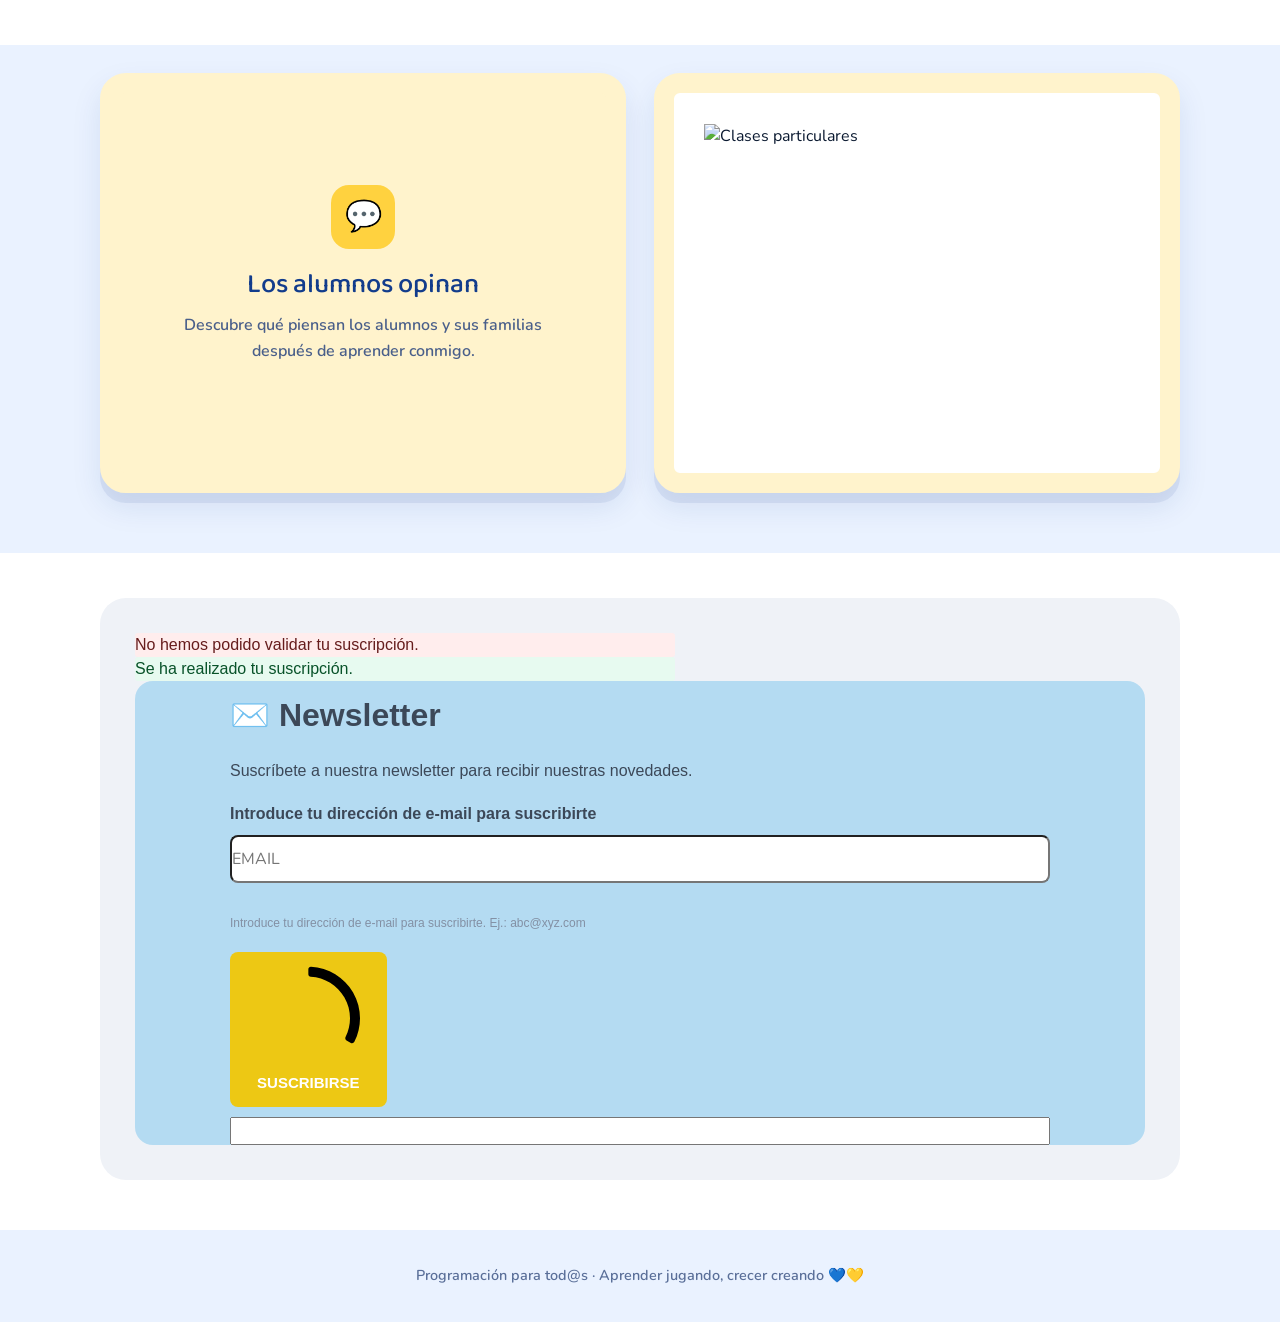
==== commit e18c080c: "Merge branch 'main' into develop" ====
--- a/index.html
+++ b/index.html
@@ -3,18 +3,47 @@
 
 <head>
 
+    <!-- Google tag (gtag.js) -->
+    <script async src="https://www.googletagmanager.com/gtag/js?id=G-0C7W6955H2"></script>
+
+    <script>
+        window.dataLayer = window.dataLayer || [];
+
+        function gtag() {
+            dataLayer.push(arguments);
+        }
+
+        gtag('js', new Date());
+        gtag('config', 'G-0C7W6955H2');
+    </script>
+
+
     <meta charset="UTF-8">
 
-    <meta name="viewport" content="width=device-width, initial-scale=1.0">
-
-    <title>Programación para tod@s</title>
+    <meta
+        name="viewport"
+        content="width=device-width, initial-scale=1.0"
+    >
+
+    <meta
+        name="description"
+        content="Clases online de programación y experimentos científicos para niños y adolescentes de 7 a 18 años. Máximo 4 alumnos. Aprende Python, Scratch, MIT App Inventor, IA, HTML, CSS y ciencia de forma práctica, divertida y online."
+    >
+
+    <title>
+        Programación para tod@s | En directo (7-18 años) | Máx 4
+    </title>
 
 
     <!-- Google Fonts -->
 
     <link rel="preconnect" href="https://fonts.googleapis.com">
 
-    <link rel="preconnect" href="https://fonts.gstatic.com" crossorigin>
+    <link
+        rel="preconnect"
+        href="https://fonts.gstatic.com"
+        crossorigin
+    >
 
     <link
         href="https://fonts.googleapis.com/css2?family=Baloo+2:wght@500;600;700;800&family=Nunito:wght@400;600;700;800&display=swap"
@@ -22,54 +51,130 @@
     >
 
 
-    <!-- CSS -->
-
-    <link rel="stylesheet" href="style.css">
+    <!-- Bootstrap CSS -->
+
+    <link
+        href="https://cdn.jsdelivr.net/npm/bootstrap@5.3.8/dist/css/bootstrap.min.css"
+        rel="stylesheet"
+    >
+
+
+    <!-- CSS propio -->
+
+    <link
+        rel="stylesheet"
+        href="style.css"
+    >
 
 
     <!-- Favicon -->
 
     <link
-        rel="icon"
-        type="image/png"
-        href="./img/logo.png"
+        rel="shortcut icon"
+        href="./img/favicon.ico"
     >
+
+
+    <!-- Brevo CSS -->
+
     <link
-    href="https://cdn.jsdelivr.net/npm/bootstrap@5.3.8/dist/css/bootstrap.min.css"
-    rel="stylesheet"
->
+        rel="stylesheet"
+        href="https://sibforms.com/forms/end-form/build/sib-styles.css"
+    >
+
+
+    <!-- GOOGLE SCHEMA SEO -->
+
+    <script type="application/ld+json">
+    {
+        "@context": "https://schema.org",
+        "@type": "EducationalOrganization",
+        "name": "Programación para tod@s",
+        "url": "https://programacionparatodos.es/",
+        "logo": "https://programacionparatodos.es/img/logo.png",
+        "description": "Cursos online en directo de programación y experimentos científicos para niños y adolescentes de 7 a 18 años.",
+        "sameAs": [
+            "https://www.facebook.com/Programacion4Everyone",
+            "https://www.instagram.com/TU_PAGINA"
+        ],
+        "hasCourse": [
+            {
+                "@type": "Course",
+                "name": "Cursos de Programación",
+                "description": "Aprende a crear tus propios juegos, apps y proyectos mientras aprendes a programar paso a paso. Incluye Scratch, Python y desarrollo web.",
+                "provider": {
+                    "@type": "EducationalOrganization",
+                    "name": "Programación para tod@s"
+                },
+                "educationalLevel": "7-18 años",
+                "courseMode": "online",
+                "isAccessibleForFree": false,
+                "offers": {
+                    "@type": "Offer",
+                    "category": "Free trial",
+                    "price": "0",
+                    "priceCurrency": "EUR",
+                    "description": "Primera clase de prueba gratuita, sin compromiso"
+                }
+            },
+            {
+                "@type": "Course",
+                "name": "Cursos de Experimentos Científicos",
+                "description": "Descubre la ciencia con experimentos prácticos, retos y proyectos sorprendentes en física y química.",
+                "provider": {
+                    "@type": "EducationalOrganization",
+                    "name": "Programación para tod@s"
+                },
+                "educationalLevel": "7-18 años",
+                "courseMode": "online",
+                "isAccessibleForFree": false,
+                "offers": {
+                    "@type": "Offer",
+                    "category": "Free trial",
+                    "price": "0",
+                    "priceCurrency": "EUR",
+                    "description": "Primera clase de prueba gratuita, sin compromiso"
+                }
+            }
+        ]
+    }
+    </script>
 
 </head>
 
 
 <body>
-  <div id="fb-root"></div>
-
-<script async defer crossorigin="anonymous"
-    src="https://connect.facebook.net/es_ES/sdk.js#xfbml=1&version=v24.0">
-</script>
+
+
+    <!-- FACEBOOK -->
+
+    <div id="fb-root"></div>
+
+    <script
+        async
+        defer
+        crossorigin="anonymous"
+        src="https://connect.facebook.net/es_ES/sdk.js#xfbml=1&version=v23.0">
+    </script>
 
 
     <!-- ==========================================
          FONDO DECORATIVO
          ========================================== -->
 
-    <div class="bg-shapes" aria-hidden="true">
+    <div
+        class="bg-shapes"
+        aria-hidden="true"
+    >
 
         <span>&lt;/&gt;</span>
-
         <span>⚛️</span>
-
         <span>🚀</span>
-
         <span>{ }</span>
-
         <span>🧪</span>
-
         <span>✨</span>
 
     </div>
-
 
 
     <!-- ==========================================
@@ -77,7 +182,6 @@
          ========================================== -->
 
     <div id="header"></div>
-
 
 
     <!-- ==========================================
@@ -111,7 +215,6 @@
 
 
         <p>
-
             Cursos pensados para que niños, niñas y
             adolescentes de 7 a 18 años exploren
             el mundo de la programación y la ciencia
@@ -141,7 +244,6 @@
     </section>
 
 
-
     <!-- ==========================================
          SECCIÓN DE CURSOS
          ========================================== -->
@@ -154,36 +256,29 @@
         <div class="courses-grid">
 
 
-            <!-- ======================================
-                 CURSO PROGRAMACIÓN
-                 ====================================== -->
+            <!-- CURSO PROGRAMACIÓN -->
 
             <div class="course-card card-blue">
 
                 <div class="glow"></div>
-
 
                 <span class="badge-new badge-free">
                     🎁 ¡Prueba gratis!
                 </span>
 
-
                 <div class="course-icon">
                     &lt;/&gt;
                 </div>
 
-
                 <h3>
                     Cursos de Programación
                 </h3>
-
 
                 <p>
                     Crea tus propios juegos, apps y proyectos
                     mientras aprendes a programar paso a paso.
                 </p>
 
-
                 <div class="tag-row">
 
                     <span class="tag">
@@ -199,52 +294,41 @@
                     </span>
 
                 </div>
-
 
                 <a
                     href="cursos_programacion.html"
                     class="card-link"
                 >
                     Ver cursos
-                    <span class="arrow">
-                        →
-                    </span>
+                    <span class="arrow">→</span>
                 </a>
 
             </div>
 
 
-
-            <!-- ======================================
-                 CURSO EXPERIMENTOS
-                 ====================================== -->
+            <!-- CURSO EXPERIMENTOS -->
 
             <div class="course-card card-yellow">
 
                 <div class="glow"></div>
-
 
                 <span class="badge-new">
                     ✨ ¡Novedad!
                 </span>
 
-
                 <div class="course-icon">
                     🧪
                 </div>
 
-
                 <h3>
                     Cursos de Experimentos Científicos
                 </h3>
-
 
                 <p>
                     Descubre la ciencia con experimentos
                     prácticos, retos y proyectos sorprendentes.
                 </p>
 
-
                 <div class="tag-row">
 
                     <span class="tag">
@@ -256,198 +340,337 @@
                     </span>
 
                 </div>
-
 
                 <a
                     href="cursos_experimentos.html"
                     class="card-link"
                 >
                     Ver cursos
-                    <span class="arrow">
-                        →
-                    </span>
+                    <span class="arrow">→</span>
                 </a>
 
             </div>
 
-
         </div>
 
     </section>
-<section class="carousel-section">
-
-    <div class="section-head">
-        <h2>🚀 Descubre lo que puedes aprender</h2>
-
-        <p>
-            Aprende creando tus propios proyectos.
-        </p>
-    </div>
-
-
-    <div
-        id="cursosCarousel"
-        class="carousel slide"
-        data-bs-ride="carousel"
-        data-bs-interval="4000"
-
-    >
-
-        <!-- INDICADORES -->
-
-        <div class="carousel-indicators">
+
+
+    <!-- ==========================================
+         CARRUSEL STEAM
+         ========================================== -->
+
+    <section class="carousel-section">
+
+
+        <!-- TÍTULO -->
+
+        <div class="section-head">
+
+            <div class="section-head-content">
+
+                <h2>
+                    🚀 Metodología STEAM
+                </h2>
+
+                <p>
+                    Aprender, experimentar y crear
+                </p>
+
+            </div>
+
+        </div>
+
+
+        <!-- CARRUSEL -->
+
+        <div
+            id="cursosCarousel"
+            class="carousel slide"
+            data-bs-ride="carousel"
+            data-bs-interval="4000"
+        >
+
+
+            <!-- INDICADORES -->
+
+            <div class="carousel-indicators">
+
+                <button
+                    type="button"
+                    data-bs-target="#cursosCarousel"
+                    data-bs-slide-to="0"
+                    class="active"
+                    aria-current="true"
+                    aria-label="Slide 1"
+                ></button>
+
+                <button
+                    type="button"
+                    data-bs-target="#cursosCarousel"
+                    data-bs-slide-to="1"
+                    aria-label="Slide 2"
+                ></button>
+
+                <button
+                    type="button"
+                    data-bs-target="#cursosCarousel"
+                    data-bs-slide-to="2"
+                    aria-label="Slide 3"
+                ></button>
+
+            </div>
+
+
+            <!-- CONTENIDO -->
+
+            <div class="carousel-inner">
+
+
+                <!-- SLIDE 1 -->
+
+                <div class="carousel-item active">
+
+                    <div class="carousel-card carousel-blue">
+
+                        <div class="carousel-icon">
+                            🧠
+                        </div>
+
+                        <h3>
+                            Refuerza lo aprendido en el colegio
+                        </h3>
+
+                        <p>
+                            La programación y los experimentos científicos
+                            permiten llevar los conceptos de matemáticas,
+                            física, ciencias y otras materias a situaciones
+                            prácticas y fáciles de comprender.
+                        </p>
+
+                        <div class="carousel-tags">
+
+                            <span class="carousel-tag">
+                                Programación
+                            </span>
+
+                            <span class="carousel-tag">
+                                Robótica
+                            </span>
+
+                            <span class="carousel-tag">
+                                Matemáticas
+                            </span>
+
+                            <span class="carousel-tag">
+                                Física
+                            </span>
+
+                            <span class="carousel-tag">
+                                Química
+                            </span>
+
+                            <span class="carousel-tag">
+                                Tecnología
+                            </span>
+
+                        </div>
+
+                    </div>
+
+                </div>
+
+
+                <!-- SLIDE 2 -->
+
+                <div class="carousel-item">
+
+                    <div class="carousel-card carousel-yellow">
+
+                        <div class="carousel-icon">
+                            🔢
+                        </div>
+
+                        <h3>
+                            Desarrolla el razonamiento lógico
+                        </h3>
+
+                        <p>
+                            Programar implica ordenar ideas, reconocer
+                            patrones, plantear estrategias y resolver
+                            problemas paso a paso, fortaleciendo el
+                            pensamiento lógico y matemático.
+                        </p>
+
+                        <div class="carousel-tags">
+
+                            <span class="carousel-tag">
+                                Matemáticas
+                            </span>
+
+                            <span class="carousel-tag">
+                                Resolución de problemas
+                            </span>
+
+                            <span class="carousel-tag">
+                                Organizar ideas
+                            </span>
+
+                        </div>
+
+                    </div>
+
+                </div>
+
+
+                <!-- SLIDE 3 -->
+
+                <div class="carousel-item">
+
+                    <div class="carousel-card carousel-blue">
+
+                        <div class="carousel-icon">
+                            🎮
+                        </div>
+
+                        <h3>
+                            Aprende jugando y creando
+                        </h3>
+
+                        <p>
+                            Cuando los niños crean sus propios juegos,
+                            programas o experimentos, aprender deja de
+                            ser memorizar y se convierte en una experiencia
+                            práctica, divertida y motivadora.
+                        </p>
+
+                        <div class="carousel-tags">
+
+                            <span class="carousel-tag">
+                                Scratch
+                            </span>
+
+                            <span class="carousel-tag">
+                                Páginas web
+                            </span>
+
+                            <span class="carousel-tag">
+                                Python
+                            </span>
+
+                            <span class="carousel-tag">
+                                MIT App Inventor
+                            </span>
+
+                            <span class="carousel-tag">
+                                Inteligencia Artificial
+                            </span>
+
+                            <span class="carousel-tag">
+                                Experimentos de ciencias
+                            </span>
+
+                        </div>
+
+                    </div>
+
+                </div>
+
+
+            </div>
+
+
+            <!-- BOTÓN ANTERIOR -->
 
             <button
+                class="carousel-control-prev"
                 type="button"
                 data-bs-target="#cursosCarousel"
-                data-bs-slide-to="0"
-                class="active"
-                aria-current="true"
-                aria-label="Slide 1">
+                data-bs-slide="prev"
+            >
+
+                <span
+                    class="carousel-control-prev-icon"
+                    aria-hidden="true"
+                ></span>
+
+                <span class="visually-hidden">
+                    Anterior
+                </span>
+
             </button>
 
+
+            <!-- BOTÓN SIGUIENTE -->
+
             <button
+                class="carousel-control-next"
                 type="button"
                 data-bs-target="#cursosCarousel"
-                data-bs-slide-to="1"
-                aria-label="Slide 2">
+                data-bs-slide="next"
+            >
+
+                <span
+                    class="carousel-control-next-icon"
+                    aria-hidden="true"
+                ></span>
+
+                <span class="visually-hidden">
+                    Siguiente
+                </span>
+
             </button>
 
+
         </div>
 
-
-        <!-- CONTENIDO DEL CARRUSEL -->
-
-        <div class="carousel-inner">
-
-
-            <!-- SLIDE 1 -->
-
-            <div class="carousel-item active">
-
-                <div class="carousel-card">
-
-                    <div class="carousel-icon">
-                        🎮
+    </section>
+
+
+    <!-- ==========================================
+         OPINIONES
+         ========================================== -->
+
+    <section class="reviews-section">
+
+        <div class="reviews-grid">
+
+
+            <!-- LOS ALUMNOS OPINAN -->
+
+            <div class="grid-box students-opinion">
+
+                <div class="student-opinion-content">
+
+                    <div class="student-opinion-icon">
+                        💬
                     </div>
 
-                    <h3>
-                        Crea tus propios juegos
-                    </h3>
+                    <h2>
+                        Los alumnos opinan
+                    </h2>
 
                     <p>
-                        Aprende programación creando
-                        tus propios videojuegos.
+                        Descubre qué piensan los alumnos y sus
+                        familias después de aprender conmigo.
                     </p>
-
-                    <span class="carousel-tag">
-                        Scratch
-                    </span>
+                    <!--
+                    <div class="stars">
+                        ⭐ ⭐ ⭐ ⭐ ⭐
+                    </div>
+                    -->
 
                 </div>
 
             </div>
 
 
-            <!-- SLIDE 2 -->
-
-            <div class="carousel-item">
-
-                <div class="carousel-card">
-
-                    <div class="carousel-icon">
-                        🐍
-                    </div>
-
-                    <h3>
-                        Aprende Python
-                    </h3>
-
-                    <p>
-                        Descubre Python mediante proyectos
-                        divertidos y prácticos.
-                    </p>
-
-                    <span class="carousel-tag">
-                        Python
-                    </span>
-
-                </div>
-
-            </div>
-
-
-        </div>
-
-
-        <!-- BOTÓN ANTERIOR -->
-
-        <button
-            class="carousel-control-prev"
-            type="button"
-            data-bs-target="#cursosCarousel"
-            data-bs-slide="prev"
-        >
-
-            <span
-                class="carousel-control-prev-icon"
-                aria-hidden="true">
-            </span>
-
-            <span class="visually-hidden">
-                Anterior
-            </span>
-
-        </button>
-
-
-        <!-- BOTÓN SIGUIENTE -->
-
-        <button
-            class="carousel-control-next"
-            type="button"
-            data-bs-target="#cursosCarousel"
-            data-bs-slide="next"
-        >
-
-            <span
-                class="carousel-control-next-icon"
-                aria-hidden="true">
-            </span>
-
-            <span class="visually-hidden">
-                Siguiente
-            </span>
-
-        </button>
-
-    </div>
-
-</section>
-
-
-    <!-- ==========================================
-         SEGUNDA FILA:
-         OPINIONES + LOS ALUMNOS OPINAN
-         ========================================== -->
-
-    <section class="reviews-section">
-
-        <div class="reviews-grid">
-
-
-            <!-- ======================================
-                 OPINIONES
-                 ====================================== -->
+            <!-- OPINIONES -->
 
             <div
                 class="grid-box"
                 id="opiniones"
             >
-
-            
-
-
 
                 <!-- TusClasesParticulares Reviews -->
 
@@ -503,41 +726,237 @@
             </div>
 
 
-
-            <!-- ======================================
-                 LOS ALUMNOS OPINAN
-                 ====================================== -->
-
-            <div class="grid-box students-opinion">
-
-                <div class="student-opinion-content">
-
-
-                    <div class="student-opinion-icon">
-                        💬
+        </div>
+
+    </section>
+
+
+    <!-- ==========================================
+         NEWSLETTER
+         ========================================== -->
+
+    <section class="newsletter-section">
+
+        <div class="newsletter-wrapper">
+
+            <div class="newsletter-card">
+
+                <div class="sib-form">
+
+                    <div
+                        id="sib-form-container"
+                        class="sib-form-container"
+                    >
+
+
+                        <!-- ERROR -->
+
+                        <div
+                            id="error-message"
+                            class="sib-form-message-panel"
+                            style="font-family:Helvetica,sans-serif;font-size:16px;text-align:left;color:#661d1d;background-color:#ffeded;border-color:#ff4949;border-radius:3px;max-width:540px;"
+                        >
+
+                            <div class="sib-form-message-panel__text sib-form-message-panel__text--center">
+
+                                <span class="sib-form-message-panel__inner-text">
+                                    No hemos podido validar tu suscripción.
+                                </span>
+
+                            </div>
+
+                        </div>
+
+
+                        <!-- ÉXITO -->
+
+                        <div
+                            id="success-message"
+                            class="sib-form-message-panel"
+                            style="font-family:Helvetica,sans-serif;font-size:16px;text-align:left;color:#085229;background-color:#e7faf0;border-color:#13ce66;border-radius:3px;max-width:540px;"
+                        >
+
+                            <div class="sib-form-message-panel__text sib-form-message-panel__text--center">
+
+                                <span class="sib-form-message-panel__inner-text">
+                                    Se ha realizado tu suscripción.
+                                </span>
+
+                            </div>
+
+                        </div>
+
+
+                        <!-- CONTENEDOR FORMULARIO -->
+
+                        <div
+                            id="sib-container"
+                            class="sib-container--large sib-container--vertical"
+                        >
+
+                            <form
+                                id="sib-form"
+                                method="POST"
+                                action="https://79832197.sibforms.com/serve/[base64]"
+                                data-type="subscription"
+                            >
+
+
+                                <!-- TÍTULO -->
+
+                                <div style="padding: 8px 0;">
+
+                                    <div
+                                        class="sib-form-block"
+                                        style="font-family:Helvetica,sans-serif;font-size:32px;font-weight:700;text-align:left;color:#3C4858;background-color:transparent;"
+                                    >
+
+                                        <p>
+                                            ✉️ Newsletter
+                                        </p>
+
+                                    </div>
+
+                                </div>
+
+
+                                <!-- TEXTO -->
+
+                                <div style="padding: 8px 0;">
+
+                                    <div
+                                        class="sib-form-block"
+                                        style="font-family:Helvetica,sans-serif;font-size:16px;text-align:left;color:#3C4858;background-color:transparent;"
+                                    >
+
+                                        <div class="sib-text-form-block">
+
+                                            <p>
+                                                Suscríbete a nuestra newsletter
+                                                para recibir nuestras novedades.
+                                            </p>
+
+                                        </div>
+
+                                    </div>
+
+                                </div>
+
+
+                                <!-- EMAIL -->
+
+                                <div style="padding: 8px 0;">
+
+                                    <div class="sib-input sib-form-block">
+
+                                        <div class="form__entry entry_block">
+
+                                            <div class="form__label-row">
+
+                                                <label
+                                                    class="entry__label"
+                                                    style="font-weight:700;text-align:left;font-family:Helvetica,sans-serif;font-size:16px;color:#3c4858;"
+                                                    for="EMAIL"
+                                                    data-required="*"
+                                                >
+                                                    Introduce tu dirección de e-mail para suscribirte
+                                                </label>
+
+
+                                                <div class="entry__field">
+
+                                                    <input
+                                                        class="input"
+                                                        type="text"
+                                                        id="EMAIL"
+                                                        name="EMAIL"
+                                                        autocomplete="off"
+                                                        placeholder="EMAIL"
+                                                        data-required="true"
+                                                        required
+                                                    >
+
+                                                </div>
+
+                                            </div>
+
+
+                                            <label class="entry__error entry__error--primary"></label>
+
+
+                                            <label
+                                                class="entry__specification"
+                                                style="font-family:Helvetica,sans-serif;font-size:12px;text-align:left;color:#8390A4;"
+                                            >
+                                                Introduce tu dirección de e-mail para suscribirte.
+                                                Ej.: abc@xyz.com
+                                            </label>
+
+                                        </div>
+
+                                    </div>
+
+                                </div>
+
+
+                                <!-- BOTÓN -->
+
+                                <div style="padding: 8px 0;">
+
+                                    <div
+                                        class="sib-form-block"
+                                        style="text-align:left"
+                                    >
+
+                                        <button
+                                            class="sib-form-block__button sib-form-block__button-with-loader"
+                                            style="font-family:Helvetica,sans-serif;font-size:16px;font-weight:700;color:#FFFFFF;background-color:#edc814;border-width:0;border-radius:8px;"
+                                            form="sib-form"
+                                            type="submit"
+                                        >
+
+                                            <svg
+                                                class="icon clickable__icon progress-indicator__icon sib-hide-loader-icon"
+                                                viewBox="0 0 512 512"
+                                            >
+
+                                                <path d="M460.116 373.846l-20.823-12.022c-5.541-3.199-7.54-10.159-4.663-15.874 30.137-59.886 28.343-131.652-5.386-189.946-33.641-58.394-94.896-95.833-161.827-99.676C261.028 55.961 256 50.751 256 44.352V20.309c0-6.904 5.808-12.337 12.703-11.982 83.556 4.306 160.163 50.864 202.11 123.677 42.063 72.696 44.079 162.316 6.031 236.832-3.14 6.148-10.75 8.461-16.728 5.01z"/>
+
+                                            </svg>
+
+                                            SUSCRIBIRSE
+
+                                        </button>
+
+                                    </div>
+
+                                </div>
+
+
+                                <!-- CAMPOS OCULTOS -->
+
+                                <input
+                                    type="text"
+                                    name="email_address_check"
+                                    value=""
+                                    class="input--hidden"
+                                >
+
+                                <input
+                                    type="hidden"
+                                    name="locale"
+                                    value="es"
+                                >
+
+                            </form>
+
+                        </div>
+
                     </div>
 
-
-                    <h2>
-                        Los alumnos opinan
-                    </h2>
-
-
-                    <p>
-                        Descubre qué piensan los alumnos y sus
-                        familias después de aprender conmigo.
-                    </p>
-
-
-                    <div class="stars">
-                        ⭐ ⭐ ⭐ ⭐ ⭐
-                    </div>
-
-
                 </div>
 
             </div>
-
 
         </div>
 
@@ -547,7 +966,6 @@
 data-width="340"
 data-hide-cover="false"
 data-show-facepile="true"></div>
-
 
     <!-- ==========================================
          POPUP CLASE DE PRUEBA
@@ -616,7 +1034,6 @@
     </div>
 
 
-
     <!-- ==========================================
          FOOTER
          ========================================== -->
@@ -629,18 +1046,72 @@
     </footer>
 
 
-
     <!-- ==========================================
-         JAVASCRIPT DEL POPUP, DEL CARROUSEL Y DEL HEADER
+         JAVASCRIPT
          ========================================== -->
 
     <script src="popup.js"></script>
+
     <script src="header.js"></script>
+
+
+    <!-- Bootstrap JS -->
+
     <script
-    src="https://cdn.jsdelivr.net/npm/bootstrap@5.3.8/dist/js/bootstrap.bundle.min.js">
+        src="https://cdn.jsdelivr.net/npm/bootstrap@5.3.8/dist/js/bootstrap.bundle.min.js">
     </script>
 
 
+    <!-- Brevo -->
+
+    <script>
+
+        window.REQUIRED_CODE_ERROR_MESSAGE =
+            'Elige un código de país';
+
+        window.LOCALE = 'es';
+
+        window.EMAIL_INVALID_MESSAGE =
+            "La información que has proporcionado no es válida. Compruebe el formato del campo e inténtalo de nuevo.";
+
+        window.REQUIRED_ERROR_MESSAGE =
+            "Este campo no puede quedarse vacío.";
+
+        window.GENERIC_INVALID_MESSAGE =
+            "La información que has proporcionado no es válida. Compruebe el formato del campo e inténtalo de nuevo.";
+
+        window.translation = {
+
+            common: {
+
+                selectedList:
+                    '{quantity} lista seleccionada',
+
+                selectedLists:
+                    '{quantity} listas seleccionadas',
+
+                selectedOption:
+                    '{quantity} seleccionado',
+
+                selectedOptions:
+                    '{quantity} seleccionados'
+
+            }
+
+        };
+
+        var AUTOHIDE = Boolean(0);
+
+    </script>
+
+
+    <script
+        defer
+        src="https://sibforms.com/forms/end-form/build/main.js">
+    </script>
+
+
 </body>
 
-</html>+</html>
+
